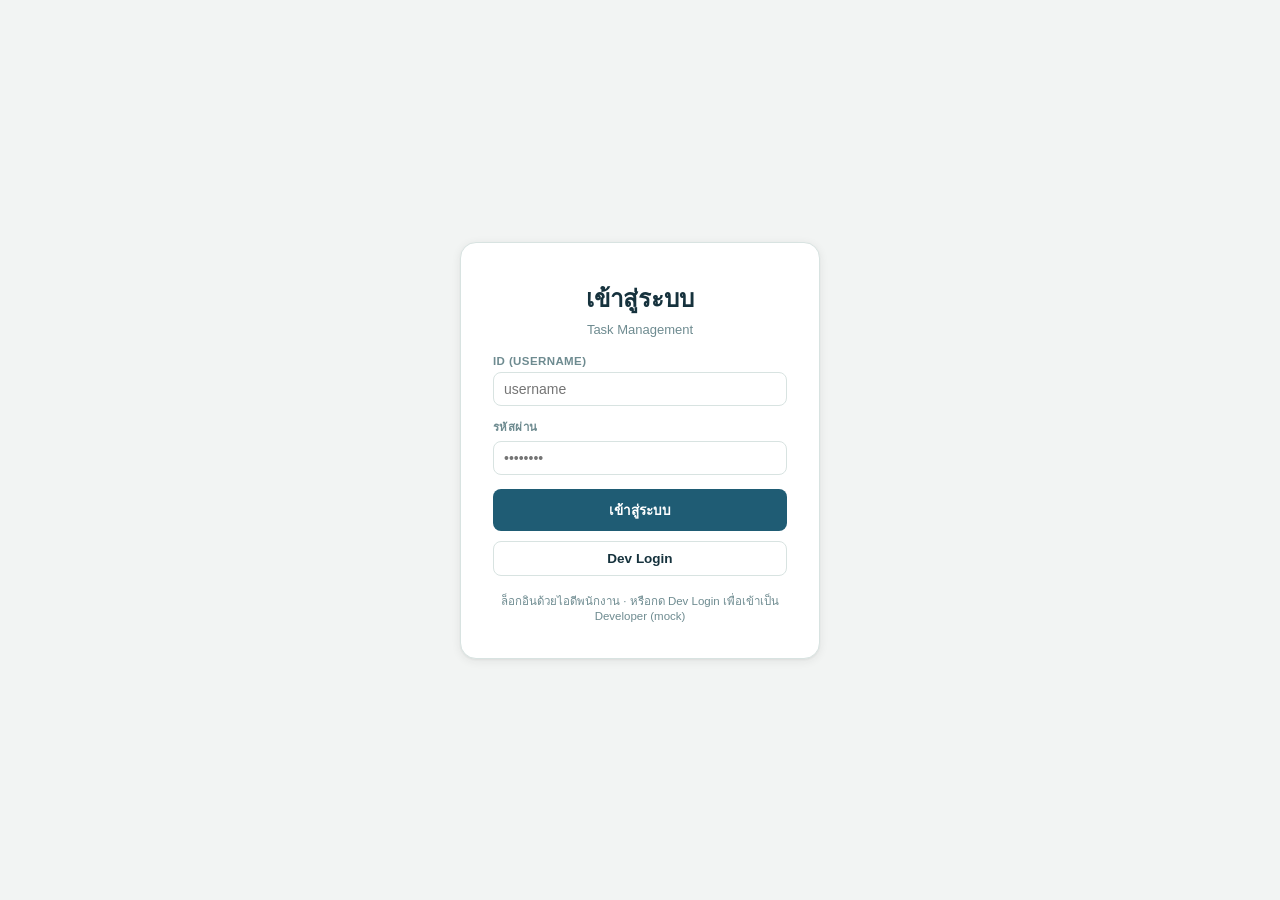
==== index.html @ cba15dba "first commit" ====
<!DOCTYPE html>
<html lang="th">
<head>
<meta charset="UTF-8">
<meta name="viewport" content="width=device-width, initial-scale=1.0">
<title>Task Management</title>
<link rel="preconnect" href="https://fonts.googleapis.com">
<link rel="preconnect" href="https://fonts.gstatic.com" crossorigin>
<link rel="stylesheet" href="https://fonts.googleapis.com/css2?family=Sarabun:wght@400;700&family=Prompt:wght@400;700&family=Kanit:wght@400;700&family=Mitr:wght@400;700&family=Chakra+Petch:wght@400;700&family=Bai+Jamjuree:wght@400;700&display=swap">
<link rel="stylesheet" href="css/styles.css?v=2">
</head>
<body>

<!-- ============ LOGIN SCREEN (Firebase Auth — see js/auth.js) ============
     Kept as a UI shell for when real auth is wired in. By default the
     mock skips this screen and goes straight into the app. -->
<div id="loginScreen" class="login-screen" style="display:none;">
  <div class="login-card">
    <div class="login-logo-wrap">
      <img class="app-logo-img" data-default="assets/logo.png" src="assets/logo.png" alt="Task Management" onerror="this.style.display='none'">
    </div>
    <h2 data-i18n="login.title">เข้าสู่ระบบ</h2>
    <div class="crumb" style="margin-bottom:18px;">Task Management</div>
    <form id="loginForm">
      <div class="field full" style="margin-bottom:12px;">
        <label>ID (Username)</label>
        <input type="text" id="loginUsername" autocomplete="username" placeholder="username">
      </div>
      <div class="field full" style="margin-bottom:14px;">
        <label data-i18n="ui.password">Password</label>
        <input type="password" id="loginPassword" autocomplete="current-password" placeholder="••••••••">
      </div>
      <div id="loginError" class="login-error" style="display:none;"></div>
      <button type="submit" class="btn btn-primary" id="loginSubmitBtn" style="width:100%;" data-i18n="login.submit">เข้าสู่ระบบ</button>
      <button type="button" class="btn btn-ghost" id="loginDevBtn" style="width:100%; margin-top:10px;">Dev Login</button>
    </form>
    <div class="login-hint">ล็อกอินด้วยไอดีพนักงาน · หรือกด Dev Login เพื่อเข้าเป็น Developer (mock)</div>
  </div>
</div>

<!-- Global error badge (like the error count in DevTools Console) -->
<div class="error-badge" id="errorBadge" style="display:none;">
  <span class="error-badge-icon">⚠</span>
  <span id="errorBadgeCount">0</span>
  <div class="error-badge-panel" id="errorBadgePanel" style="display:none;">
    <div class="error-badge-panel-head">
      <span data-i18n="error.recent">ข้อผิดพลาดล่าสุด</span>
      <button type="button" id="errorBadgeClear" data-i18n="error.clearAll">ล้างทั้งหมด</button>
    </div>
    <div id="errorBadgeList"></div>
  </div>
</div>

<!-- Card modal (shared by the Diary board's Board / List / Calendar views) —
     lives outside #jigsawRoot so it renders regardless of the active page. -->
<div class="modal-overlay" id="cardModalOverlay">
  <div class="modal">
    <div class="modal-head">
      <h3 id="cardModalTitle">เพิ่มการ์ด</h3>
      <button class="close-x" id="cardModalClose">&times;</button>
    </div>
    <div class="modal-body">
      <input type="hidden" id="cardId">
      <input type="hidden" id="cardBoard">
      <div class="field full">
        <label data-i18n="card.topic">หัวข้อ (Topic) *</label>
        <input type="text" id="cardTopic" data-i18n-placeholder="card.topicPh" placeholder="เช่น นัดเจอเพื่อน, ไปเที่ยว, งานสำคัญ">
      </div>
      <div class="field full">
        <label data-i18n="card.details">รายละเอียด (Details)</label>
        <textarea id="cardDetails" rows="3" data-i18n-placeholder="card.detailsPh" placeholder="รายละเอียดเพิ่มเติม..."></textarea>
      </div>
      <div class="field full field-boxed" id="cardRoomField" style="display:none;">
        <label data-i18n="card.room">Room</label>
        <select id="cardRoom"></select>
      </div>
      <div class="field full field-boxed" id="cardCategoryField" style="display:none;">
        <label data-i18n="ui.category">Category</label>
        <select id="cardCategory"></select>
      </div>
      <div class="field full field-boxed">
        <label data-i18n="ui.status">Status</label>
        <select id="cardStatus"></select>
      </div>
      <div class="field full field-boxed" id="cardColorField">
        <label data-i18n="card.color">สีบนปฏิทิน</label>
        <div class="color-mode-toggle">
          <button type="button" class="color-mode-btn" data-colormode="category" data-i18n="card.color.category">Category</button>
          <button type="button" class="color-mode-btn" data-colormode="status" data-i18n="card.color.status">Status</button>
          <button type="button" class="color-mode-btn" data-colormode="custom" data-i18n="card.color.custom">กำหนดเอง</button>
        </div>
        <div id="cardCustomColorWrap" class="card-custom-color" style="display:none;">
          <input type="color" id="cardCustomColor" class="status-color-input" value="#FB7562">
          <span class="setting-desc" style="margin:0;" data-i18n="card.color.customHint">เลือกสีที่จะใช้กับ chip ของการ์ดนี้บนปฏิทิน</span>
        </div>
      </div>
      <div class="field full field-boxed" id="cardTextColorField">
        <label data-i18n="card.textColor">สีตัวอักษรบน chip และ pill</label>
        <div class="color-mode-toggle">
          <button type="button" class="color-mode-btn text-mode-btn" data-textmode="default" data-i18n="card.textColor.default">ตามค่าเริ่มต้น</button>
          <button type="button" class="color-mode-btn text-mode-btn" data-textmode="custom" data-i18n="card.textColor.custom">กำหนดเอง</button>
        </div>
        <div id="cardTextColorWrap" class="card-custom-color" style="display:none;">
          <input type="color" id="cardTextColor" class="status-color-input" value="#FFFFFF">
          <span class="setting-desc" style="margin:0;" id="cardTextColorHint"></span>
        </div>
      </div>
      <div class="field full">
        <label data-i18n="card.dueDates">Due Date ของแต่ละ Status</label>
        <div id="cardDueDatesList" class="card-duedates-list"></div>
      </div>
      <div class="field full field-boxed" id="cardNotifyField">
        <label data-i18n="card.notify">การแจ้งเตือน</label>
        <div class="notif-settings-row">
          <button type="button" class="notif-days-btn notify-mode-btn" data-notifymode="default" data-i18n="card.notify.default">ตามค่าเริ่มต้น</button>
          <button type="button" class="notif-days-btn notify-mode-btn" data-notifymode="custom" data-i18n="card.notify.custom">กำหนดเอง</button>
        </div>
        <div id="cardNotifyCustom" style="display:none; margin-top:12px;">
          <div class="card-notify-line">
            <span class="card-notify-line-label" data-i18n="notify.unitDays">วัน</span>
            <div class="notif-settings-row">
              <button type="button" class="notif-days-btn card-notify-days-btn" data-notifydays="1">1</button>
              <button type="button" class="notif-days-btn card-notify-days-btn" data-notifydays="3">3</button>
              <button type="button" class="notif-days-btn card-notify-days-btn" data-notifydays="5">5</button>
            </div>
          </div>
          <div class="card-notify-line">
            <span class="card-notify-line-label" data-i18n="notify.unitHours">ชั่วโมง</span>
            <div class="notif-settings-row">
              <button type="button" class="notif-days-btn card-notify-hours-btn" data-notifyhours="1">1</button>
              <button type="button" class="notif-days-btn card-notify-hours-btn" data-notifyhours="3">3</button>
              <button type="button" class="notif-days-btn card-notify-hours-btn" data-notifyhours="5">5</button>
            </div>
          </div>
        </div>
        <div class="card-notif-hint" id="cardNotifyHint"></div>
      </div>
      <div class="field full">
      </div>
    </div>
    <div class="modal-foot">
      <button class="btn btn-ghost" id="cardBtnCancel" data-i18n="common.cancel">ยกเลิก</button>
      <button class="btn btn-primary" id="cardBtnSave" data-i18n="common.save">บันทึก</button>
    </div>
  </div>
</div>

<!-- ============ BEDROOM (main app) ============ -->
<div id="toastStack" class="toast-stack"></div>

<div id="jigsawRoot" style="display:none;">
<div class="app">

  <button id="mobileNavToggle" class="mobile-nav-toggle" type="button" aria-label="เมนู" aria-expanded="false">&#9776;</button>
  <div id="mobileNavBackdrop" class="mobile-nav-backdrop"></div>

  <div class="sidebar">
    <div class="logo-wrap"><img class="app-logo-img" data-default="assets/logo.png" src="assets/logo.png" alt="Task Management" onerror="this.style.display='none'"></div>
    <div id="sidebarNav" class="sidebar-nav"></div>
    <div class="sidebar-footer">
      Task Management
      <div id="jigsawLoggedInAs" style="margin-top:8px; font-size:11px; color:var(--c-nav-link); word-break:break-all;"></div>
      <button class="btn btn-ghost logout-btn" style="width:100%; margin-top:10px; font-size:12px; padding:6px;" data-i18n="sidebar.logout">ออกจากระบบ</button>
    </div>
  </div>

  <div class="main">
    <div id="page-home" class="page" style="display:none;">
      <div class="topbar">
        <h1 data-i18n="nav.home">Home</h1>
        <div class="crumb" data-i18n="home.crumb">ภาพรวมงานทั้งหมด</div>
      </div>
      <div class="content">
        <div class="home-charts">
          <div id="homeFeaturedChart" class="home-featured-slot"></div>
          <div id="homeSmallCharts" class="home-small-slots"></div>
        </div>

        <div class="home-bottom">
          <div class="panel home-panel">
            <div class="home-panel-head">
              <h3 class="setting-title" data-i18n="home.today">งานที่ต้องทำวันนี้</h3>
              <p class="setting-desc" data-i18n="home.today.desc">รวมงานที่ยังไม่เสร็จจากทุกห้องที่ถึงกำหนดวันนี้</p>
            </div>
            <div id="homeTodayBody"></div>
          </div>

          <div class="panel home-panel">
            <div class="home-panel-head">
              <h3 class="setting-title" data-i18n="home.progress">ความคืบหน้า</h3>
              <p class="setting-desc" data-i18n="home.progress.desc">สัดส่วนงานที่เสร็จสมบูรณ์เทียบกับงานที่ยังทำอยู่</p>
            </div>
            <div id="homeProgressBody"></div>
          </div>
        </div>
      </div>
    </div>

    <div id="page-maincal" class="page" style="display:none;">
      <div class="topbar">
        <h1 data-i18n="nav.maincal">Main Calendar</h1>
        <div class="crumb" data-i18n="maincal.crumb">ปฏิทินรวมกำหนดงานจากทุกห้อง</div>
      </div>
      <div class="content">
        <div class="cal-toolbar">
          <button class="btn btn-icon cal-nav" data-dir="-1">←</button>
          <div class="cal-label" id="maincal-cal-label"></div>
          <button class="btn btn-icon cal-nav" data-dir="1">→</button>
          <button class="btn btn-ghost cal-today" data-i18n="common.today">วันนี้</button>
        </div>
        <div class="calendar-weekdays">
          <div data-i18n="wd.mon">จ</div><div data-i18n="wd.tue">อ</div><div data-i18n="wd.wed">พ</div><div data-i18n="wd.thu">พฤ</div><div data-i18n="wd.fri">ศ</div><div data-i18n="wd.sat">ส</div><div data-i18n="wd.sun">อา</div>
        </div>
        <div class="calendar-grid" id="maincal-calendar"></div>
      </div>
    </div>

    <div id="page-globalnote" class="page" style="display:none;">
      <div class="topbar">
        <h1 data-i18n="nav.globalnote">Note</h1>
        <div class="crumb" data-i18n="globalnote.crumb">โน้ตรวม ไม่ผูกกับห้องใด</div>
      </div>
      <div class="content">
        <div class="panel">
          <div class="toolbar">
            <div class="spacer"></div>
            <button class="btn btn-primary" id="btnAddGlobalNote" data-i18n="common.addNote">+ เพิ่มโน้ต</button>
          </div>
          <div id="globalNotesListWrap"></div>
          <div id="globalNotesEmpty" class="empty-state" style="display:none;">
            <div class="big">📝</div>
            <span data-i18n="notes.empty">ยังไม่มีโน้ต เริ่มจดอันแรกได้เลย</span>
          </div>
        </div>
      </div>
    </div>

    <div id="page-notify" class="page" style="display:none;">
      <div class="topbar">
        <h1 data-i18n="nav.notify">Notification</h1>
        <div class="crumb" data-i18n="notify.crumb">งานที่ใกล้ถึงกำหนดจากทุกห้อง</div>
      </div>
      <div class="content">
        <div class="panel">
          <p class="setting-desc" id="notifyPageHint"></p>
          <div id="notifyListWrap" class="notify-list"></div>
          <div id="notifyEmpty" class="empty-state" style="display:none;">
            <div class="big">🔔</div>
            <span data-i18n="notify.empty">ยังไม่มีงานที่ใกล้ถึงกำหนด</span>
          </div>
        </div>
      </div>
    </div>

    <div id="page-jigsawdiary" class="page">
      <div class="topbar">
        <h1 data-i18n="nav.task">Task</h1>
        <div class="crumb" data-i18n="task.crumb">Task Board</div>
      </div>
      <div class="content">
        <div class="tabs">
          <button class="view-tab-btn active" data-board="jigsaw" data-view="board" data-i18n="ui.board">Board</button>
          <button class="view-tab-btn" data-board="jigsaw" data-view="list" data-i18n="ui.list">List</button>
          <button class="view-tab-btn" data-board="jigsaw" data-view="completed" data-i18n="ui.completed">Completed</button>
        </div>

        <div id="jigsaw-view-board" class="view-pane">
          <div class="toolbar">
            <div class="spacer"></div>
            <button class="btn btn-primary" data-board="jigsaw" data-action="add" data-i18n="common.addCard">+ เพิ่มการ์ด</button>
          </div>
          <div class="kanban" id="jigsaw-kanban"></div>
        </div>

        <div id="jigsaw-view-list" class="view-pane" style="display:none;">
          <div class="panel">
            <div class="toolbar">
              <div class="field">
                <label data-i18n="ui.status">Status</label>
                <select id="jigsaw-list-filter-status" class="list-filter-status" data-board="jigsaw">
                  <option value="all" data-i18n="filter.all">ทั้งหมด</option>
                </select>
              </div>
              <div class="field">
                <label data-i18n="ui.category">Category</label>
                <select id="jigsaw-list-filter-category">
                  <option value="all" data-i18n="filter.all">ทั้งหมด</option>
                </select>
              </div>
              <div class="field">
                <label data-i18n="filter.from">จากวันที่</label>
                <input type="date" id="jigsaw-list-filter-from" class="list-filter-from" data-board="jigsaw">
              </div>
              <div class="field">
                <label data-i18n="filter.to">ถึงวันที่</label>
                <input type="date" id="jigsaw-list-filter-to" class="list-filter-to" data-board="jigsaw">
              </div>
              <button class="btn btn-ghost list-filter-clear" data-board="jigsaw" data-i18n="common.clearFilter">ล้างตัวกรอง</button>
              <div class="field">
                <label data-i18n="sort.by">เรียงตาม</label>
                <select id="jigsaw-list-sort"></select>
              </div>
              <div class="spacer"></div>
              <button class="btn btn-primary" data-board="jigsaw" data-action="add" data-i18n="common.addCard">+ เพิ่มการ์ด</button>
            </div>
            <div id="jigsaw-list-pagination-top" class="pagination"></div>
            <div style="overflow-x:auto;">
            <table>
              <thead id="jigsaw-list-thead"></thead>
              <tbody id="jigsaw-list-tbody"></tbody>
            </table>
            </div>
            <div id="jigsaw-list-empty" class="empty-state" style="display:none;">
              <div class="big">📋</div>
              <span data-i18n="list.empty">ไม่มีรายการที่ตรงกับตัวกรอง</span>
            </div>
            <div id="jigsaw-list-pagination" class="pagination"></div>
          </div>
        </div>

        <div id="jigsaw-view-completed" class="view-pane" style="display:none;">
          <div class="panel">
            <div class="toolbar">
              <div class="field">
                <label data-i18n="filter.searchTopic">ค้นหา Topic</label>
                <input type="text" id="jigsaw-completed-search" placeholder="พิมพ์เพื่อค้นหา...">
              </div>
              <div class="field">
                <label data-i18n="filter.from">จากวันที่</label>
                <input type="date" id="jigsaw-completed-from">
              </div>
              <div class="field">
                <label data-i18n="filter.to">ถึงวันที่</label>
                <input type="date" id="jigsaw-completed-to">
              </div>
              <button class="btn btn-ghost" id="jigsaw-completed-clear" data-i18n="common.clearFilter">ล้างตัวกรอง</button>
            </div>
            <div id="jigsaw-completed-pagination-top" class="pagination"></div>
            <table>
              <thead>
                <tr><th>Topic</th><th>Current Status</th><th data-i18n="th.completedDate">วันที่เสร็จ</th></tr>
              </thead>
              <tbody id="jigsaw-completed-tbody"></tbody>
            </table>
            <div id="jigsaw-completed-empty" class="empty-state" style="display:none;">
              <div class="big">✅</div>
              <span data-i18n="completed.empty">ยังไม่มีงานที่เสร็จสมบูรณ์</span>
            </div>
            <div id="jigsaw-completed-pagination" class="pagination"></div>
          </div>
        </div>
      </div>
    </div>

    <div id="page-calendar" class="page" style="display:none;">
      <div class="topbar">
        <h1 data-i18n="nav.calendar">Calendar</h1>
        <div class="crumb" data-i18n="calendar.crumb">ปฏิทินรวมกำหนดงานทั้งหมด</div>
      </div>
      <div class="content">
        <div class="cal-toolbar">
          <button class="btn btn-icon cal-nav" data-board="jigsaw" data-dir="-1">←</button>
          <div class="cal-label" id="jigsaw-cal-label"></div>
          <button class="btn btn-icon cal-nav" data-board="jigsaw" data-dir="1">→</button>
          <button class="btn btn-ghost cal-today" data-board="jigsaw" data-i18n="common.today">วันนี้</button>
        </div>
        <div class="calendar-weekdays">
          <div data-i18n="wd.mon">จ</div><div data-i18n="wd.tue">อ</div><div data-i18n="wd.wed">พ</div><div data-i18n="wd.thu">พฤ</div><div data-i18n="wd.fri">ศ</div><div data-i18n="wd.sat">ส</div><div data-i18n="wd.sun">อา</div>
        </div>
        <div class="calendar-grid" id="jigsaw-calendar"></div>
      </div>
    </div>

    <div id="page-jigsawnotes" class="page" style="display:none;">
      <div class="topbar">
        <h1 data-i18n="nav.note">Note</h1>
        <div class="crumb" data-i18n="note.crumb">โน้ตอิสระ นึกอะไรออกก็จดไว้</div>
      </div>
      <div class="content">
        <div class="panel">
          <div class="toolbar">
            <div class="spacer"></div>
            <button class="btn btn-primary" id="btnAddNote" data-i18n="common.addNote">+ เพิ่มโน้ต</button>
          </div>
          <div id="notesListWrap"></div>
          <div id="notesEmpty" class="empty-state" style="display:none;">
            <div class="big">📝</div>
            <span data-i18n="notes.empty">ยังไม่มีโน้ต เริ่มจดอันแรกได้เลย</span>
          </div>
        </div>
      </div>
    </div>

    <div id="page-interface" class="page" style="display:none;">
      <div class="topbar">
        <h1 data-i18n="nav.interface">Interface</h1>
        <div class="crumb" data-i18n="if.crumb">นำข้อมูลออกเป็น CSV และนำกลับเข้ามาเพื่ออัปเดตหรือลบ</div>
      </div>
      <div class="content">
        <div class="panel settings-panel" id="ifKanbanPanel">
          <div class="settings-section">
            <div class="settings-section-head">
              <h3 class="setting-title" data-i18n="if.export">Export</h3>
              <p class="setting-desc" data-i18n="if.export.desc">ดาวน์โหลดการ์ดเป็นไฟล์ CSV (เปิดด้วย Excel ได้ ภาษาไทยไม่เพี้ยน) · เลือกได้ว่าทั้งหมดหรือเฉพาะห้องเดียว · ไฟล์นี้พกข้อมูลการ์ดครบทุกช่อง</p>
            </div>
            <div class="if-row">
              <select id="exportRoom"></select>
              <button class="btn btn-primary" id="exportBtn" data-i18n="if.export.btn">ดาวน์โหลด CSV</button>
              <button class="btn btn-ghost" id="exportJsonBtn" data-i18n="if.export.json">ดาวน์โหลด JSON (สำรองทั้งหมด)</button>
              <span class="if-note" id="exportNote"></span>
            </div>
            <p class="setting-desc" data-i18n="if.export.jsonDesc">JSON พกทุกอย่าง — ห้อง, การ์ด, โน้ต, Status/Category และสี · เป็นไฟล์เดียวที่กู้แอปกลับมาได้ทั้งหมด · CSV พกเฉพาะการ์ด</p>
          </div>

          <div class="settings-section">
            <div class="settings-section-head">
              <h3 class="setting-title" data-i18n="if.import">Import</h3>
              <p class="setting-desc" data-i18n="if.import.desc">อัปโหลดไฟล์ CSV ที่แก้แล้ว · แถวที่มี card_id จะถูกอัปเดต · แถวที่ card_id ว่างจะถูกสร้างใหม่ · ใส่ delete ในคอลัมน์ action เพื่อลบแถวนั้น</p>
            </div>
            <p class="setting-desc" id="ifColumnHint" style="margin-top:-6px;"></p>
            <div class="if-row">
              <label class="file-picker">
                <input type="file" id="importFile" accept=".csv,.json,text/csv,application/json">
                <span class="file-picker-btn" data-i18n="if.chooseFile">เลือกไฟล์</span>
                <span class="file-picker-name" id="importFileName" data-i18n="if.noFile">ยังไม่ได้เลือกไฟล์</span>
              </label>
              <button class="btn btn-primary" id="importApply" disabled data-i18n="if.import.apply">ยืนยันนำเข้า</button>
              <span class="if-note" id="importNote"></span>
            </div>
            <label class="if-check" id="importSettingsWrap" style="display:none;">
              <input type="checkbox" id="importSettings" checked>
              <span data-i18n="if.import.settings">กู้การตั้งค่าด้วย (ธีม, โหมดสว่าง/มืด, สีตัวอักษร, โลโก้, ภาษา, โซนเวลา)</span>
            </label>
            <div id="importReport" class="if-report"></div>
          </div>
        </div>

        <!-- Module data boxes (e.g. accounting) are injected here at runtime.
             Empty when no module is loaded — Base App never references them. -->
        <div id="moduleDataTools"></div>
      </div>
    </div>

    <div id="page-usersetting" class="page" style="display:none;">
      <div class="topbar">
        <h1 data-i18n="nav.usersetting">Setting</h1>
        <div class="crumb">ตั้งค่าส่วนตัว · เฉพาะเครื่องนี้ (ไม่ซิงก์)</div>
      </div>
      <div class="content">
        <div class="panel settings-panel">
          <div class="settings-section">
            <div class="settings-section-head">
              <h3 class="setting-title" data-i18n="setting.language">ภาษา</h3>
              <p class="setting-desc" data-i18n="setting.language.desc">เลือกภาษาที่ใช้แสดงผลทั้งแอป</p>
            </div>
            <div class="lang-toggle">
              <button class="lang-btn" data-lang="th">TH</button>
              <button class="lang-btn" data-lang="en">ENG</button>
            </div>
          </div>

          <div class="settings-section">
            <div class="settings-section-head">
              <h3 class="setting-title" data-i18n="theme.mode">โหมดสว่าง / โหมดมืด</h3>
              <p class="setting-desc" data-i18n="theme.mode.desc">สลับได้ทุก palette · สีของ Status และ Category ที่ตั้งไว้จะไม่เปลี่ยน แต่ตัวอักษรบนนั้นจะปรับให้อ่านออกเสมอ</p>
            </div>
            <div id="themeModeToggle" class="theme-mode-toggle"></div>
          </div>

          <div class="settings-section">
            <div class="settings-section-head">
              <h3 class="setting-title" data-i18n="ink.title">สีตัวอักษรบน Status และ Category</h3>
              <p class="setting-desc" data-i18n="ink.desc">ใช้กับ pill และ chip ทุกที่ที่ตัวอักษรวางบนสีของ Status หรือ Category · แต่ละการ์ดตั้งทับได้เอง</p>
            </div>
            <div id="inkModeToggle" class="ink-mode-toggle"></div>
            <div id="inkCustomWrap" class="card-custom-color" style="display:none; margin-top:12px;">
              <input type="color" id="inkCustomColor" class="status-color-input" value="#FFFFFF">
              <span class="setting-desc" style="margin:0;" data-i18n="ink.customHint">สีนี้จะถูกใช้กับทุก pill และ chip ไม่ว่าพื้นหลังจะเป็นสีอะไร</span>
            </div>
            <div id="inkPreview" class="ink-preview"></div>
          </div>
        </div>
      </div>
    </div>

    <div id="page-setting" class="page" style="display:none;">
      <div class="topbar">
        <h1 data-i18n="nav.setting">Setting</h1>
        <div class="crumb" data-i18n="setting.crumb">ตั้งค่าแอป</div>
      </div>
      <div class="content">
        <div class="tabs setting-tabs">
          <button class="setting-tab-btn active" data-settab="app" data-i18n="setting.tab.app">App Setting</button>
          <button class="setting-tab-btn" data-settab="rooms" data-i18n="setting.tab.rooms">Room Management</button>
          <button class="setting-tab-btn" data-settab="notify" data-i18n="setting.tab.notify">Notification Setting</button>
          <button class="setting-tab-btn" data-settab="theme" data-i18n="setting.tab.theme">Theme Setting</button>
        </div>

        <div id="setting-tab-app" class="panel settings-panel">

          <div class="settings-section">
            <div class="settings-section-head">
              <h3 class="setting-title" data-i18n="setting.timezone">โซนเวลา</h3>
              <p class="setting-desc" data-i18n="setting.timezone.desc">ใช้ตัดสินว่า "วันนี้" คือวันไหน และเวลาครบกำหนดของแต่ละงานตรงกับเวลาจริงเมื่อไหร่ · ค่าเริ่มต้นคือ Asia/Bangkok</p>
            </div>
            <div class="setting-timezone-row">
              <select id="settingTimezone"></select>
              <span class="setting-timezone-now" id="settingTimezoneNow"></span>
            </div>
          </div>

          <div class="settings-section">
            <div class="settings-section-head">
              <h3 class="setting-title" data-i18n="setting.logo">โลโก้</h3>
              <p class="setting-desc" data-i18n="setting.logo.desc">อัปโหลดรูปเพื่อใช้เป็นโลโก้ที่มุมซ้ายบน · SVG ดีที่สุด (เล็กและคมทุกความละเอียด) หรือ PNG พื้นหลังโปร่งใส · ไฟล์ไม่เกิน 256 KB</p>
            </div>
            <div class="setting-logo-row">
              <div class="setting-logo-preview">
                <img id="settingLogoPreview" alt="" style="display:none;">
                <div id="settingLogoEmpty" class="setting-logo-empty" data-i18n="setting.logo.empty">ยังไม่มีโลโก้</div>
              </div>
              <div class="setting-logo-actions">
                <label class="btn btn-primary" for="settingLogoInput" data-i18n="setting.logo.choose">เลือกรูป…</label>
                <input type="file" id="settingLogoInput" accept="image/*" style="display:none;">
                <button class="btn btn-ghost" id="settingLogoRemove" style="color:var(--c-danger); border-color:var(--c-danger);" data-i18n="setting.logo.remove">ลบโลโก้</button>
              </div>
            </div>
            <div class="setting-logo-style">
              <p class="setting-desc" style="margin-bottom:8px;" data-i18n="setting.logo.style.desc">การแสดงผลโลโก้บนแถบด้านซ้าย (พื้นสีเข้ม) — “ถมขาว” จะเปลี่ยนโลโก้เป็นเงาสีขาวเพื่อให้เห็นชัดเสมอ ส่วน “สีต้นฉบับ” จะคงสีเดิมของรูปไว้</p>
              <div class="logo-style-toggle">
                <button class="logo-style-btn" data-logo-style="white" data-i18n="setting.logo.style.white">ถมขาว</button>
                <button class="logo-style-btn" data-logo-style="original" data-i18n="setting.logo.style.original">สีต้นฉบับ</button>
              </div>
            </div>
          </div>

        </div>

        <div id="setting-tab-rooms" class="panel settings-panel" style="display:none;">

          <div class="settings-section">
            <div class="settings-section-head">
              <h3 class="setting-title" data-i18n="setting.rooms">Rooms</h3>
              <p class="setting-desc" id="settingRoomsDesc"></p>
            </div>
            <div id="roomsEditorList" class="rooms-editor-list"></div>
            <button class="btn btn-primary" id="btnAddRoom" style="margin-top:14px;">+ เพิ่มห้อง</button>
          </div>

          <div class="settings-section">
            <div class="settings-section-head">
              <h3 class="setting-title" data-i18n="setting.statuscat">Status &amp; Category</h3>
              <p class="setting-desc" data-i18n="setting.statuscat.desc">แต่ละห้องมี Status และ Category ของตัวเอง เลือกห้องที่ต้องการแก้ไขก่อน · ลากไอคอน ⠿ เพื่อจัดลำดับ · Status ที่มี 🔒 คือ "เสร็จสมบูรณ์" ซึ่งซิงค์กับหน้า Completed — แก้ชื่อและสีได้ แต่ลบไม่ได้</p>
            </div>

            <div class="setting-room-picker">
              <label for="settingRoomSelect" data-i18n="setting.editRoom">แก้ไขห้อง</label>
              <select id="settingRoomSelect"></select>
            </div>

            <div class="setting-subsection">
              <h4 class="setting-subtitle" data-i18n="setting.status">Status</h4>
              <div id="statusEditorList" class="status-editor-list"></div>
              <button class="btn btn-primary" id="btnAddStatus" style="margin-top:12px;" data-i18n="setting.status.add">+ เพิ่ม Status</button>
            </div>

            <div class="setting-subsection">
              <h4 class="setting-subtitle" data-i18n="setting.category">Category</h4>
              <p class="setting-desc" style="margin-top:-4px;" data-i18n="setting.category.desc">สีของ Category จะแสดงบนการ์ดและบนปฏิทิน · ต้องเหลืออย่างน้อย 1 Category เพราะทุกการ์ดต้องมีหมวดหมู่</p>
              <div id="categoryEditorList" class="status-editor-list"></div>
              <button class="btn btn-primary" id="btnAddCategory" style="margin-top:12px;" data-i18n="setting.category.add">+ เพิ่ม Category</button>
            </div>
          </div>

        </div>

        <div id="setting-tab-notify" class="panel settings-panel" style="display:none;">

          <div class="settings-section">
            <div class="settings-section-head">
              <h3 class="setting-title" data-i18n="setting.notify">Notification</h3>
              <p class="setting-desc" data-i18n="setting.notify.desc">ตั้งค่าว่าจะเริ่มแจ้งเตือนล่วงหน้านานแค่ไหนก่อนถึงกำหนด · งานที่เข้าเงื่อนไขจะไปรวมอยู่ในหน้า Notification · แต่ละการ์ดตั้งค่าแยกของตัวเองได้ในฟอร์มการ์ด</p>
            </div>

            <div class="setting-subsection">
              <h4 class="setting-subtitle" data-i18n="notify.daysTitle">ล่วงหน้ากี่วัน</h4>
              <p class="setting-desc" style="margin-top:-4px;" data-i18n="notify.daysDesc">แจ้งเตือนตอนเปิดแอปเท่านั้น</p>
              <div class="notif-settings-row">
                <button type="button" class="notif-days-btn notify-days-btn" data-notifydays="1">1</button>
                <button type="button" class="notif-days-btn notify-days-btn" data-notifydays="3">3</button>
                <button type="button" class="notif-days-btn notify-days-btn" data-notifydays="5">5</button>
              </div>
            </div>

            <div class="setting-subsection">
              <h4 class="setting-subtitle" data-i18n="notify.hoursTitle">ล่วงหน้ากี่ชั่วโมง</h4>
              <p class="setting-desc" style="margin-top:-4px;" data-i18n="notify.hoursDesc">แจ้งเตือนทั้งตอนเปิดแอป และระหว่างใช้งานอยู่</p>
              <div class="notif-settings-row">
                <button type="button" class="notif-days-btn notify-hours-btn" data-notifyhours="1">1</button>
                <button type="button" class="notif-days-btn notify-hours-btn" data-notifyhours="3">3</button>
                <button type="button" class="notif-days-btn notify-hours-btn" data-notifyhours="5">5</button>
              </div>
              <p class="setting-desc" id="notifySettingHint" style="margin-top:12px;"></p>
            </div>
          </div>

        </div>

        <div id="setting-tab-theme" class="panel settings-panel" style="display:none;">

          <div class="settings-section">
            <div class="settings-section-head">
              <h3 class="setting-title" data-i18n="setting.theme">ธีมสี</h3>
              <p class="setting-desc" data-i18n="setting.theme.desc">เลือกชุดสีของแอป · มีผลกับแถบข้าง พื้นหลัง ปุ่ม และเส้นขอบ · สีของ Status และ Category ตั้งแยกในแท็บ Room Management</p>
            </div>
            <div class="sf-theme-custom-block">
              <div class="settings-section-head">
                <h4 class="setting-subtitle" data-i18n="theme.custom.section">Custom</h4>
                <p class="setting-desc" data-i18n="theme.custom.sectionDesc">Build your own palette — pick four colours and the rest is derived</p>
              </div>
              <div id="themeCustomList" class="theme-list"></div>
              <div id="themeCustomEditor"></div>
            </div>

            <div class="sf-theme-preset-block">
              <div class="settings-section-head">
                <h4 class="setting-subtitle" data-i18n="theme.presets">Palettes</h4>
                <p class="setting-desc" data-i18n="theme.presets.desc">Ready-made colour schemes</p>
              </div>
              <div id="themeList" class="theme-list"></div>
            </div>
          </div>

        </div>
      </div>
    </div>
  </div>
</div>
</div>

<!-- NOTE MODAL (ความคิดสะเปะสะปะ) -->
<div class="modal-overlay" id="noteModalOverlay">
  <div class="modal">
    <div class="modal-head">
      <h3 id="noteModalTitle">เพิ่มโน้ต</h3>
      <button class="close-x" id="noteModalClose">&times;</button>
    </div>
    <div class="modal-body">
      <input type="hidden" id="noteId">
      <div class="field full">
        <label data-i18n="note.topic">Topic *</label>
        <input type="text" id="noteTopic" data-i18n-placeholder="note.topicPh" placeholder="เช่น ไอเดียเรื่อง...">
      </div>
      <div class="field full">
        <label data-i18n="note.content">เนื้อหา</label>
        <textarea id="noteContent" rows="8" data-i18n-placeholder="note.contentPh" placeholder="เขียนอะไรก็ได้ตรงนี้..."></textarea>
      </div>
    </div>
    <div class="modal-foot" style="justify-content:space-between;">
      <button class="btn btn-ghost" id="noteBtnDelete" style="color:var(--c-danger); border-color:var(--c-danger); display:none;" data-i18n="note.delete">ลบโน้ตนี้</button>
      <div style="display:flex; gap:10px;">
        <button class="btn btn-ghost" id="noteBtnCancel" data-i18n="common.cancel">ยกเลิก</button>
        <button class="btn btn-primary" id="noteBtnSave" data-i18n="common.save">บันทึก</button>
      </div>
    </div>
  </div>
</div>

<!-- Environment switch (local vs firebase) — must load before everything. -->
<script src="js/env.js"></script>
<!-- Data layer: initialises Firestore + hydrates the cache; must run before
     app.js, which awaits window.__storeReady before reading anything. Falls
     back to localStorage if Firebase is unavailable. -->
<script type="module" src="js/firebase-config.js"></script>
<!-- app.js was split into js/app/ (core = shared + store-app essentials,
     base = dormant Base App features, kept flip-back-able via STORE_ONLY).
     Loaded as ordered CLASSIC scripts so they share ONE global scope exactly
     like the old single file — this is why they are not type="module".
     Order below mirrors the original top-to-bottom order — do NOT reshuffle. -->
<script defer src="js/app/core/i18n.js"></script>
<script defer src="js/app/core/store.js"></script>
<script defer src="js/app/core/timezone.js"></script>
<script defer src="js/app/core/logo.js"></script>
<script defer src="js/app/base/rooms.js"></script>
<script defer src="js/app/core/theme.js"></script>
<script defer src="js/app/base/csv.js"></script>
<script defer src="js/app/base/notes.js"></script>
<script defer src="js/app/base/notifications.js"></script>
<script defer src="js/app/base/undo.js"></script>
<script defer src="js/app/base/home.js"></script>
<script defer src="js/app/base/board-engine.js"></script>
<script defer src="js/app/base/card-modal.js"></script>
<script defer src="js/app/core/navigation.js"></script>
<script defer src="js/app/core/module-registry.js"></script>
<script defer src="js/app/core/main.js"></script>
<script defer src="js/app/core/mobile.js"></script>
<!-- Modules are type="module" too, so they defer and run in order AFTER app.js
     has finished exposing window.registerModule — a plain <script> would run
     immediately, before app.js, and registerModule wouldn't exist yet. They use
     window.registerModule (module scope has no access to app.js's top level).
     Remove a line to ship without that module; nothing in app.js references it. -->
<!-- accounting + diary modules disabled (kept dormant) — app is Simple Store + Storefront only.
     Re-enable by uncommenting:
<script type="module" src="js/modules/accounting.js"></script>
<script type="module" src="js/modules/diary.js"></script>
-->
<script type="module" src="js/modules/todo.js"></script>
<script type="module" src="js/modules/store-core.js"></script>
<script type="module" src="js/modules/storefront.js"></script>
<script type="module" src="js/modules/employees.js"></script>
<script type="module" src="js/modules/payroll.js"></script>
<script type="module" src="js/modules/placeholders.js"></script>
<script type="module" src="js/auth.js"></script>
</body>
</html>
---- css/styles.css ----
:root{
    --c-deep:#272727;
    --c-magenta:#FB7562;
    --c-cream:#FDD8AB;
    --c-bg:#FFFBF5;
    --c-panel:#FFFFFF;
    --c-border:#F5E4C8;
    --c-text:#2E2620;
    --c-muted:#9B8B78;
    --c-danger:#C6432E;
    --c-highlight:#FCEADF;

    /* The login shell never gets .jigsaw-theme, so it needs its own copies.
       White on #FB7562 is only 2.68:1, so the fill accent carries dark ink. */
    --c-accent:#FB7562;
    --c-on-accent:#371510;
    --c-on-deep:#FFFFFF;
    --c-on-danger:#FFFFFF;

    /* Text on the dark sidebar, brightest → faintest. Declared here so both
       palettes inherit them; a future theme block overrides the whole ramp.
       They are hand-picked, not derived: mixing the top step toward --c-deep
       drifts up to 19/255 off and turns the beige grey-green. */
    --c-nav-text:#F0E6D8;
    --c-nav-heading:#D7CBB8;
    --c-nav-link:#C9BBA8;
    --c-nav-sublink:#B9AB96;
    --c-nav-footer:#A99B87;

    --radius:14px;
    --shadow: 0 2px 10px rgba(39,39,39,0.08), 0 1px 2px rgba(39,39,39,0.05);
  }

  /* "ห้องนอนของ Jigsaw" gets its own cool navy/teal theme instead of Artisan Crab's
     warm orange palette. CSS variables cascade, so anything inside #jigsawRoot that
     uses var(--c-deep) etc. automatically picks these up instead of the :root defaults —
     no need to duplicate every rule that already uses the shared classes. */
  /* Toggled on <body> by JS whenever the Jigsaw Room (or its shared modal) is the
     active context — see auth.js / app.js. Using a class instead of #jigsawRoot's DOM
     position means the shared card modal (which lives outside both #appRoot and
     #jigsawRoot so it isn't hidden by either) still picks up the right theme. */
  /* Static fallback only — applyTheme() overwrites all 19 tokens from JS before
     the first paint. Kept so the app is still legible if the script fails. */
  body.jigsaw-theme{
    --c-deep:#0B2733;
    --c-on-deep:#FFFFFF;
    --c-magenta:#1F5C74;
    --c-accent:#1F5C74;
    --c-on-accent:#FFFFFF;
    --c-cream:#DCEAE7;
    --c-bg:#F2F4F3;
    --c-border:#D8E3E1;
    --c-text:#16323D;
    --c-muted:#6E8B90;
    --c-highlight:#CFE3E0;
    --c-on-danger:#FFFFFF;
  }

  *{box-sizing:border-box;}
  html,body{margin:0;padding:0; height:100%; overflow:hidden;}
  body{
    font-family: -apple-system, "Segoe UI", Roboto, "Helvetica Neue", Arial, sans-serif;
    background: var(--c-bg);
    color: var(--c-text);
    min-height:100vh;
  }
  .app{ display:flex; height:100vh; overflow:hidden; }

  /* Sidebar */
  .sidebar{
    width:220px;
    flex-shrink:0;
    background: var(--c-deep);
    color: var(--c-nav-text);
    display:flex;
    flex-direction:column;
    padding:20px 14px;
    height:100vh;
    overflow-y:auto;
  }
  .sidebar .logo-wrap{
    display:flex; align-items:center; justify-content:center;
    padding:10px 6px 20px 6px;
    border-bottom:1px solid color-mix(in srgb, var(--c-on-deep) 12%, transparent);
    margin-bottom:18px;
  }
  /* The white-silhouette filter is opt-in (Setting → Logo). Without it the
     uploaded logo keeps its original colours. */
  .sidebar .logo-wrap img{ width:100%; max-width:170px; height:auto; opacity:0.95; }
  .sidebar .logo-wrap img.logo-white{ filter: brightness(0) invert(1); }
  .nav-item{
    display:flex; align-items:center; gap:10px;
    padding:11px 14px;
    border-radius:10px;
    margin-bottom:6px;
    font-size:13.5px;
    font-weight:500;
    letter-spacing:0.2px;
    cursor:pointer;
    color:var(--c-nav-link);
    transition: background 0.15s ease, color 0.15s ease;
    user-select:none;
  }
  .nav-item .dot{ width:6px;height:6px;border-radius:50%; background:currentColor; opacity:0.5; flex-shrink:0;}
  .nav-item:hover{ background:color-mix(in srgb, var(--c-on-deep) 8%, transparent); color:var(--c-on-deep); }
  .nav-item.active{ background: var(--c-accent); color:var(--c-on-accent); }
  .nav-item.disabled{ opacity:0.4; cursor:not-allowed; }
  .nav-item.disabled:hover{ background:none; color:var(--c-nav-link); }

  /* Nested room navigation */
  .sidebar-nav{ display:flex; flex-direction:column; }
  .nav-sep{ height:1px; background:color-mix(in srgb, var(--c-on-deep) 10%, transparent); margin:8px 4px; }
  .nav-room{ margin-bottom:2px; }
  .nav-room-head{
    display:flex; align-items:center; gap:8px;
    padding:10px 12px; border-radius:10px;
    font-size:14.5px; font-weight:600; letter-spacing:0.2px;
    color:var(--c-nav-heading); cursor:pointer; user-select:none;
    transition: background 0.15s ease, color 0.15s ease;
  }
  .nav-room-head:hover{ background:color-mix(in srgb, var(--c-on-deep) 8%, transparent); color:var(--c-on-deep); }
  .nav-room-head.active{ color:var(--c-on-deep); }
  .nav-room-caret{ font-size:10px; width:12px; flex-shrink:0; opacity:0.7; }
  .nav-room-name{ overflow:hidden; text-overflow:ellipsis; white-space:nowrap; }
  .nav-room-sub{ margin:2px 0 6px 0; padding-left:10px; border-left:2px solid color-mix(in srgb, var(--c-on-deep) 10%, transparent); margin-left:16px; }
  .nav-subitem{
    padding:8px 12px; border-radius:8px; margin-bottom:3px;
    font-size:13px; font-weight:500; color:var(--c-nav-sublink); cursor:pointer; user-select:none;
    transition: background 0.15s ease, color 0.15s ease;
  }
  .nav-subitem:hover{ background:color-mix(in srgb, var(--c-on-deep) 8%, transparent); color:var(--c-on-deep); }
  .nav-subitem.active{ background: var(--c-accent); color:var(--c-on-accent); }

  /* Main Calendar chip room label */
  .cal-chip .cal-chip-room{
    font-size:8.5px; font-weight:800; text-transform:uppercase; letter-spacing:0.4px;
    opacity:0.85; overflow:hidden; text-overflow:ellipsis; white-space:nowrap;
  }
  /* Setting → Status & Category */
  .setting-room-picker{
    display:flex; align-items:center; gap:10px; margin-bottom:18px; flex-wrap:wrap;
  }
  .setting-room-picker label{ font-size:12.5px; font-weight:700; color:var(--c-muted); }
  .setting-room-picker select{ min-width:200px; }
  .setting-subsection{ margin-top:18px; }
  .setting-subsection + .setting-subsection{
    margin-top:22px; padding-top:18px; border-top:1px dashed var(--c-border);
  }
  .setting-subtitle{
    margin:0 0 10px 0; font-size:14px; font-weight:800; letter-spacing:0.3px;
  }
  .nav-soon{
    font-size:10px; text-transform:uppercase; letter-spacing:0.5px;
    background:color-mix(in srgb, var(--c-on-deep) 12%, transparent); padding:2px 6px; border-radius:6px;
    margin-left:auto;
  }
  .sidebar-footer{
    margin-top:auto; padding-top:14px; border-top:1px solid color-mix(in srgb, var(--c-on-deep) 10%, transparent);
    font-size:11.5px; color:var(--c-nav-footer); line-height:1.5;
  }

  /* Main */
  .main{ flex:1; min-width:0; display:flex; flex-direction:column; height:100vh; overflow-y:auto; background:var(--c-bg); }
  .topbar{
    padding:22px 32px 6px 32px;
    position:sticky; top:0; background:var(--c-bg); z-index:20;
  }
  .topbar h1{ margin:0; font-size:22px; font-weight:700; letter-spacing:0.2px; }
  .topbar .crumb{ color:var(--c-muted); font-size:13px; margin-top:2px; }
  .content{ padding:18px 32px 40px 32px; flex:1; }

  .pagination{ display:flex; align-items:center; justify-content:center; gap:14px; margin-top:16px; }
  .pagination .pg-info{ font-size:13px; color:var(--c-muted); }

  .tabs{ display:flex; gap:6px; margin-bottom:18px; border-bottom:1px solid var(--c-border); }
  .tab-btn, .view-tab-btn, .setting-tab-btn{
    padding:10px 18px; font-size:14px; font-weight:600; color:var(--c-muted);
    background:none; border:none; cursor:pointer; border-bottom:2px solid transparent;
    margin-bottom:-1px; transition: color 0.15s ease, border-color 0.15s ease;
  }
  .tab-btn:hover, .view-tab-btn:hover, .setting-tab-btn:hover{ color:var(--c-magenta); }
  .tab-btn.active, .view-tab-btn.active, .setting-tab-btn.active{ color:var(--c-magenta); border-bottom-color:var(--c-magenta); }

  .panel{
    background:var(--c-panel); border:1px solid var(--c-border); border-radius:var(--radius);
    box-shadow:var(--shadow); padding:20px;
  }

  .toolbar{
    display:flex; flex-wrap:wrap; align-items:flex-end; gap:12px; margin-bottom:16px;
  }
  .field{ display:flex; flex-direction:column; gap:5px; }
  .field label{ font-size:11.5px; font-weight:600; color:var(--c-muted); text-transform:uppercase; letter-spacing:0.4px; }
  .field-boxed{
    border:1px solid var(--c-border); border-radius:10px; padding:12px 14px; background:var(--c-panel);
  }
  input, select, textarea{
    font-family:inherit; font-size:14px; padding:8px 10px;
    border:1px solid var(--c-border); border-radius:8px; background:var(--c-panel); color:var(--c-text);
    outline:none;
  }
  input:focus, select:focus, textarea:focus{ border-color:var(--c-magenta); box-shadow:0 0 0 3px color-mix(in srgb, var(--c-magenta) 22%, transparent); }
  #cardStatus, #cardCategory{ align-self:flex-start; width:auto; min-width:200px; }
  .btn{
    font-family:inherit; font-size:13.5px; font-weight:600; padding:9px 16px;
    border-radius:8px; border:1px solid transparent; cursor:pointer;
    transition: transform 0.05s ease, opacity 0.15s ease; white-space:nowrap;
  }
  .btn:active{ transform: scale(0.98); }
  .btn:disabled{ opacity:0.6; cursor:not-allowed; transform:none; }
  .btn-primary{ background:var(--c-accent); color:var(--c-on-accent); }
  .btn-primary:hover{ opacity:0.92; }
  .btn-ghost{ background:var(--c-panel); color:var(--c-text); border-color:var(--c-border); }
  .btn-ghost:hover{ background:var(--c-cream); }
  .btn-danger-text{ background:none; border:none; color:var(--c-danger); font-weight:600; cursor:pointer; font-size:13px; }
  .btn-icon{ background:none; border:none; cursor:pointer; font-size:15px; padding:4px 6px; border-radius:6px; color:var(--c-muted); }
  .btn-icon:hover{ background:var(--c-cream); color:var(--c-magenta); }
  .spacer{ flex:1; }

  table{ width:100%; border-collapse:collapse; font-size:13.5px; }
  thead th{
    text-align:left; font-size:11px; text-transform:uppercase; letter-spacing:0.4px;
    color:var(--c-muted); padding:8px 10px; border-bottom:2px solid var(--c-border);
    white-space:nowrap;
  }
  tbody td{ padding:10px 10px; border-bottom:1px solid var(--c-border); vertical-align:middle; }
  tbody tr:hover{ background:var(--c-cream); }   /* same hover token as every other row in the app */
  tfoot td{ padding:12px 10px; font-weight:700; border-top:2px solid var(--c-border); }
  .num{ text-align:right; font-variant-numeric:tabular-nums; white-space:nowrap; }
  .neg{ color:var(--c-danger); }

  /* No colour here on purpose: the background is a Status/Category colour the
     user picked, so the ink is computed per-pill by inkOn() at paint time. */
  .pill{
    display:inline-block; padding:3px 10px; border-radius:999px; font-size:11.5px; font-weight:700;
    white-space:nowrap;
  }

  .empty-state{ text-align:center; padding:50px 20px; color:var(--c-muted); }
  .empty-state .big{ font-size:32px; margin-bottom:8px; }

  /* Modal */
  .modal-overlay{
    position:fixed; inset:0; background:rgba(39,39,39,0.5); display:none;
    align-items:center; justify-content:center; z-index:100; padding:20px;
  }
  .modal-overlay.show{ display:flex; }
  .modal{
    background:var(--c-panel); border-radius:16px; width:100%; max-width:560px; max-height:90vh; overflow-y:auto;
    box-shadow:0 20px 60px rgba(39,39,39,0.3);
  }
  .modal-head{ padding:20px 24px; border-bottom:1px solid var(--c-border); display:flex; align-items:center; }
  .modal-head h3{ margin:0; font-size:17px; }
  .modal-body{ padding:20px 24px; display:grid; grid-template-columns:1fr 1fr; gap:14px; }
  .modal-body .full{ grid-column: 1 / -1; }
  .modal-foot{ padding:16px 24px 22px 24px; display:flex; gap:10px; justify-content:flex-end; border-top:1px solid var(--c-border); }
  .modal .close-x{ margin-left:auto; background:none; border:none; font-size:20px; cursor:pointer; color:var(--c-muted); }
  .card-duedates-list{
    display:flex; flex-direction:column; gap:8px; background:var(--c-cream); border-radius:10px; padding:10px 12px;
  }
  .card-duedate-row{ display:flex; align-items:center; gap:10px; }
  .card-duedate-row .cdr-label{ flex:1; font-size:12.5px; font-weight:600; display:flex; align-items:center; gap:6px; }
  .card-duedate-row .cdr-dot{ width:8px; height:8px; border-radius:50%; flex-shrink:0; }
  .card-duedate-row .cdr-required{ color:var(--c-danger); font-weight:700; }
  .card-duedate-row input[type="date"]{ width:150px; }
  .card-duedate-row input[type="time"]{ width:104px; }
  .cal-chip .cal-chip-time{ font-weight:800; opacity:0.95; }
  .cell-time{ margin-left:6px; font-size:11px; font-weight:600; color:var(--c-muted); }

  /* Card modal — calendar colour mode */
  .color-mode-toggle{
    display:inline-flex; border:1px solid var(--c-border); border-radius:10px; overflow:hidden;
  }
  /* Both toggles in the card modal wear .color-mode-btn for looks. The second
     one adds .text-mode-btn purely as a JS hook — same split as
     `notif-days-btn notify-mode-btn`. Every .color-mode-btn query is therefore
     scoped to #cardColorField, or it would sweep up the text buttons. */
  .color-mode-btn{
    font-family:inherit; padding:8px 16px; border:none; background:transparent; cursor:pointer;
    font-weight:700; font-size:12.5px; color:var(--c-muted);
    transition:background 0.12s ease, color 0.12s ease;
  }
  .color-mode-btn.active{ background:var(--c-deep); color:var(--c-on-deep); }
  .color-mode-btn:not(.active):hover{ background:var(--c-cream); }
  .card-custom-color{ display:flex; align-items:center; gap:10px; margin-top:10px; }
  .card-custom-color .setting-desc{ font-size:11.5px; }

  .preview-box{
    grid-column:1/-1; background:var(--c-cream); border-radius:10px; padding:12px 14px;
    display:flex; justify-content:space-between; font-size:13.5px;
  }
  .preview-box b{ font-size:15px; }

  .order-item-row{
    display:grid; grid-template-columns: 2fr 85px 70px 85px 28px; gap:8px; align-items:center;
  }
  .order-item-row .subtotal{ font-size:13px; font-weight:700; text-align:right; color:var(--c-text); }
  .order-item-row .remove-item{ background:none; border:none; cursor:pointer; color:var(--c-danger); font-size:16px; }
  .order-item-row .remove-item:hover{ opacity:0.7; }

  .item-autocomplete{ position:relative; }
  .item-autocomplete input{ width:100%; }
  .item-suggestions{
    position:absolute; top:100%; left:0; right:0; z-index:50; background:var(--c-panel);
    border:1px solid var(--c-border); border-radius:8px; margin-top:4px; max-height:220px; overflow-y:auto;
    box-shadow:0 8px 20px rgba(39,39,39,0.12); display:none;
  }
  .item-suggestions.show{ display:block; }
  .item-suggestion{ padding:8px 10px; cursor:pointer; font-size:13px; display:flex; justify-content:space-between; gap:8px; }
  .item-suggestion:hover{ background:var(--c-cream); }
  .item-suggestion .s-name{ font-weight:600; }
  .item-suggestion .s-meta{ color:var(--c-muted); font-size:11.5px; white-space:nowrap; }
  .item-suggestion.no-match{ color:var(--c-muted); cursor:default; }
  .item-price-label{ font-size:12.5px; color:var(--c-muted); white-space:nowrap; }

  .product-thumb{ width:40px; height:40px; object-fit:cover; border-radius:8px; background:var(--c-cream); }
  .product-thumb-placeholder{ width:40px; height:40px; border-radius:8px; background:var(--c-cream); display:flex; align-items:center; justify-content:center; font-size:16px; }
  .stock-low{ color:var(--c-danger); font-weight:700; }

  .error-badge{
    position:fixed; top:64px; right:20px; z-index:200;
    display:flex; align-items:center; gap:6px;
    background:var(--c-danger); color:var(--c-on-danger); border-radius:999px;
    padding:7px 14px; box-shadow:0 4px 16px color-mix(in srgb, var(--c-danger) 35%, transparent);
    cursor:pointer; font-weight:700; font-size:13px;
  }
  /* Was a raw browser button sitting on the red pill. */
  .error-badge button{
    font-family:inherit; font-size:11.5px; font-weight:700; cursor:pointer;
    color:var(--c-on-danger); background:color-mix(in srgb, var(--c-on-danger) 18%, transparent);
    border:1px solid color-mix(in srgb, var(--c-on-danger) 45%, transparent);
    border-radius:999px; padding:2px 9px;
  }
  .error-badge button:hover{ background:color-mix(in srgb, var(--c-on-danger) 30%, transparent); }
  .error-badge-icon{ font-size:14px; }
  .error-badge-panel{
    position:absolute; top:calc(100% + 8px); right:0; width:320px; max-height:360px; overflow-y:auto;
    background:var(--c-panel); color:var(--c-text); border:1px solid var(--c-border); border-radius:12px;
    box-shadow:0 12px 30px rgba(39,39,39,0.2); padding:10px; cursor:default;
  }
  .error-badge-panel-head{
    display:flex; justify-content:space-between; align-items:center; font-weight:700; font-size:12.5px;
    margin-bottom:8px; padding-bottom:6px; border-bottom:1px solid var(--c-border);
  }
  .error-badge-panel-head button{
    background:none; border:none; color:var(--c-magenta); font-weight:700; font-size:11.5px; cursor:pointer;
  }
  .error-badge-item{ padding:7px 0; border-bottom:1px solid var(--c-border); font-size:11.5px; }
  .error-badge-item:last-child{ border-bottom:none; }
  .error-badge-time{ color:var(--c-muted); font-size:10px; margin-bottom:2px; }
  .error-badge-msg{ color:var(--c-danger); word-break:break-word; }

  /* Notes list ("ความคิดสะเปะสะปะ") */
  .notes-list-item{
    display:flex; align-items:center; justify-content:space-between;
    padding:14px 6px; border-bottom:1px solid var(--c-border); cursor:pointer;
    transition: background 0.12s ease;
  }
  .notes-list-item:hover{ background:var(--c-cream); }
  .notes-list-item:last-child{ border-bottom:none; }
  .notes-list-topic{ font-weight:600; font-size:14px; }
  .notes-list-arrow{ color:var(--c-muted); font-size:18px; }

  /* Login screen — follows the app theme (vars applied pre-login in app.js) */
  .login-screen{
    min-height:100vh; display:flex; align-items:center; justify-content:center;
    background:var(--c-bg);
  }
  .login-card{
    background:var(--c-panel); border:1px solid var(--c-border); border-radius:16px;
    padding:36px 32px; width:100%; max-width:360px; box-shadow:var(--shadow); text-align:center;
    color:var(--c-text);
  }
  .login-logo-wrap img{ max-width:250px; margin-bottom:10px; }
  .login-card h2{ margin:0 0 4px 0; color:var(--c-text); }
  .login-card .crumb{ color:var(--c-muted); font-size:13px; }
  .login-card form{ text-align:left; }
  .login-error{
    background:color-mix(in srgb, var(--c-danger) 10%, var(--c-panel)); color:var(--c-danger); border-radius:8px; padding:8px 10px;
    font-size:12.5px; margin-bottom:12px;
  }
  .login-hint{ margin-top:16px; font-size:11.5px; color:var(--c-muted); }

  .coming-soon{ text-align:center; padding:80px 20px; color:var(--c-muted); }
  .coming-soon .big{ font-size:40px; margin-bottom:10px; }

  /* Kanban */
  .kanban{
    display:flex; gap:14px; overflow-x:auto; padding-bottom:10px;
    align-items:flex-start;
  }
  .kcol{
    flex:0 0 260px; background:var(--c-cream); border:1px solid var(--c-border); border-radius:12px;
    padding:10px; display:flex; flex-direction:column; max-height:calc(100vh - 260px); min-height:120px;
  }
  .kcol.drag-over{ outline:2px dashed var(--c-magenta); outline-offset:-2px; background:var(--c-highlight); }
  .kcol-head{
    display:flex; align-items:center; gap:8px; padding:4px 4px 10px 4px; font-weight:700; font-size:13px;
  }
  .kcol-head .kcol-dot{ width:9px; height:9px; border-radius:50%; flex-shrink:0; }
  .kcol-head .kcol-count{ margin-left:auto; background:rgba(0,0,0,0.06); border-radius:999px; padding:1px 8px; font-size:11px; font-weight:700; color:var(--c-muted); }
  .kcol-add{ background:none; border:none; cursor:pointer; color:var(--c-muted); font-size:15px; padding:0 2px; }
  .kcol-add:hover{ color:var(--c-magenta); }
  .kcol-body{ display:flex; flex-direction:column; gap:8px; overflow-y:auto; flex:1; min-height:40px; }

  .kcard{
    background:var(--c-panel); border:1px solid var(--c-border); border-radius:10px; padding:10px 12px;
    cursor:grab; box-shadow:0 1px 3px rgba(39,39,39,0.06); position:relative;
  }
  .kcard:hover{ border-color:var(--c-magenta); }
  .kcard.dragging{ opacity:0.4; }
  .kcard .kcard-topic{ font-weight:700; font-size:13.5px; margin-bottom:2px; padding-right:36px; }
  .kcard .kcard-status-row{ display:flex; align-items:center; gap:6px; margin-bottom:6px; flex-wrap:wrap; }
  .kcard .kcard-status{ font-size:10.5px; font-weight:700; }
  .overdue-badge{
    font-size:9.5px; font-weight:700; color:var(--c-on-danger); background:var(--c-danger);
    padding:1px 6px; border-radius:999px; white-space:nowrap;
  }
  .kcard .kcard-details{ font-size:12px; color:var(--c-muted); display:-webkit-box; -webkit-line-clamp:2; -webkit-box-orient:vertical; overflow:hidden; margin-bottom:8px; }
  .kcard .kcard-foot{ display:flex; align-items:center; justify-content:space-between; }
  .kcard .due-pill{ font-size:10.5px; font-weight:700; padding:2px 8px; border-radius:999px; background:var(--c-cream); color:var(--c-text); }
  .kcard .due-pill.overdue{ background:var(--c-danger); color:var(--c-on-danger); }
  .kcard .kcard-actions{ position:absolute; top:8px; right:8px; display:flex; gap:2px; }
  .kcard .kcard-actions button{ background:color-mix(in srgb, var(--c-panel) 90%, transparent);   /* floats over the card, not the sidebar */ border:none; border-radius:6px; font-size:12px; padding:3px 5px; cursor:pointer; color:var(--c-muted); }
  .kcard .kcard-actions button:hover{ color:var(--c-magenta); }
  .kcol-empty{ font-size:12px; color:var(--c-muted); text-align:center; padding:14px 4px; }
  .kcol-hint{ font-size:10.5px; color:var(--c-muted); text-align:center; padding:0 6px 8px 6px; font-style:italic; }

  .notif-settings-row{ display:flex; gap:10px; flex-wrap:wrap; }
  .notif-days-btn{
    font-family:inherit; font-size:13.5px; font-weight:600; padding:9px 18px;
    border-radius:999px; border:1.5px solid var(--c-border); background:var(--c-panel); color:var(--c-text);
    cursor:pointer; transition: background 0.15s ease, border-color 0.15s ease, color 0.15s ease;
  }
  .notif-days-btn:hover{ border-color:var(--c-magenta); }
  .notif-days-btn.active{ background:var(--c-accent); border-color:var(--c-accent); color:var(--c-on-accent); }

  .card-notif-hint{
    font-size:11.5px; color:var(--c-muted); margin-top:6px; text-align:right;
  }
  .card-notif-hint a{ color:var(--c-magenta); font-weight:600; cursor:pointer; text-decoration:none; }
  .card-notif-hint a:hover{ text-decoration:underline; }

  /* Home dashboard */
  .home-charts{ display:grid; grid-template-columns: minmax(320px, 1.15fr) 1.85fr; gap:16px; margin-bottom:16px; }
  .home-small-slots{ display:grid; grid-template-columns:1fr 1fr; grid-template-rows:1fr 1fr; gap:16px; }
  /* The grid item stretches to the row height on its own, but the .panel inside
     it is only as tall as its content. Make it fill, so the featured card ends
     up exactly as tall as (small card + gap + small card). */
  .home-featured-slot{ display:flex; }
  .home-featured-slot > .home-chart{ flex:1; }
  .home-bottom{ display:grid; grid-template-columns:1fr 1fr; gap:16px; }
  @media (max-width: 1100px){
    .home-charts{ grid-template-columns:1fr; }
    .home-bottom{ grid-template-columns:1fr; }
  }

  .home-chart{ display:flex; flex-direction:column; gap:12px; min-height:180px; }
  .home-chart-head{ display:flex; align-items:center; justify-content:space-between; gap:10px; flex-wrap:wrap; }
  .home-chart-title{ font-weight:800; font-size:14px; overflow:hidden; text-overflow:ellipsis; white-space:nowrap; }
  .home-featured-picker{ display:flex; align-items:center; gap:8px; }
  .home-featured-picker label{ font-size:11px; font-weight:700; text-transform:uppercase; letter-spacing:0.4px; color:var(--c-muted); }
  .home-featured-picker select{ font-size:13px; padding:6px 8px; }

  .home-mode-toggle{ display:inline-flex; border:1px solid var(--c-border); border-radius:8px; overflow:hidden; }
  .home-mode-btn{
    font-family:inherit; padding:5px 10px; border:none; background:transparent; cursor:pointer;
    font-weight:700; font-size:11px; color:var(--c-muted);
    transition:background 0.12s ease, color 0.12s ease;
  }
  .home-mode-btn.active{ background:var(--c-deep); color:var(--c-on-deep); }
  .home-mode-btn:not(.active):hover{ background:var(--c-cream); }

  .home-chart-body{ display:flex; align-items:center; gap:16px; flex-wrap:wrap; }
  /* Fill the leftover height so the donut sits centred instead of hugging the top. */
  .home-chart-featured .home-chart-body{ flex:1; }
  .pie-svg{ flex-shrink:0; }
  .pie-total{ font-size:20px; font-weight:800; fill:var(--c-text); }
  .pie-total-label{ font-size:9px; font-weight:700; fill:var(--c-muted); text-transform:uppercase; letter-spacing:0.4px; }
  .pie-legend{ flex:1; min-width:130px; display:flex; flex-direction:column; gap:4px; }
  .pie-legend-row{ display:flex; align-items:center; gap:7px; font-size:11.5px; }
  .pie-legend-dot{ width:9px; height:9px; border-radius:50%; flex-shrink:0; }
  .pie-legend-name{ flex:1; overflow:hidden; text-overflow:ellipsis; white-space:nowrap; }
  .pie-legend-value{ font-weight:700; color:var(--c-muted); white-space:nowrap; }
  .home-chart-nodata{ flex:1; display:flex; align-items:center; justify-content:center; color:var(--c-muted); font-size:12.5px; }

  .home-chart-empty{
    align-items:center; justify-content:center;
    border-style:dashed; background:transparent; box-shadow:none;
  }
  .home-empty-tag{
    font-size:12px; font-weight:700; color:var(--c-muted);
    border:1px dashed var(--c-border); border-radius:999px; padding:6px 14px; background:var(--c-panel);
  }

  .home-panel{ min-height:200px; }
  .home-panel-head{ margin-bottom:14px; }
  .home-panel-head .setting-desc{ margin:0; }

  .home-today-list{ display:flex; flex-direction:column; }
  .home-today-item{
    display:flex; align-items:center; gap:12px;
    padding:11px 4px; border-bottom:1px solid var(--c-border); cursor:pointer;
    transition:background 0.12s ease;
  }
  .home-today-item:last-child{ border-bottom:none; }
  .home-today-item:hover{ background:var(--c-cream); }
  .home-today-time{ font-size:12px; font-weight:800; color:var(--c-muted); width:46px; flex-shrink:0; }
  .home-today-main{ flex:1; min-width:0; display:flex; flex-direction:column; }
  .home-today-room{ font-size:9.5px; font-weight:800; text-transform:uppercase; letter-spacing:0.4px; color:var(--c-muted); }
  .home-today-topic{ font-weight:600; font-size:13.5px; overflow:hidden; text-overflow:ellipsis; white-space:nowrap; }
  .home-today-empty{ text-align:center; padding:34px 10px; color:var(--c-muted); font-size:12.5px; }
  .home-today-empty .big{ font-size:28px; margin-bottom:6px; }

  .home-progress-row{ margin-bottom:16px; }
  .home-progress-row:last-child{ margin-bottom:0; }
  .home-progress-head{ display:flex; align-items:baseline; justify-content:space-between; gap:8px; margin-bottom:5px; }
  .home-progress-label{ font-weight:700; font-size:13px; overflow:hidden; text-overflow:ellipsis; white-space:nowrap; }
  .home-progress-pct{ font-weight:800; font-size:13px; color:var(--c-text); }
  .home-progress-bar{ display:flex; height:12px; border-radius:999px; overflow:hidden; background:var(--c-cream); }
  .home-progress-done{ height:100%; }
  .home-progress-wip{ height:100%; }   /* background set inline by wipColor() — it depends on the Done colour */
  .home-progress-none{ width:100%; height:100%; background:var(--c-cream); }
  .home-progress-meta{ font-size:11px; color:var(--c-muted); margin-top:5px; }

  /* Notification page */
  /* background + colour inlined by badgeColors(): this badge sits on --c-deep,
     the only place --c-danger meets the sidebar instead of a panel. */
  .nav-badge{
    margin-left:auto;
    border-radius:999px; padding:1px 7px; font-size:10.5px; font-weight:800; line-height:1.6;
  }
  .notify-list{ display:flex; flex-direction:column; }
  .notify-item{
    display:flex; align-items:center; gap:14px;
    padding:14px 8px; border-bottom:1px solid var(--c-border); cursor:pointer;
    transition: background 0.12s ease;
  }
  .notify-item:last-child{ border-bottom:none; }
  .notify-item:hover{ background:var(--c-cream); }
  .notify-item-main{ flex:1; min-width:0; }
  .notify-item-top{ display:flex; align-items:center; gap:8px; flex-wrap:wrap; margin-bottom:4px; }
  .notify-room{
    font-size:10px; font-weight:800; text-transform:uppercase; letter-spacing:0.4px; color:var(--c-muted);
  }
  .notify-custom-tag{
    font-size:9.5px; font-weight:700; color:var(--c-muted);
    border:1px solid var(--c-border); border-radius:999px; padding:1px 7px;
  }
  .notify-topic{ font-weight:700; font-size:14px; overflow:hidden; text-overflow:ellipsis; white-space:nowrap; }
  .notify-deadline{ font-size:11.5px; color:var(--c-muted); margin-top:2px; }
  .notify-when{
    font-size:12.5px; font-weight:800; white-space:nowrap; color:var(--c-text);
  }
  .notify-when.late{ color:var(--c-danger); }
  .notify-item.late{ background:color-mix(in srgb, var(--c-danger) 5%, var(--c-panel)); }
  .notify-item.late:hover{ background:color-mix(in srgb, var(--c-danger) 10%, var(--c-panel)); }

  /* Card modal — per-card notification rows */
  .card-notify-line{ display:flex; align-items:center; gap:12px; margin-bottom:8px; }
  .card-notify-line:last-child{ margin-bottom:0; }
  .card-notify-line-label{
    font-size:11.5px; font-weight:700; color:var(--c-muted);
    text-transform:uppercase; letter-spacing:0.4px; width:64px; flex-shrink:0;
  }

  /* Toasts — top-right, close button locked for the first 5 seconds */
  .toast-stack{
    position:fixed; top:20px; right:20px; z-index:300;
    display:flex; flex-direction:column; gap:10px; width:330px; max-width:calc(100vw - 40px);
    pointer-events:none;
  }
  .toast{
    pointer-events:auto;
    background:var(--c-panel); border:1px solid var(--c-border); border-left:5px solid var(--c-muted);
    border-radius:12px; box-shadow:0 12px 32px rgba(39,39,39,0.22);
    padding:12px 14px; cursor:pointer;
    animation: toast-in 0.22s ease-out;
  }
  @keyframes toast-in{ from{ opacity:0; transform:translateX(18px); } to{ opacity:1; transform:none; } }
  .toast:hover{ border-color:var(--c-magenta); }
  .toast-overdue{ border-left-color:var(--c-danger); }
  .toast-hour{ border-left-color:var(--c-magenta); }
  .toast-day{ border-left-color:var(--c-deep); }
  .toast-head{ display:flex; align-items:center; gap:8px; margin-bottom:6px; }
  .toast-title{ font-weight:800; font-size:13px; flex:1; }
  .toast-close{
    background:none; border:none; font-size:18px; line-height:1; cursor:pointer;
    color:var(--c-muted); padding:0 2px;
  }
  .toast-close:hover:not(:disabled){ color:var(--c-magenta); }
  .toast-close:disabled{ opacity:0.3; cursor:not-allowed; }
  .toast-line{ display:flex; align-items:baseline; gap:8px; font-size:12.5px; padding:2px 0; }
  .toast-line-room{
    font-size:9.5px; font-weight:800; text-transform:uppercase; letter-spacing:0.4px;
    color:var(--c-muted); flex-shrink:0;
  }
  .toast-line-topic{ overflow:hidden; text-overflow:ellipsis; white-space:nowrap; }
  .toast-more{ font-size:11.5px; color:var(--c-muted); margin-top:4px; }

  /* Calendar */
  .cal-toolbar{ display:flex; align-items:center; gap:10px; margin-bottom:14px; }
  .cal-label{ font-weight:700; font-size:15px; min-width:140px; text-align:center; }
  .calendar-weekdays{
    display:grid; grid-template-columns:repeat(7,1fr); gap:6px; margin-bottom:6px;
    font-size:11px; font-weight:700; color:var(--c-muted); text-align:center; text-transform:uppercase;
  }
  .calendar-grid{ display:grid; grid-template-columns:repeat(7,1fr); gap:6px; }
  .cal-cell{
    background:var(--c-panel); border:1px solid var(--c-border); border-radius:10px; height:134px;
    padding:6px; display:flex; flex-direction:column; gap:4px; overflow:hidden;
  }
  .cal-cell-chips{ flex:1; min-height:0; overflow-y:auto; display:flex; flex-direction:column; gap:4px; }
  .cal-cell[data-iso]{ cursor:pointer; }   /* clicking a free spot creates a card */
  .cal-cell.empty{ background:transparent; border-color:transparent; cursor:default; }
  .cal-cell.today{ border-color:var(--c-magenta); box-shadow:0 0 0 1px var(--c-magenta) inset; }
  .cal-cell.drag-over{ outline:2px dashed var(--c-magenta); outline-offset:-2px; background:var(--c-highlight); }
  .cal-daynum{ font-size:11.5px; font-weight:700; color:var(--c-muted); }
  .cal-cell.today .cal-daynum{ color:var(--c-magenta); }
  .cal-chip{                       /* ink set inline; background is a data colour */
    font-size:10.5px; padding:3px 6px; border-radius:6px; cursor:grab;
    overflow:hidden; line-height:1.35;
  }
  .cal-chip.dragging{ opacity:0.4; }
  .cal-chip .cal-chip-topic{ overflow:hidden; text-overflow:ellipsis; white-space:nowrap; font-weight:700; }
  .cal-chip .cal-chip-status-row{ display:flex; align-items:center; gap:4px; flex-wrap:wrap; }
  .cal-chip .cal-chip-status{ font-size:9px; opacity:0.9; overflow:hidden; text-overflow:ellipsis; white-space:nowrap; }
  .cal-chip-overdue-badge{
    font-size:8px; font-weight:800; color:var(--c-danger); background:var(--c-panel);
    padding:0px 4px; border-radius:999px; white-space:nowrap; line-height:1.4;
  }
  .cal-chip.overdue{ box-shadow:0 0 0 2px var(--c-danger); }

  @media (max-width: 820px){
    .sidebar{ width:72px; }
    .sidebar .logo-wrap img{ display:none; }
    .nav-item span.label{ display:none; }
    .nav-soon{ display:none; }
    .modal-body{ grid-template-columns:1fr; }
  }

  /* Setting page */
  .setting-section{ max-width:560px; }
  .setting-title{ margin:0 0 4px 0; font-size:15px; }
  .setting-desc{ margin:0 0 16px 0; font-size:12.5px; color:var(--c-muted); line-height:1.5; }
  .setting-logo-row{ display:flex; gap:20px; align-items:center; flex-wrap:wrap; }
  .setting-timezone-row{ display:flex; align-items:center; gap:12px; flex-wrap:wrap; }
  .setting-timezone-row select{ min-width:260px; }
  .setting-timezone-now{ font-size:12px; font-weight:700; color:var(--c-muted); }

  /* Theme picker — every colour in a card comes from the palette it previews,
     applied inline by JS. Nothing here may hardcode a colour. */
  .theme-list{ display:grid; grid-template-columns:repeat(auto-fill, minmax(210px, 1fr)); gap:16px; }
  .theme-card{
    font-family:inherit; text-align:left; cursor:pointer;
    background:var(--c-panel); border:1.5px solid var(--c-border); border-radius:var(--radius);
    padding:12px; display:flex; flex-direction:column; gap:10px;
    transition: border-color 0.15s ease, box-shadow 0.15s ease, transform 0.12s ease;
  }
  .theme-card:hover{ border-color:var(--c-magenta); transform:translateY(-1px); }
  .theme-card.active{ border-color:var(--c-magenta); box-shadow:0 0 0 3px var(--c-highlight); }

  .theme-preview{
    display:flex; height:96px; border-radius:9px; overflow:hidden;
    border:1px solid transparent;
  }
  .theme-preview-nav{
    width:34%; padding:9px 7px; display:flex; flex-direction:column; gap:5px;
  }
  .theme-preview-navline{ height:4px; border-radius:999px; width:100%; display:block; }
  .theme-preview-navline.short{ width:72%; }
  .theme-preview-navline.accent{ height:7px; border-radius:4px; }   /* the active nav pill */
  .theme-preview-page{ flex:1; padding:9px; display:flex; }
  .theme-preview-card{
    flex:1; border-radius:6px; border:1px solid transparent;
    padding:9px 8px; display:flex; flex-direction:column; gap:6px;
  }
  .theme-preview-line{ height:4px; border-radius:999px; width:100%; display:block; }
  .theme-preview-line.short{ width:60%; }
  .theme-preview-btn{ margin-top:auto; height:12px; width:52%; border-radius:999px; display:block; }

  .theme-card-foot{ display:flex; align-items:center; justify-content:space-between; gap:8px; }
  .theme-name{ font-weight:800; font-size:13.5px; color:var(--c-text); }
  .theme-active-tag{
    font-size:9.5px; font-weight:800; text-transform:uppercase; letter-spacing:0.4px;
    color:var(--c-magenta); border:1px solid var(--c-magenta); border-radius:999px; padding:2px 8px;
  }
  .theme-chips{ display:flex; gap:5px; }
  .theme-chip{ width:16px; height:16px; border-radius:50%; display:block; }

  /* File picker — styled wrapper around the raw <input type=file> */
  .file-picker{ display:inline-flex; align-items:center; gap:0; border:1px solid var(--c-border); border-radius:9px; overflow:hidden; cursor:pointer; background:var(--c-panel); max-width:100%; }
  .file-picker input[type="file"]{ position:absolute; width:1px; height:1px; opacity:0; pointer-events:none; }
  .file-picker-btn{ flex:0 0 auto; padding:9px 16px; font-size:13px; font-weight:700; color:var(--c-on-deep); background:var(--c-deep); white-space:nowrap; }
  .file-picker:hover .file-picker-btn{ filter:brightness(1.06); }
  .file-picker-name{ flex:1; min-width:0; padding:9px 13px; font-size:13px; color:var(--c-muted); white-space:nowrap; overflow:hidden; text-overflow:ellipsis; }

  /* Module data box on the Interface page */
  #moduleDataTools{ margin-top:18px; }
  .module-data-box{ margin-top:18px; }

  /* Module: accounting */
  /* accBody holds each sub-page's panel; the panel itself uses .settings-panel
     which has padding:0 (it expects .settings-section wrappers). Accounting
     draws straight into the panel, so pad here instead of hugging the edge. */
  #page-accounting .content{ padding:22px 28px 40px 28px; }
  #accBody .settings-panel{ padding:22px 24px; max-width:none; }
  #page-diary .content{ padding:22px 28px 40px 28px; }
  #diaryBody .settings-panel{ padding:22px 24px; max-width:none; }
  #page-simplestore .content{ padding:22px 28px 40px 28px; }
  #storeBody .settings-panel{ padding:22px 24px; max-width:none; }
  /* Summary/Category read better narrow; the ledger wants the full width. */
  #accBody .acc-ledger-layout .settings-panel{ max-width:none; }
  .acc-subnav{ display:flex; gap:6px; flex-wrap:wrap; margin-bottom:18px; border-bottom:1px solid var(--c-border); }
  .acc-subnav-btn{
    font-family:inherit; cursor:pointer; font-size:14px; font-weight:600; color:var(--c-muted);
    background:none; border:none; border-bottom:2px solid transparent; margin-bottom:-1px;
    padding:10px 18px; transition:color 0.15s ease, border-color 0.15s ease;
  }
  .acc-subnav-btn:hover{ color:var(--c-magenta); }
  .acc-subnav-btn.active{ color:var(--c-magenta); border-bottom-color:var(--c-magenta); background:none; }

  /* My Diary — Habit table */
  .diary-section-head{ margin:4px 0 12px 0; }
  .diary-section-title{ font-size:14px; font-weight:700; color:var(--c-text); margin:0; }
  .diary-table-scroll{ overflow-x:auto; border:1px solid var(--c-border); border-radius:10px; }
  .diary-table{ border-collapse:collapse; font-size:12px; width:max-content; min-width:100%; }
  .diary-table th, .diary-table td{ border-bottom:1px solid var(--c-border); border-right:1px solid var(--c-border); }
  .diary-table thead th{ background:var(--c-cream); font-weight:700; color:var(--c-muted); padding:8px 6px; position:sticky; top:0; }
  .diary-habit-col{ text-align:left; padding-left:14px !important; position:sticky; left:0; z-index:2; min-width:150px; }
  .diary-day-col{ min-width:30px; text-align:center; }
  .diary-habit-name{ text-align:left; padding:8px 14px; font-weight:600; color:var(--c-text); background:var(--c-panel); position:sticky; left:0; z-index:1; white-space:nowrap; }
  .diary-sys-tag{ font-size:9px; font-weight:700; color:var(--c-muted); background:var(--c-cream); padding:1px 6px; border-radius:6px; margin-left:4px; }
  .diary-progress-col{ min-width:110px; }
  .diary-goal-col{ min-width:44px; text-align:center; }
  .diary-progress-cell{ padding:6px 10px; position:sticky; left:150px; z-index:1; background:var(--c-panel); }
  .diary-goal-cell{ text-align:center; font-weight:700; color:var(--c-muted); position:sticky; left:260px; z-index:1; background:var(--c-panel); }
  /* Yellow "power bar" — fill grows with days ticked toward the goal. */
  .diary-progress{ position:relative; height:20px; border-radius:6px; background:var(--c-cream); overflow:hidden; min-width:90px; }
  .diary-progress-fill{ position:absolute; inset:0 auto 0 0; background:linear-gradient(90deg, #F4C430, #E8A317); border-radius:6px; transition:width 0.25s ease; }
  .diary-progress-txt{ position:absolute; inset:0; display:flex; align-items:center; justify-content:center; font-size:11px; font-weight:700; color:var(--c-text); }

  .diary-check-cell{ padding:0; text-align:center; }
  .diary-check{
    width:22px; height:22px; margin:4px auto; display:block; cursor:pointer;
    border:1.5px solid var(--c-border); border-radius:6px; background:var(--c-panel);
    transition:background 0.12s ease, border-color 0.12s ease, transform 0.08s ease;
  }
  .diary-check:hover:not([disabled]){ border-color:#6B8F71; transform:scale(1.08); }
  .diary-check.checked{ background:#6B8F71; border-color:#6B8F71; position:relative; }
  .diary-check.checked::after{ content:'✓'; color:#fff; font-size:14px; font-weight:700; position:absolute; inset:0; display:flex; align-items:center; justify-content:center; }
  .diary-check[disabled]{ opacity:0.35; cursor:not-allowed; background:repeating-linear-gradient(45deg, transparent, transparent 3px, var(--c-cream) 3px, var(--c-cream) 6px); }
  /* Mood Tracker cells are auto-only: readable but clearly not clickable, and
     visually distinct from future (barred) days. */
  .diary-check-auto[disabled]{ opacity:0.7; cursor:default; background:var(--c-cream); border-style:dashed; }
  .diary-check-auto.checked[disabled]{ opacity:1; background:#6B8F71; border-style:solid; }

  .diary-section-head-weekly{ margin-top:26px; }
  .diary-week-note{ font-size:11px; color:var(--c-muted); line-height:1.5; margin:4px 0 0 0; }
  .diary-week-col{ min-width:52px; text-align:center; padding:6px 4px !important; }
  .diary-week-idx{ font-weight:700; }
  .diary-week-range{ font-size:9px; color:var(--c-muted); font-weight:400; margin-top:1px; }

  /* My Diary — top row: daily chart (left) + water (right); water on top when narrow */
  .diary-top-row{ display:flex; gap:16px; align-items:stretch; margin-bottom:16px; }
  .diary-top-chart{ flex:1 1 55%; min-width:0; }
  .diary-top-chart .diary-chart{ margin-bottom:0; height:100%; }
  .diary-top-water{ flex:1 1 45%; min-width:0; }
  @media (max-width: 820px){
    .diary-top-row{ flex-direction:column-reverse; }  /* water above chart on narrow */
  }

  /* Water card */
  .water-card{ border:1px solid var(--c-border); border-radius:12px; padding:14px 16px; background:var(--c-panel); height:100%; box-sizing:border-box; }
  .water-head{ display:flex; align-items:center; justify-content:space-between; gap:10px; margin-bottom:12px; }
  .water-head-right{ display:flex; align-items:center; gap:8px; }
  .water-daysel{ display:flex; align-items:center; gap:6px; font-size:11px; font-weight:700; color:var(--c-muted); }
  .water-daysel select{ font-family:inherit; font-size:12px; padding:4px 8px; border:1px solid var(--c-border); border-radius:7px; background:var(--c-panel); color:var(--c-text); }
  /* Month row of day circles: fill = % of goal via conic-gradient. */
  .water-circles{ display:flex; flex-wrap:wrap; gap:5px; margin-bottom:14px; }
  .water-day{ width:24px; height:24px; border-radius:50%; border:1.5px solid var(--c-border); cursor:pointer; padding:0; position:relative; overflow:hidden;
    background:conic-gradient(#4FA3C7 var(--fill,0%), transparent 0); transition:transform 0.1s ease; }
  .water-day:hover{ transform:scale(1.12); }
  .water-day-num{ position:absolute; inset:0; display:flex; align-items:center; justify-content:center; font-size:9px; font-weight:700; color:var(--c-text); mix-blend-mode:luminosity; }
  .water-day.is-sel{ border-color:var(--c-accent); border-width:2px; }
  .water-day.is-over{ border-color:#4FA3C7; box-shadow:0 0 0 2px rgba(79,163,199,0.4), 0 0 8px rgba(79,163,199,0.6); }
  .water-day.is-future{ opacity:0.4; cursor:not-allowed; }
  .water-day.is-future:hover{ transform:none; }
  /* Mood circle colours per field */
  .mood-circle-sleep{ background:conic-gradient(#9B72CF var(--fill,0%), transparent 0); }
  .mood-circle-energy{ background:conic-gradient(#6DBE45 var(--fill,0%), transparent 0); }
  .mood-circle-stress{ background:conic-gradient(#D7565B var(--fill,0%), transparent 0); }
  /* 9-glass control for the selected day. */
  .water-glasses{ display:flex; flex-wrap:wrap; gap:4px; margin-bottom:8px; }
  .water-glass{ display:flex; flex-direction:column; align-items:center; gap:4px; line-height:1; padding:2px 3px; border:none; background:none; cursor:pointer; transition:transform 0.1s ease; }
  .water-glass-icon{ font-size:20px; filter:grayscale(1) opacity(0.35); transition:filter 0.12s ease; }
  .water-glass-num{ font-size:9px; font-weight:700; color:var(--c-muted); opacity:0.6; }
  .water-glass.on .water-glass-icon{ filter:none; }
  .water-glass.on .water-glass-num{ opacity:1; color:#4FA3C7; }
  .water-glass-num-9{ color:#C9A227; }
  .water-glass:hover{ transform:scale(1.15); }
  .water-glass-9{ position:relative; }
  .water-glass-9-on .water-glass-icon{ filter:none; text-shadow:0 0 6px rgba(79,163,199,0.9), 0 0 12px rgba(79,163,199,0.7); }
  .water-glass-9-on{ transform:scale(1.1); }
  .water-bonus-sep{ width:1px; align-self:stretch; margin:2px 5px; background:repeating-linear-gradient(var(--c-border) 0 3px, transparent 3px 6px); }
  .water-bonus-note{ font-size:10px; color:var(--c-muted); margin-bottom:6px; }
  .water-count{ font-size:12px; font-weight:700; color:var(--c-muted); }

  /* My Diary — Goal vs Done chart */
  .diary-chart{ border:1px solid var(--c-border); border-radius:12px; padding:14px 16px 10px; background:var(--c-panel); margin-bottom:16px; }
  .diary-chart-svg{ display:block; width:100%; height:auto; max-height:160px; overflow:visible; }
  .diary-chart-legend{ margin-top:8px; }

  /* My Diary — Mood blocks: three blocks side by side, stacking when narrow */
  .mood-blocks-row{ display:flex; gap:14px; align-items:stretch; margin-bottom:16px; }
  .mood-block{ flex:1 1 0; min-width:0; border:1px solid var(--c-border); border-radius:12px; padding:14px 16px; background:var(--c-panel); }
  @media (max-width: 900px){ .mood-blocks-row{ flex-direction:column; } }
  .mood-block-head{ display:flex; align-items:center; justify-content:space-between; gap:8px; margin-bottom:12px; }
  .mood-clear-btn{ font-family:inherit; font-size:10.5px; font-weight:700; color:var(--c-muted); background:var(--c-cream); border:none; border-radius:6px; padding:3px 10px; cursor:pointer; transition:color 0.12s ease; }
  .mood-clear-btn:hover{ color:#C25B56; }
  /* Sleep: text + stars, one per row */
  .mood-level-row{ display:flex; flex-direction:column; gap:6px; margin-bottom:14px; }
  .mood-level-btn{ font-family:inherit; display:flex; align-items:center; justify-content:space-between; gap:10px; font-size:12.5px; font-weight:600; padding:8px 14px; border:1.5px solid var(--c-border); border-radius:9px; background:var(--c-panel); color:var(--c-text); cursor:pointer; transition:all 0.12s ease; }
  .mood-level-btn:hover{ border-color:var(--c-accent); }
  .mood-level-btn.sel{ background:var(--c-accent); border-color:var(--c-accent); color:var(--c-on-accent); }
  .mood-level-stars{ font-size:12px; letter-spacing:1px; color:#9B72CF; }
  .mood-level-btn.sel .mood-level-stars{ color:#fff; }
  /* Energy/Stress: water-style icons, fill back to 1, coloured numbers, no box */
  .mood-scale-row{ display:flex; flex-wrap:wrap; gap:6px; margin-bottom:14px; }
  .mood-scale-btn{ display:flex; flex-direction:column; align-items:center; gap:4px; padding:2px 3px; border:none; background:none; cursor:pointer; transition:transform 0.1s ease; }
  .mood-scale-btn:hover{ transform:scale(1.12); }
  .mood-scale-icon{ font-size:19px; line-height:1; filter:grayscale(1) opacity(0.35); transition:filter 0.12s ease; }
  .mood-scale-num{ font-size:9px; font-weight:700; color:var(--c-muted); opacity:0.6; }
  .mood-scale-btn.on .mood-scale-icon{ filter:none; }
  .mood-scale-btn.on .mood-scale-num{ opacity:1; color:var(--c-accent); }
  .mood-circles{ margin-bottom:0; }

  /* Mood part 2 — morning/evening faces + mixed result */
  .mood-faces-block{ margin-bottom:16px; }
  .mood-faces-cols{ display:flex; gap:24px; flex-wrap:wrap; margin-bottom:14px; }
  .mood-faces-col{ flex:1 1 240px; }
  .mood-faces-row{ display:flex; gap:8px; flex-wrap:wrap; }
  .mood-face-btn{ font-size:26px; line-height:1; padding:6px 8px; border:2px solid transparent; border-radius:12px; background:var(--c-cream); cursor:pointer; filter:grayscale(0.7) opacity(0.55); transition:all 0.12s ease; }
  .mood-face-btn:hover{ filter:none; transform:scale(1.1); }
  .mood-face-btn.sel{ filter:none; border-color:var(--c-accent); background:var(--c-panel); transform:scale(1.05); }
  .mood-mix-note{ font-size:11px; color:var(--c-muted); margin-bottom:10px; }
  .mood-mix-circles{ display:flex; flex-wrap:wrap; gap:5px; }
  .mood-mix-circle{ display:flex; flex-direction:column; align-items:center; justify-content:center; width:30px; height:34px; border-radius:9px; border:1.5px solid var(--c-border); background:var(--c-panel); cursor:pointer; padding:0; transition:transform 0.1s ease; }
  .mood-mix-circle:hover:not([disabled]){ transform:scale(1.1); }
  .mood-mix-circle.is-sel{ border-color:var(--c-accent); border-width:2px; }
  .mood-mix-circle.is-future{ opacity:0.4; cursor:not-allowed; }
  .mood-mix-circle.has-face{ background:var(--c-cream); }
  .mood-mix-face{ font-size:14px; line-height:1; height:15px; }
  .mood-mix-num{ font-size:8px; font-weight:700; color:var(--c-muted); margin-top:1px; }

  /* Mood part 3 — Today I Felt */
  .mood-felt-grid{ display:flex; flex-wrap:wrap; gap:7px; margin-bottom:14px; }
  .mood-felt-btn{ font-family:inherit; font-size:12px; font-weight:600; padding:7px 13px; border:1.5px solid var(--c-border); border-radius:20px; background:var(--c-panel); color:var(--c-text); cursor:pointer; transition:all 0.12s ease; }
  .mood-felt-btn:hover{ border-color:var(--c-accent); transform:translateY(-1px); }
  .mood-felt-circles{ display:flex; flex-wrap:wrap; gap:5px; }
  .mood-felt-circle{ display:flex; align-items:center; justify-content:center; width:26px; height:26px; border-radius:50%; border:1.5px solid var(--c-border); background:var(--c-panel); cursor:pointer; padding:0; transition:transform 0.1s ease; }
  .mood-felt-circle:hover:not([disabled]){ transform:scale(1.1); }
  .mood-felt-circle.is-sel{ border-color:var(--c-accent); border-width:2px; }
  .mood-felt-circle.is-future{ opacity:0.4; cursor:not-allowed; }
  .mood-felt-num{ font-size:9px; font-weight:700; color:var(--c-muted); }
  .mood-felt-num.on-color{ color:#fff; mix-blend-mode:luminosity; }

  /* My Diary — Daily Reflection */
  .refl-circles{ margin-bottom:18px; }
  .refl-circle{ background:var(--c-panel); }
  .refl-circle.has-data{ background:#F4C430; border-color:#E8A317; }
  .refl-circle.has-data .water-day-num{ color:#5a4a10; }
  .refl-field{ margin-bottom:14px; }
  .refl-label-row{ display:flex; align-items:center; justify-content:space-between; gap:8px; margin-bottom:6px; }
  .refl-label-row .refl-label{ margin-bottom:0; }
  .refl-label{ display:block; font-size:12.5px; font-weight:700; color:var(--c-text); margin-bottom:6px; }
  .refl-input{ display:block; width:100%; box-sizing:border-box; font-family:inherit; font-size:13px; line-height:1.55; color:var(--c-text); background:var(--c-panel); border:1.5px solid var(--c-border); border-radius:10px; padding:10px 12px; resize:vertical; transition:border-color 0.12s ease; margin:0; }
  .refl-input:focus{ outline:none; border-color:var(--c-accent); }
  .refl-input::placeholder{ color:var(--c-muted); opacity:0.6; }
  .refl-grat{ display:flex; flex-direction:column; gap:8px; }
  .refl-grat-input{ font-family:inherit; font-size:13px; color:var(--c-text); background:var(--c-panel); border:1.5px solid var(--c-border); border-radius:9px; padding:9px 12px; transition:border-color 0.12s ease; }
  .refl-grat-input:focus{ outline:none; border-color:var(--c-accent); }
  /* Two-block rows: good/adversity, and ratings/words */
  .refl-pair{ display:flex; gap:14px; align-items:stretch; margin-bottom:14px; }
  .refl-pair > *{ flex:1 1 0; min-width:0; box-sizing:border-box; }
  @media (max-width: 760px){ .refl-pair{ flex-direction:column; } }
  /* Ratings + Words row: align to the top so the two headings line up and both
     boxes start on the same line; each keeps its own natural height. */
  .refl-pair-bottom{ margin-top:16px; align-items:flex-start; }
  /* In a pair, fields become flex columns so their textareas fill the row height,
     keeping both blocks the same height. */
  .refl-pair .refl-field{ display:flex; flex-direction:column; margin-bottom:0; }
  .refl-pair .refl-field .refl-input{ flex:1 1 auto; width:100%; align-self:stretch; box-sizing:border-box; }
  .refl-ratings{ box-sizing:border-box; }
  .refl-ratings{ display:flex; flex-direction:column; }
  /* Star ratings, half allowed */
  .refl-ratings{ border:1px solid var(--c-border); border-radius:10px; padding:12px 14px; }
  .refl-rating-row{ display:flex; align-items:center; gap:10px; margin-bottom:10px; }
  .refl-rating-row:last-child{ margin-bottom:0; }
  .refl-rating-name{ flex:1; font-size:12px; font-weight:600; color:var(--c-text); }
  .refl-stars{ display:inline-flex; gap:2px; }
  .refl-star{ position:relative; display:inline-block; width:22px; height:22px; font-size:20px; line-height:22px; color:var(--c-border); }
  .refl-star::before{ content:'★'; position:absolute; inset:0; color:var(--c-border); }
  .refl-star.half::after{ content:'★'; position:absolute; inset:0; color:#F4C430; width:50%; overflow:hidden; }
  .refl-star.full::after{ content:'★'; position:absolute; inset:0; color:#F4C430; }
  .refl-star-hit{ position:absolute; top:0; height:100%; width:50%; cursor:pointer; z-index:1; }
  .refl-star-half{ left:0; }
  .refl-star-full{ right:0; }
  .refl-rating-val{ font-size:12px; font-weight:700; color:#E8A317; min-width:22px; text-align:right; font-variant-numeric:tabular-nums; }

  /* My Diary — Weekly Reflection */
  .wrefl-weeks{ display:flex; flex-wrap:wrap; gap:8px; margin-bottom:18px; }
  .wrefl-week-circle{ display:flex; flex-direction:column; align-items:center; justify-content:center; gap:2px; min-width:74px; padding:8px 12px; border:1.5px solid var(--c-border); border-radius:10px; background:var(--c-panel); cursor:pointer; transition:all 0.12s ease; }
  .wrefl-week-circle:hover:not([disabled]){ border-color:var(--c-accent); transform:translateY(-1px); }
  .wrefl-week-circle.has-data{ background:#F4C430; border-color:#E8A317; }
  .wrefl-week-circle.has-data .wrefl-week-n{ color:#5a4a10; }
  .wrefl-week-circle.has-data .wrefl-week-range{ color:#7a6520; }
  .wrefl-week-circle.is-sel{ border-color:var(--c-accent); border-width:2px; }
  .wrefl-week-circle.is-future{ opacity:0.4; cursor:not-allowed; }
  .wrefl-week-n{ font-size:12px; font-weight:700; color:var(--c-text); }
  .wrefl-week-range{ font-size:10px; color:var(--c-muted); }
  .wrefl-pair{ align-items:flex-start; }
  .wrefl-col{ display:flex; flex-direction:column; gap:16px; }
  .wrefl-col-title{ font-size:14px; font-weight:800; color:var(--c-accent); margin:0 0 12px 0; padding-bottom:8px; border-bottom:2px solid var(--c-border); }

  /* My Diary — Monthly Reflection */
  .mrefl-circles{ margin-bottom:18px; }
  .mrefl-circle{ background:var(--c-panel); }
  .mrefl-circle.has-data{ background:#F4C430; border-color:#E8A317; }
  .mrefl-circle.has-data .water-day-num{ color:#5a4a10; }
  .mrefl-pair{ margin-bottom:16px; }
  .mrefl-pair .refl-field{ margin-bottom:0; }

  /* My Diary — Vision Board (Goal Planner) */
  .vb-section-head{ display:flex; align-items:flex-start; justify-content:space-between; gap:16px; }
  .vb-count{ font-size:12px; font-weight:700; color:var(--c-muted); margin:4px 0 16px; }
  .vb-grid{ display:grid; grid-template-columns:repeat(auto-fill, minmax(150px, 1fr)); gap:16px; }
  .vb-card{ cursor:pointer; border:1px solid var(--c-border); border-radius:12px; overflow:hidden; background:var(--c-panel); transition:transform 0.12s ease, box-shadow 0.12s ease; }
  .vb-card:hover{ transform:translateY(-2px); box-shadow:0 4px 14px rgba(0,0,0,0.18); }
  .vb-thumb{ background:var(--c-cream); display:flex; align-items:center; justify-content:center; overflow:hidden; }
  .vb-thumb-portrait{ aspect-ratio:1/1; }   /* portrait: crop the top into a square */
  .vb-thumb-landscape{ aspect-ratio:1123/794; }
  .vb-thumb-inner{ width:100%; height:100%; display:flex; align-items:center; justify-content:center; }
  .vb-thumb-empty{ font-size:11px; color:var(--c-muted); opacity:0.7; }
  .vb-card-foot{ display:flex; align-items:center; justify-content:space-between; gap:6px; padding:8px 10px; }
  .vb-card-name{ font-size:12.5px; font-weight:700; color:var(--c-text); overflow:hidden; text-overflow:ellipsis; white-space:nowrap; }
  .goal-del-btn{ border:none; background:none; cursor:pointer; font-size:13px; padding:2px 4px; border-radius:6px; opacity:0.6; transition:opacity 0.12s ease; }
  .goal-del-btn:hover{ opacity:1; background:var(--c-cream); }
  /* Orientation picker in the create modal */
  .vb-orient-pick{ display:flex; gap:10px; }
  .vb-orient-btn{ flex:1; display:flex; flex-direction:column; align-items:center; gap:8px; padding:14px; font-family:inherit; font-size:12.5px; font-weight:600; color:var(--c-text); background:var(--c-panel); border:1.5px solid var(--c-border); border-radius:10px; cursor:pointer; transition:all 0.12s ease; }
  .vb-orient-btn:hover{ border-color:var(--c-accent); }
  .vb-orient-btn.active{ border-color:var(--c-accent); background:var(--c-cream); }
  .vb-orient-ico{ border:2px solid var(--c-muted); border-radius:3px; }
  .vb-orient-btn.active .vb-orient-ico{ border-color:var(--c-accent); }
  .vb-orient-ico-portrait{ width:26px; height:36px; }
  .vb-orient-ico-landscape{ width:36px; height:26px; }
  /* Editor */
  .vb-editor-panel{ padding:0 !important; overflow:hidden; }
  .vb-editor-head{ display:flex; align-items:center; gap:14px; padding:14px 18px; border-bottom:1px solid var(--c-border); flex-wrap:wrap; }
  .vb-name-input{ flex:1; min-width:120px; font-family:inherit; font-size:15px; font-weight:700; color:var(--c-text); background:none; border:none; border-bottom:1.5px solid transparent; padding:4px 2px; transition:border-color 0.12s ease; }
  .vb-name-input:focus{ outline:none; border-bottom-color:var(--c-accent); }
  .vb-editor-orient{ font-size:11.5px; font-weight:600; color:var(--c-muted); }
  /* Toolbar */
  .vb-toolbar{ display:flex; align-items:center; gap:18px; flex-wrap:wrap; padding:10px 18px; border-bottom:1px solid var(--c-border); background:var(--c-panel); }
  .vb-tool-group{ display:flex; align-items:center; gap:6px; }
  .vb-tool-label{ font-size:11px; font-weight:600; color:var(--c-muted); }
  .vb-tool-btn{ width:34px; height:30px; font-family:inherit; font-size:15px; font-weight:700; color:var(--c-text); background:var(--c-cream); border:1.5px solid var(--c-border); border-radius:7px; cursor:pointer; transition:all 0.12s ease; }
  .vb-tool-btn:hover{ border-color:var(--c-accent); background:var(--c-panel); }
  .vb-color-input{ width:34px; height:30px; padding:2px; border:1.5px solid var(--c-border); border-radius:7px; background:var(--c-panel); cursor:pointer; }
  .vb-zoom-group{ margin-left:auto; }
  .vb-zoom-range{ width:130px; accent-color:var(--c-accent); cursor:pointer; }
  .vb-zoom-pct{ font-size:11.5px; font-weight:700; color:var(--c-text); min-width:40px; text-align:right; font-variant-numeric:tabular-nums; }
  /* Editor main = canvas area + inspector */
  .vb-editor-main{ display:flex; align-items:stretch; }
  .vb-canvas-scroll{ flex:1; padding:24px; background:var(--c-cream); overflow:auto; max-height:calc(100vh - 260px); }
  .vb-canvas-sizer{ margin:0 auto; }   /* sized to scaled canvas so scroll covers it */
  .vb-canvas{ position:relative; background:#fff; box-shadow:0 2px 16px rgba(0,0,0,0.2); border-radius:2px; }
  /* Elements */
  .vb-el{ position:absolute; cursor:move; box-sizing:border-box; }
  .vb-el.is-sel{ outline:2px solid var(--c-accent); outline-offset:1px; }
  .vb-el-shape{ width:100%; height:100%; box-sizing:border-box; }
  .vb-el-text{ width:100%; height:100%; display:flex; align-items:center; font-weight:700; line-height:1.2; overflow:hidden; word-break:break-word; }
  .vb-el-textbox{ width:100%; height:100%; box-sizing:border-box; padding:8px 10px; border-radius:6px; line-height:1.4; overflow:hidden; word-break:break-word; }
  .vb-el-handle{ position:absolute; right:-6px; bottom:-6px; width:14px; height:14px; background:var(--c-accent); border:2px solid #fff; border-radius:50%; cursor:nwse-resize; box-shadow:0 1px 3px rgba(0,0,0,0.3); }
  .vb-el-rotate{ position:absolute; left:50%; top:-24px; transform:translateX(-50%); width:14px; height:14px; background:#fff; border:2px solid var(--c-accent); border-radius:50%; cursor:grab; box-shadow:0 1px 3px rgba(0,0,0,0.3); }
  .vb-el-rotate::before{ content:''; position:absolute; left:50%; top:12px; width:2px; height:10px; background:var(--c-accent); transform:translateX(-50%); }
  .vb-insp-val{ font-weight:800; color:var(--c-accent); float:right; font-variant-numeric:tabular-nums; }
  .vb-align-row{ display:flex; gap:6px; }
  .vb-align-btn{ flex:1; height:30px; font-family:inherit; font-size:15px; color:var(--c-text); background:var(--c-cream); border:1.5px solid var(--c-border); border-radius:7px; cursor:pointer; transition:all 0.12s ease; }
  .vb-align-btn:hover{ border-color:var(--c-accent); }
  .vb-align-btn.on{ border-color:var(--c-accent); background:var(--c-panel); color:var(--c-accent); }
  .vb-preset-sel{ width:100%; box-sizing:border-box; font-family:inherit; font-size:12.5px; color:var(--c-text); background:var(--c-panel); border:1.5px solid var(--c-border); border-radius:8px; padding:7px 10px; cursor:pointer; }
  .vb-preset-sel:focus{ outline:none; border-color:var(--c-accent); }
  .vb-style-row{ display:flex; gap:6px; }
  .vb-style-btn{ flex:1; height:30px; font-family:inherit; font-size:14px; color:var(--c-text); background:var(--c-cream); border:1.5px solid var(--c-border); border-radius:7px; cursor:pointer; transition:all 0.12s ease; }
  .vb-style-btn:hover{ border-color:var(--c-accent); }
  .vb-style-btn.on{ border-color:var(--c-accent); background:var(--c-panel); color:var(--c-accent); }
  .vb-el-img{ width:100%; height:100%; object-fit:fill; display:block; pointer-events:none; user-select:none; }
  .vb-storage-group{ display:flex; align-items:center; gap:8px; }
  .vb-storage-mini{ display:flex; align-items:center; gap:6px; }
  .vb-storage-track{ width:80px; height:6px; background:var(--c-border); border-radius:3px; overflow:hidden; }
  .vb-storage-used{ display:block; height:100%; background:var(--c-accent); transition:width 0.2s ease; }
  .vb-storage-used.tight{ background:#D7565B; }
  .vb-storage-pct{ font-size:10.5px; font-weight:700; color:var(--c-muted); font-variant-numeric:tabular-nums; }
  .vb-storage-pct.tight{ color:#D7565B; }
  .vb-el-emoji{ width:100%; height:100%; display:flex; align-items:center; justify-content:center; line-height:1; }
  .vb-emoji-pop{ position:fixed; z-index:9999; width:280px; max-height:260px; overflow-y:auto; display:grid; grid-template-columns:repeat(7, 1fr); gap:2px; padding:10px; background:var(--c-panel); border:1px solid var(--c-border); border-radius:12px; box-shadow:0 6px 24px rgba(0,0,0,0.2); }
  .vb-emoji-opt{ border:none; background:none; cursor:pointer; font-size:20px; padding:4px; border-radius:6px; transition:background 0.1s ease; }
  .vb-emoji-opt:hover{ background:var(--c-cream); }
  .vb-shadow-toggle{ width:100%; font-family:inherit; font-size:12px; font-weight:600; color:var(--c-text); background:var(--c-cream); border:1.5px solid var(--c-border); border-radius:8px; padding:8px; cursor:pointer; transition:all 0.12s ease; }
  .vb-shadow-toggle:hover{ border-color:var(--c-accent); }
  .vb-shadow-toggle.on{ border-color:var(--c-accent); background:var(--c-panel); color:var(--c-accent); }
  .vb-thumb-canvas{ position:relative; overflow:hidden; }
  .vb-rot-row{ display:flex; align-items:center; gap:8px; }
  .vb-rot-row .vb-zoom-range{ flex:1; }
  .vb-rot-num{ width:54px; font-family:inherit; font-size:12px; color:var(--c-text); background:var(--c-panel); border:1.5px solid var(--c-border); border-radius:7px; padding:5px 7px; text-align:center; }
  .vb-rot-num:focus{ outline:none; border-color:var(--c-accent); }
  /* Inspector */
  .vb-inspector{ width:220px; flex-shrink:0; border-left:1px solid var(--c-border); padding:16px; background:var(--c-panel); overflow-y:auto; max-height:calc(100vh - 260px); }
  .vb-insp-empty{ font-size:12px; color:var(--c-muted); text-align:center; margin-top:20px; }
  .vb-insp-head{ display:flex; align-items:center; justify-content:space-between; font-size:13px; font-weight:800; color:var(--c-text); margin-bottom:14px; }
  .vb-insp-del{ border:none; background:none; cursor:pointer; font-size:14px; padding:2px 4px; border-radius:6px; opacity:0.7; }
  .vb-insp-del:hover{ opacity:1; background:var(--c-cream); }
  .vb-insp-label{ display:block; font-size:11px; font-weight:700; color:var(--c-muted); margin:12px 0 5px; }
  .vb-insp-label:first-of-type{ margin-top:0; }
  .vb-swatches{ display:flex; flex-wrap:wrap; gap:5px; align-items:center; }
  .vb-sw{ width:22px; height:22px; border-radius:6px; border:2px solid transparent; cursor:pointer; padding:0; box-shadow:inset 0 0 0 1px rgba(0,0,0,0.1); }
  .vb-sw.on{ border-color:var(--c-accent); }
  @media (max-width: 820px){ .vb-editor-main{ flex-direction:column; } .vb-inspector{ width:auto; border-left:none; border-top:1px solid var(--c-border); max-height:none; } }

  /* My Diary — Goal Planner form (uses theme tokens so it follows the app theme) */
  .plan-thumb{ background:var(--c-highlight); }
  .plan-thumb-ico{ font-size:32px; }
  .plan-form-panel{ padding:0 !important; }
  .plan-form-head{ display:flex; align-items:center; gap:14px; padding:14px 18px; border-bottom:1px solid var(--c-border); }
  .plan-sheet{ max-width:800px; margin:0 auto; padding:28px 26px 20px; }
  .plan-title-row{ display:flex; align-items:center; justify-content:center; text-align:center; }
  .plan-big-title{ font-size:34px; font-weight:800; letter-spacing:1px; color:var(--c-accent); margin:0; }
  .plan-tagline{ font-size:15px; font-style:italic; color:var(--c-muted); margin:2px 0 20px; letter-spacing:0.3px; text-align:center; }
  .plan-input{ font-family:inherit; font-size:13px; color:var(--c-text); background:var(--c-panel); border:none; border-bottom:1px solid var(--c-border); padding:5px 6px; transition:border-color 0.12s ease; }
  .plan-input:focus{ outline:none; border-bottom-color:var(--c-accent); }
  textarea.plan-input{ width:100%; box-sizing:border-box; border:1px solid var(--c-border); border-radius:8px; resize:vertical; background:var(--c-panel); }
  .plan-block{ border-radius:12px; padding:16px 18px; margin-bottom:16px; border:1px solid var(--c-border); background:var(--c-bg); }
  .plan-block-title{ font-size:13px; font-weight:800; color:var(--c-accent); letter-spacing:0.5px; margin-bottom:4px; }
  .plan-block-sub{ font-size:11.5px; color:var(--c-muted); margin-bottom:10px; }
  .plan-vision{ background:var(--c-highlight); border-color:var(--c-border); }
  .plan-section-label{ text-align:center; font-size:13px; font-weight:700; color:var(--c-muted); letter-spacing:2px; margin:8px 0 14px; }
  .plan-goals-grid{ display:grid; grid-template-columns:repeat(5, 1fr); gap:10px; margin-bottom:18px; }
  @media (max-width: 900px){ .plan-goals-grid{ grid-template-columns:repeat(2, 1fr); } }
  /* 5 category cards share the theme but vary the top accent bar for identity. */
  .plan-goal-card{ border-radius:10px; padding:12px; border:1px solid var(--c-border); background:var(--c-panel); border-top:3px solid var(--c-accent); }
  .plan-cat-personal{ border-top-color:#9B72CF; }
  .plan-cat-health{ border-top-color:#6DBE45; }
  .plan-cat-career{ border-top-color:#EF8A3C; }
  .plan-cat-relation{ border-top-color:#E08DAE; }
  .plan-cat-fun{ border-top-color:#4FA3C7; }
  .plan-goal-head{ font-size:11px; font-weight:800; color:var(--c-text); margin-bottom:4px; }
  .plan-goal-sub{ font-size:10.5px; color:var(--c-muted); margin-bottom:8px; line-height:1.4; min-height:28px; }
  .plan-goal-input{ width:100%; box-sizing:border-box; border:1px solid var(--c-border); border-radius:7px; background:var(--c-bg); font-size:12px; }
  .plan-check{ display:flex; align-items:center; gap:6px; font-size:11px; color:var(--c-muted); margin-top:8px; cursor:pointer; }
  .plan-two-col{ display:grid; grid-template-columns:1.4fr 1fr; gap:16px; }
  @media (max-width: 820px){ .plan-two-col{ grid-template-columns:1fr; } }
  .plan-goal-line{ display:flex; align-items:center; gap:8px; font-size:12px; font-weight:600; color:var(--c-text); margin-bottom:12px; }
  .plan-goal-line .plan-input{ flex:1; }
  .plan-step-head{ display:grid; grid-template-columns:24px 1fr 1fr 70px 34px; gap:6px; font-size:10px; font-weight:700; color:var(--c-muted); padding:0 2px 6px; }
  .plan-step-row{ display:grid; grid-template-columns:24px 1fr 1fr 70px 34px; gap:6px; align-items:center; margin-bottom:6px; }
  .plan-step-num{ width:22px; height:22px; border-radius:50%; background:var(--c-accent); color:var(--c-on-accent); font-size:11px; font-weight:700; display:flex; align-items:center; justify-content:center; }
  .plan-step-cell, .plan-step-target{ width:100%; box-sizing:border-box; }
  .plan-step-done{ justify-content:center; margin:0; }
  .plan-tl-row{ display:flex; align-items:center; gap:8px; margin-bottom:8px; }
  .plan-tl-dot{ width:12px; height:12px; border-radius:50%; border:2px solid var(--c-accent); flex-shrink:0; }
  .plan-tl-text{ flex:1; }
  .plan-tl-date{ width:64px; }
  .plan-achieve-input, .plan-motiv-input, .plan-notes-input{ width:100%; }
  .plan-footer{ text-align:center; font-size:11px; font-style:italic; color:var(--c-muted); margin-top:10px; }

  /* My Diary — Monthly Goal */
  .mg-circles{ margin:14px 0 18px; }
  .mg-circle.has-data{ background:#F4C430; border-color:#E8A317; }
  .mg-circle.has-data .water-day-num{ color:#5a4a10; }
  .mg-sheet{ border:1px solid var(--c-border); border-radius:12px; padding:18px 20px; background:var(--c-bg); }
  .mg-sheet-title{ font-size:18px; font-weight:800; color:var(--c-accent); margin:0 0 16px; text-align:center; letter-spacing:0.5px; }
  .mg-block{ margin-bottom:16px; }
  .mg-label{ display:block; font-size:12.5px; font-weight:700; color:var(--c-text); margin-bottom:8px; }
  .mg-input{ width:100%; box-sizing:border-box; display:block; }
  .mg-intention{ display:flex; align-items:center; gap:8px; margin-bottom:8px; }
  .mg-int-num{ width:22px; height:22px; flex-shrink:0; border-radius:50%; background:var(--c-accent); color:var(--c-on-accent); font-size:11px; font-weight:700; display:flex; align-items:center; justify-content:center; }
  .mg-intention .mg-input{ flex:1; }
  .mg-focus-grid{ display:grid; grid-template-columns:repeat(2, 1fr); gap:12px; }
  @media (max-width: 700px){ .mg-focus-grid{ grid-template-columns:1fr; } }
  .mg-focus-item{ display:flex; flex-direction:column; gap:5px; }
  .mg-focus-label{ font-size:11.5px; font-weight:700; color:var(--c-muted); }

  /* My Diary — Doc editor (My Diary) */
  .db-thumb-ico{ font-size:36px; }
  .db-card-pages{ font-size:10.5px; color:var(--c-muted); padding:0 10px 8px; }
  .doc-editor-panel{ padding:0 !important; overflow:hidden; }
  .doc-editor-head{ display:flex; align-items:center; gap:14px; padding:14px 18px; border-bottom:1px solid var(--c-border); }
  .doc-toolbar{ display:flex; align-items:center; gap:16px; flex-wrap:wrap; padding:10px 18px; border-bottom:1px solid var(--c-border); background:var(--c-panel); }
  .doc-scroll{ padding:24px; background:var(--c-cream); overflow:auto; max-height:calc(100vh - 260px); }
  /* A4 portrait page, 794x1123 at 96dpi. Fixed width, min-height A4, grows if longer. */
  .doc-page{ width:min(100%, 720px); min-height:1018px; margin:0 auto 16px; padding:60px 64px; box-sizing:border-box; background:#fff; box-shadow:0 2px 16px rgba(0,0,0,0.2); border-radius:2px; font-size:16px; line-height:1.7; color:var(--c-text); outline:none; }
  .doc-page:focus{ box-shadow:0 2px 20px rgba(0,0,0,0.28); }
  .doc-page p{ margin:0 0 10px; }
  .doc-page ul, .doc-page ol{ margin:0 0 10px; padding-left:28px; }
  .doc-page li{ margin-bottom:4px; }
  .doc-page h1{ font-size:32px; font-weight:800; margin:0 0 12px; line-height:1.3; }
  .doc-page h2{ font-size:26px; font-weight:800; margin:0 0 10px; line-height:1.3; }
  .doc-page h3{ font-size:21px; font-weight:700; margin:0 0 8px; line-height:1.3; }
  .doc-page h4{ font-size:18px; font-weight:700; margin:0 0 8px; line-height:1.3; }
  .doc-page{ transition:transform 0.12s ease; }
  .doc-page-nav{ display:flex; align-items:center; justify-content:center; gap:12px; max-width:720px; margin:0 auto; flex-wrap:wrap; }
  .doc-page-nav-top{ margin-bottom:16px; }
  .doc-page-nav-bottom{ margin-top:16px; }
  .doc-nav-arrow{ font-family:inherit; font-size:12.5px; font-weight:600; color:var(--c-text); background:var(--c-panel); border:1.5px solid var(--c-border); border-radius:8px; padding:7px 14px; cursor:pointer; transition:all 0.12s ease; }
  .doc-nav-arrow:hover:not(:disabled){ border-color:var(--c-accent); }
  .doc-nav-arrow:disabled{ opacity:0.4; cursor:default; }
  .doc-nav-current{ font-size:12.5px; font-weight:700; color:var(--c-muted); min-width:90px; text-align:center; }
  .doc-page-select{ font-family:inherit; font-size:12px; font-weight:600; color:var(--c-text); background:var(--c-panel); border:1.5px solid var(--c-border); border-radius:8px; padding:6px 8px; cursor:pointer; max-width:130px; }
  .doc-page-select:focus{ outline:none; border-color:var(--c-accent); }
  .doc-addpage{ white-space:nowrap; }
  .doc-delpage{ border:none; background:none; cursor:pointer; font-size:14px; padding:4px 6px; border-radius:6px; opacity:0.6; }
  .doc-delpage:hover{ opacity:1; background:var(--c-cream); }
  /* Floating-element overlay sits on top of the contenteditable page. */
  .doc-page-wrap{ position:relative; width:min(100%, 720px); margin:0 auto; transition:transform 0.12s ease; }
  .doc-page-wrap .doc-page{ width:100%; margin:0; }
  .doc-overlay{ position:absolute; inset:0; pointer-events:none; }
  .doc-overlay .vb-el{ pointer-events:auto; }
  .doc-inspector{ display:none; }
  .doc-inspector.open{ display:block; position:fixed; right:20px; top:120px; width:210px; z-index:900; background:var(--c-panel); border:1px solid var(--c-border); border-radius:12px; padding:16px; box-shadow:0 6px 24px rgba(0,0,0,0.18); max-height:70vh; overflow-y:auto; }

  /* My Diary — Summary */
  .sum-head-actions{ display:flex; flex-direction:column; align-items:flex-end; gap:8px; }
  .sum-group-title{ font-size:15px; font-weight:800; color:var(--c-accent); margin:18px 0 12px; padding-bottom:6px; border-bottom:2px solid var(--c-border); }
  .sum-grid{ display:grid; grid-template-columns:1fr 1fr; gap:14px; margin-top:16px; }
  @media (max-width:760px){ .sum-grid{ grid-template-columns:1fr; } }
  .sum-card{ border:1px solid var(--c-border); border-radius:12px; padding:16px 18px; background:var(--c-bg); }
  .sum-card-wide{ grid-column:1 / -1; }
  .sum-card-title{ font-size:13px; font-weight:700; color:var(--c-text); margin-bottom:14px; }
  .sum-empty{ font-size:12.5px; color:var(--c-muted); text-align:center; padding:20px 0; }
  .sum-bar-row{ display:grid; grid-template-columns:150px 1fr 44px; align-items:center; gap:10px; margin-bottom:9px; }
  .sum-bar-label{ font-size:12px; color:var(--c-text); white-space:nowrap; overflow:hidden; text-overflow:ellipsis; }
  .sum-bar-track{ height:14px; background:var(--c-border); border-radius:7px; overflow:hidden; }
  .sum-bar-fill{ height:100%; border-radius:7px; transition:width 0.3s ease; min-width:2px; }
  .sum-bar-pct{ font-size:12px; font-weight:700; color:var(--c-muted); text-align:right; }
  .sum-donut-wrap{ display:flex; justify-content:center; align-items:center; }
  .sum-donut-svg{ width:160px; height:160px; }
  .sum-water-row{ display:flex; gap:24px; justify-content:center; flex-wrap:wrap; }
  .sum-water-donut{ display:flex; flex-direction:column; align-items:center; gap:8px; }
  .sum-water-donut-label{ font-size:12px; font-weight:700; color:var(--c-muted); }
  .sum-donut-col{ display:flex; flex-direction:column; align-items:center; gap:8px; }
  .sum-donut-legend{ display:flex; gap:14px; flex-wrap:wrap; justify-content:center; }
  .sum-leg-item{ display:flex; align-items:center; gap:5px; font-size:11px; color:var(--c-text); }
  .sum-leg-dot{ width:11px; height:11px; border-radius:3px; }
  /* Sleep summary */
  .sum-sleep-wrap{ display:flex; gap:24px; align-items:center; flex-wrap:wrap; }
  .sum-sleep-rows{ flex:1; min-width:220px; }
  .sum-sleep-row{ display:grid; grid-template-columns:14px 70px 1fr 40px; align-items:center; gap:8px; margin-bottom:8px; }
  .sum-sleep-dot{ width:11px; height:11px; border-radius:50%; }
  .sum-sleep-name{ font-size:11.5px; color:var(--c-text); }
  .sum-sleep-track{ height:10px; }
  .sum-sleep-pct{ font-size:11.5px; font-weight:700; color:var(--c-muted); text-align:right; }
  /* Battery gauge */
  .sum-battery-wrap{ display:flex; align-items:center; justify-content:center; padding:12px 0; }
  .sum-battery{ position:relative; width:100%; max-width:220px; height:52px; border:3px solid var(--c-text); border-radius:9px; overflow:hidden; background:var(--c-panel); }
  .sum-battery-fill{ position:absolute; left:0; top:0; bottom:0; border-radius:5px 0 0 5px; transition:width 0.4s ease; }
  .sum-battery-text{ position:absolute; inset:0; display:flex; align-items:center; justify-content:center; font-size:15px; font-weight:800; color:var(--c-text); z-index:1; }
  .sum-battery-cap{ width:7px; height:24px; background:var(--c-text); border-radius:0 4px 4px 0; }
  .sum-battery-sub{ text-align:center; font-size:11px; color:var(--c-muted); margin-top:4px; }
  /* Mood calendar grid: 1 corner + 12 months, 31 day rows — compact + KEY panel */
  /* Layout priority: the gap between table and KEY absorbs free space FIRST
     (so the circles stay tight), and only once the gap hits its cap does the
     table itself grow. Achieved with a flexible spacer capped by max-width. */
  .sum-cal-grid{ align-items:stretch; }
  .sum-cal-grid .sum-card{ display:flex; flex-direction:column; }
  .sum-cal-layout{ display:flex; align-items:flex-start; flex:1; }
  .sum-cal-scroll{ flex:1 1 420px; min-width:260px; max-width:560px; }
  .sum-cal-gap{ flex:200 1 12px; min-width:12px; max-width:60px; }
  .sum-cal{ display:grid; grid-template-columns:22px repeat(12, 1fr); gap:3px; }
  .sum-cal-corner{ }
  .sum-cal-mhead{ font-size:12px; font-weight:700; color:var(--c-muted); text-align:center; }
  .sum-cal-dhead{ font-size:10.5px; color:var(--c-muted); text-align:right; padding-right:3px; display:flex; align-items:center; justify-content:flex-end; }
  .sum-cal-cell{ aspect-ratio:1; display:flex; align-items:center; justify-content:center; }
  .sum-cal-void{ visibility:hidden; }
  .sum-cal-c{ width:100%; height:100%; max-width:22px; max-height:22px; border-radius:50%; border:1px solid var(--c-border); display:flex; align-items:center; justify-content:center; box-sizing:border-box; }
  .sum-cal-c-empty{ border-color:var(--c-border); background:transparent; }
  .sum-cal-emoji{ font-size:18px; line-height:1; }
  /* KEY panel — single tall column, larger items */
  .sum-cal-key{ flex-shrink:0; min-width:120px; }
  .sum-cal-key-title{ font-size:11px; font-weight:800; letter-spacing:1px; color:var(--c-muted); border-bottom:1px solid var(--c-border); padding-bottom:5px; margin-bottom:9px; }
  .sum-key-item{ display:flex; align-items:center; gap:8px; margin-bottom:7px; }
  .sum-key-sq{ width:15px; height:15px; border-radius:4px; flex-shrink:0; }
  .sum-key-emoji{ width:18px; text-align:center; font-size:15px; flex-shrink:0; }
  .sum-key-name{ font-size:12px; color:var(--c-text); }
  @media (max-width:900px){ .sum-cal-grid{ grid-template-columns:1fr; } }

  /* My Diary — Setting */
  .set-mood-toggle{ display:flex; align-items:center; gap:11px; font-size:13px; color:var(--c-text); cursor:pointer; margin-bottom:16px; }
  .set-switch{ position:relative; display:inline-block; width:42px; height:24px; flex-shrink:0; }
  .set-switch input{ opacity:0; width:0; height:0; position:absolute; }
  .set-switch-slider{ position:absolute; inset:0; background:var(--c-border); border-radius:24px; transition:background 0.2s ease; cursor:pointer; }
  .set-switch-slider::before{ content:''; position:absolute; width:18px; height:18px; left:3px; top:3px; background:#fff; border-radius:50%; transition:transform 0.2s ease; box-shadow:0 1px 3px rgba(0,0,0,0.25); }
  .set-switch input:checked + .set-switch-slider{ background:var(--c-accent); }
  .set-switch input:checked + .set-switch-slider::before{ transform:translateX(18px); }
  .set-mood-colors-title{ font-size:12.5px; font-weight:700; color:var(--c-text); margin-bottom:10px; }
  .set-felt-grid{ display:grid; grid-template-columns:repeat(auto-fill, minmax(150px, 1fr)); gap:8px 14px; }
  .set-felt-item{ display:flex; align-items:center; gap:8px; cursor:pointer; }
  .set-felt-color{ width:30px; height:24px; border:1px solid var(--c-border); border-radius:6px; cursor:pointer; padding:0; background:none; flex-shrink:0; }
  .set-felt-name{ font-size:12px; color:var(--c-text); }
  .set-felt-reset{ margin-top:14px; }
  .diary-set-group{ margin-top:20px; }
  .diary-set-group .diary-section-title{ margin-bottom:10px; }
  .diary-set-list{ display:flex; flex-direction:column; gap:8px; }
  .diary-set-row{ display:flex; align-items:center; gap:12px; padding:11px 14px; border:1px solid var(--c-border); border-radius:10px; background:var(--c-panel); }
  .diary-set-row.is-hidden{ opacity:0.6; }
  .diary-set-name{ flex:1; font-weight:600; color:var(--c-text); display:flex; align-items:center; gap:8px; }
  .diary-set-goal{ font-weight:700; color:var(--c-muted); font-size:13px; min-width:70px; text-align:right; }
  .diary-set-actions{ display:flex; gap:4px; }
  .diary-hidden-tag{ font-size:9px; font-weight:700; color:var(--c-muted); background:var(--c-cream); padding:1px 6px; border-radius:6px; }
  .diary-del:hover{ color:#C25B56; }

  /* My Diary has 9 tabs — give the sub-nav room to breathe and wrap tidily. */
  .diary-subnav{ max-width:100%; gap:6px 8px; }
  .diary-subnav .acc-subnav-btn{ padding:10px 15px; font-size:13.5px; flex:0 0 auto; }
  @media (max-width: 720px){
    .diary-subnav .acc-subnav-btn{ padding:9px 12px; font-size:12.5px; }
  }

  /* Ledger: table on the left, filter block on the right. */
  .acc-ledger-layout{ display:flex; gap:18px; align-items:flex-start; }
  .acc-ledger-main{ flex:1 1 auto; min-width:0; }
  .acc-filter-panel{ flex:0 0 264px; align-self:flex-start; position:sticky; top:18px; }
  .acc-filter-panel-head{ display:flex; align-items:center; justify-content:space-between; gap:10px; margin-bottom:14px; }
  .acc-filter{ display:flex; flex-direction:column; gap:13px; }
  .acc-filter-field{ display:flex; flex-direction:column; gap:5px; }
  .acc-filter-field label{ font-size:11px; font-weight:700; color:var(--c-muted); }
  .acc-filter-field input, .acc-filter-field select{
    font-family:inherit; font-size:13px; padding:8px 10px;
    border:1px solid var(--c-border); border-radius:8px; background:var(--c-panel); color:var(--c-text);
  }
  .acc-filter-clear{ font-size:12px; padding:6px 13px; }
  .acc-hide{ display:none; }

  /* Stack the filter under the table on narrow screens. */
  @media (max-width: 860px){
    .acc-ledger-layout{ flex-direction:column; }
    .acc-filter-panel{ flex-basis:auto; width:100%; position:static; }
    .acc-filter{ flex-direction:row; flex-wrap:wrap; }
    .acc-filter-field{ flex:1; min-width:130px; }
  }

  .acc-totals-filtered{ background:color-mix(in srgb, var(--c-accent) 8%, var(--c-panel)); border-radius:10px; padding:12px 14px; margin-top:16px; border:1px solid color-mix(in srgb, var(--c-accent) 25%, transparent); }
  .acc-totals-grand{ opacity:0.75; }
  .acc-totals-label{ flex-basis:100%; font-size:11px; font-weight:700; color:var(--c-muted); text-transform:uppercase; letter-spacing:0.03em; margin-bottom:2px; }
  .acc-totals-count{ color:var(--c-muted); font-weight:600; }

  .acc-ledger-head, .acc-cat-block-head{ display:flex; align-items:center; justify-content:space-between; gap:12px; margin-bottom:14px; }
  .acc-table-wrap{ overflow-x:auto; }
  .acc-table{ width:100%; border-collapse:collapse; font-size:13px; }
  .acc-table th{ text-align:left; padding:9px 11px; font-size:11px; font-weight:700; color:var(--c-muted); border-bottom:2px solid var(--c-border); text-transform:uppercase; letter-spacing:0.03em; }
  .acc-table td{ padding:10px 11px; border-bottom:1px solid var(--c-border); vertical-align:middle; }
  .acc-num{ text-align:right; font-variant-numeric:tabular-nums; white-space:nowrap; }
  .acc-date{ white-space:nowrap; color:var(--c-muted); font-variant-numeric:tabular-nums; }
  .acc-income{ color:#2E8B57; font-weight:700; }
  .acc-expense{ color:var(--c-danger); font-weight:700; }
  .acc-type{ display:inline-block; padding:2px 9px; border-radius:999px; font-size:11px; font-weight:700; }
  .acc-type-income{ background:color-mix(in srgb, #2E8B57 15%, var(--c-panel)); color:#2E8B57; }
  .acc-type-expense{ background:color-mix(in srgb, var(--c-danger) 12%, var(--c-panel)); color:var(--c-danger); }
  .acc-cat{ display:inline-block; padding:2px 10px; border-radius:999px; font-size:11.5px; font-weight:700; color:#fff; }
  .acc-detail{ color:var(--c-text); }
  .acc-auto{ font-size:10px; font-weight:700; color:var(--c-muted); background:var(--c-cream); padding:1px 6px; border-radius:6px; }
  .acc-actions{ white-space:nowrap; text-align:right; }
  .acc-icon{ font-family:inherit; cursor:pointer; border:none; background:none; color:var(--c-muted); font-size:13px; padding:3px 6px; border-radius:6px; }
  .acc-icon:hover{ background:var(--c-cream); color:var(--c-text); }
  .acc-empty{ padding:22px 12px; text-align:center; color:var(--c-muted); font-size:12.5px; }

  .acc-totals{ display:flex; flex-wrap:wrap; gap:22px; margin-top:16px; padding-top:14px; border-top:2px solid var(--c-border); }
  .acc-total{ display:flex; flex-direction:column; gap:2px; font-size:11px; color:var(--c-muted); font-weight:700; }
  .acc-total b{ font-size:16px; font-variant-numeric:tabular-nums; }
  .acc-total-net b{ font-size:18px; }

  .acc-placeholder{ padding:48px 12px; text-align:center; color:var(--c-muted); font-size:13px; }

  .acc-cat-block{ margin-top:22px; }
  .acc-cat-list{ display:flex; flex-direction:column; gap:8px; margin-top:12px; }
  .acc-cat-row{ display:flex; align-items:center; gap:10px; }
  .acc-cat-color{ width:34px; height:34px; padding:0; border:1px solid var(--c-border); border-radius:8px; cursor:pointer; background:none; flex-shrink:0; }
  .acc-cat-name{ flex:1; min-width:0; font-family:inherit; font-size:13px; padding:8px 11px; border:1px solid var(--c-border); border-radius:8px; background:var(--c-panel); color:var(--c-text); }
  .acc-cat-add{ font-size:12px; padding:6px 14px; }

  /* Summary page */
  .acc-sum-head{ display:flex; align-items:flex-start; justify-content:space-between; gap:16px; flex-wrap:wrap; margin-bottom:18px; }
  .acc-sum-pickers{ display:flex; gap:12px; align-items:flex-end; }
  .acc-sum-pdf{ white-space:nowrap; }
  .acc-sum-picker{ display:flex; flex-direction:column; gap:4px; font-size:11px; font-weight:700; color:var(--c-muted); }
  .acc-sum-picker select{ font-family:inherit; font-size:13px; padding:7px 10px; border:1px solid var(--c-border); border-radius:8px; background:var(--c-panel); color:var(--c-text); }
  .acc-sum-figures{ display:flex; flex-wrap:wrap; gap:20px; padding:14px 16px; background:var(--c-cream); border-radius:12px; margin-bottom:20px; }
  .acc-sum-fig{ display:flex; flex-direction:column; gap:3px; font-size:11px; font-weight:700; color:var(--c-muted); }
  .acc-sum-fig b{ font-size:17px; font-variant-numeric:tabular-nums; }
  .acc-sum-fig-year{ margin-left:auto; }

  .acc-charts{ display:grid; grid-template-columns:repeat(3, minmax(0,1fr)); gap:14px; }
  @media (max-width: 900px){ .acc-charts{ grid-template-columns:repeat(2, minmax(0,1fr)); } }
  @media (max-width: 600px){ .acc-charts{ grid-template-columns:1fr; } }
  .acc-chart{ border:1px solid var(--c-border); border-radius:12px; padding:14px; background:var(--c-panel); }
  .acc-chart-full{ grid-column:1 / -1; }
  .acc-chart-title{ font-size:12.5px; font-weight:700; color:var(--c-text); margin-bottom:10px; }
  .acc-chart-empty{ display:flex; align-items:center; justify-content:center; height:140px; color:var(--c-muted); font-size:12px; }
  .acc-chart svg{ display:block; width:100%; height:auto; overflow:visible; max-height:170px; }
  .acc-chart-full svg{ max-height:240px; }
  .acc-legend{ display:flex; flex-direction:column; gap:4px; margin-top:10px; }
  .acc-legend-row{ flex-direction:row; gap:18px; justify-content:center; }
  .acc-legend-item{ display:flex; align-items:center; gap:7px; font-size:11px; }
  .acc-legend-dot{ width:11px; height:11px; border-radius:3px; flex-shrink:0; }
  .acc-legend-name{ flex:1; min-width:0; overflow:hidden; text-overflow:ellipsis; white-space:nowrap; color:var(--c-text); }
  .acc-legend-val{ font-variant-numeric:tabular-nums; color:var(--c-muted); font-weight:700; }

  .acc-bar-diff{ display:flex; align-items:center; justify-content:center; gap:10px; margin-top:10px; padding-top:12px; border-top:1px solid var(--c-border); font-size:12px; font-weight:700; color:var(--c-muted); }
  .acc-bar-diff b{ font-size:15px; font-variant-numeric:tabular-nums; }

  /* Subscription page */
  .acc-sub-note{ margin:0 0 16px 0; padding:11px 14px; background:var(--c-cream); border-radius:10px; font-size:12px; line-height:1.6; color:var(--c-muted); }
  .acc-sub-topic{ font-weight:700; }
  .acc-sub-day, .acc-sub-range{ font-size:12.5px; color:var(--c-muted); white-space:nowrap; }
  .acc-field-hint{ font-size:11px; color:var(--c-muted); line-height:1.5; }
  .acc-field-optional{ font-weight:400; color:var(--c-muted); font-size:11px; }

  /* Accounting entry modal */
  .acc-modal-overlay{ position:fixed; inset:0; background:rgba(0,0,0,0.4); display:flex; align-items:center; justify-content:center; z-index:300; padding:20px; }
  .acc-modal{ background:var(--c-panel); border-radius:16px; width:min(460px,100%); max-height:90vh; overflow-y:auto; box-shadow:0 20px 60px rgba(0,0,0,0.3); }
  .acc-modal-head{ display:flex; align-items:center; justify-content:space-between; padding:18px 20px; border-bottom:1px solid var(--c-border); }
  .acc-modal-head h3{ margin:0; font-size:16px; }
  .acc-modal-close{ font-family:inherit; cursor:pointer; border:none; background:none; font-size:22px; color:var(--c-muted); line-height:1; }
  .acc-modal-body{ padding:20px; display:flex; flex-direction:column; gap:16px; }
  .acc-field{ display:flex; flex-direction:column; gap:7px; }
  .acc-field label{ font-size:12px; font-weight:700; color:var(--c-muted); }
  .acc-field input, .acc-field select{ font-family:inherit; font-size:14px; padding:10px 12px; border:1px solid var(--c-border); border-radius:9px; background:var(--c-panel); color:var(--c-text); }
  .acc-type-toggle{ display:inline-flex; border:1px solid var(--c-border); border-radius:10px; overflow:hidden; width:fit-content; }
  .acc-type-btn{ font-family:inherit; cursor:pointer; border:none; background:transparent; padding:9px 22px; font-size:13px; font-weight:700; color:var(--c-muted); }
  .acc-type-btn.active{ background:var(--c-deep); color:var(--c-on-deep); }
  .acc-modal-err{ color:var(--c-danger); font-size:12px; font-weight:700; min-height:16px; }
  .acc-modal-foot{ display:flex; justify-content:flex-end; gap:10px; padding:16px 20px; border-top:1px solid var(--c-border); }

  /* Module: example (proof) */
  .ex-input{
    flex:1; min-width:0; font-family:inherit; font-size:13px;
    padding:8px 11px; border:1px solid var(--c-border); border-radius:8px;
    background:var(--c-panel); color:var(--c-text);
  }
  .ex-list{ list-style:none; margin:14px 0 0 0; padding:0; display:flex; flex-direction:column; gap:6px; }
  .ex-item{
    padding:9px 12px; border-radius:8px; font-size:13px;
    background:var(--c-cream); color:var(--c-text);
  }
  .ex-empty{ padding:9px 12px; font-size:12px; color:var(--c-muted); }

  /* Storage bar */
  .storage-track{ height:9px; border-radius:999px; background:var(--c-cream); overflow:hidden; margin-bottom:7px; }
  .storage-used{ display:block; height:100%; background:var(--c-accent); transition:width 0.2s ease; }
  .storage-used.tight{ background:var(--c-danger); }
  .storage-line{ margin:0; }
  .storage-line.tight{ color:var(--c-danger); font-weight:700; }

  /* Undo snackbar */
  .toast-undo{ border-left:5px solid var(--c-accent); }
  .toast-undo-row{ display:flex; align-items:center; justify-content:space-between; gap:12px; margin-top:8px; }
  .toast-undo .undo-btn{ padding:5px 14px; font-size:12px; }
  .undo-left{ font-size:11px; font-weight:700; color:var(--c-muted); white-space:nowrap; }

  /* Ink on Status/Category colours */
  .ink-mode-toggle{ display:flex; gap:4px; padding:4px; background:var(--c-cream); border-radius:999px; width:fit-content; }
  .ink-mode-btn{
    font-family:inherit; cursor:pointer; font-size:12px; font-weight:700; color:var(--c-muted);
    background:none; border:none; border-radius:999px; padding:7px 16px;
    transition:background 0.15s ease, color 0.15s ease;
  }
  .ink-mode-btn.active{ background:var(--c-accent); color:var(--c-on-accent); }
  .ink-preview{ margin-top:14px; }
  .ink-swatches{ display:flex; flex-wrap:wrap; gap:7px; }
  .ink-ok{ margin:12px 0 0 0; font-size:11.5px; font-weight:700; color:var(--c-muted); }
  .ink-warn{
    margin:12px 0 0 0; font-size:11.5px; line-height:1.7; font-weight:600; color:var(--c-danger);
    background:color-mix(in srgb, var(--c-danger) 6%, var(--c-panel));
    border-radius:8px; padding:10px 12px;
  }

  /* Light / dark switch */
  .theme-mode-row{
    display:flex; align-items:flex-start; justify-content:space-between; gap:20px;
    margin-bottom:18px; padding-bottom:18px; border-bottom:1px solid var(--c-border);
  }
  .theme-mode-row .setting-subtitle{ margin:0; }
  .theme-mode-row .setting-desc{ margin-top:4px; }
  .theme-mode-toggle{
    display:flex; gap:4px; flex-shrink:0; padding:4px;
    background:var(--c-cream); border-radius:999px;
  }
  .theme-mode-btn{
    display:flex; align-items:center; gap:7px; font-family:inherit; cursor:pointer;
    font-size:12px; font-weight:700; color:var(--c-muted);
    background:none; border:none; border-radius:999px; padding:7px 15px;
    transition:background 0.15s ease, color 0.15s ease;
  }
  .theme-mode-btn.active{ background:var(--c-accent); color:var(--c-on-accent); }
  .theme-mode-dot{ width:11px; height:11px; border-radius:50%; display:block; border:1.5px solid currentColor; }
  .theme-mode-dot.dark{ background:currentColor; }

  /* Custom palette editor */
  .theme-custom{ margin-top:20px; padding-top:18px; border-top:1px solid var(--c-border); }
  .theme-custom-head{ display:flex; align-items:center; justify-content:space-between; gap:12px; }
  .theme-custom-head .setting-subtitle{ margin:0; }
  .theme-custom .setting-desc{ margin-top:4px; }
  .theme-seed-grid{ display:grid; grid-template-columns:repeat(auto-fit, minmax(150px, 1fr)); gap:14px; margin-top:14px; }
  .theme-seed{ display:flex; align-items:center; gap:10px; cursor:pointer; }
  .theme-seed-label{
    flex:1; font-size:11.5px; font-weight:700; color:var(--c-muted);
    text-transform:uppercase; letter-spacing:0.3px;
  }
  .theme-seed-input{
    width:40px; height:32px; padding:0; border:1.5px solid var(--c-border);
    border-radius:8px; background:none; cursor:pointer; flex-shrink:0;
  }
  .theme-seed-hex{ font-size:11px; font-weight:700; color:var(--c-muted); width:60px; flex-shrink:0; }
  .theme-custom-note{
    display:none; margin-top:14px; font-size:11.5px; line-height:1.6;
    color:var(--c-danger); background:color-mix(in srgb, var(--c-danger) 6%, var(--c-panel));
    border-radius:8px; padding:9px 12px;
  }

  /* Interface — import / export */
  .if-row{ display:flex; align-items:center; gap:12px; flex-wrap:wrap; }
  .if-row select{ min-width:200px; }
  .if-note{ font-size:12px; font-weight:700; color:var(--c-muted); }
  .if-report{ margin-top:16px; }
  .if-fatal{
    font-size:12.5px; font-weight:700; color:var(--c-danger);
    background:color-mix(in srgb, var(--c-danger) 7%, var(--c-panel));
    border-radius:8px; padding:11px 14px;
  }
  .if-summary{ display:flex; gap:10px; flex-wrap:wrap; margin-bottom:14px; }
  .if-chip{
    font-size:11.5px; font-weight:700; border-radius:999px; padding:5px 12px;
    background:var(--c-cream); color:var(--c-text);
  }
  .if-chip b{ margin-left:4px; }
  .if-chip-rooms, .if-chip-cards, .if-chip-notes{ background:var(--c-cream); color:var(--c-text); }
  .if-check{
    display:flex; align-items:center; gap:9px; margin-top:12px;
    font-size:12px; font-weight:600; color:var(--c-text); cursor:pointer;
  }
  .if-check input{ width:15px; height:15px; accent-color:var(--c-accent); cursor:pointer; }
  .if-replace{
    margin-top:12px; padding:11px 13px; border-radius:9px; line-height:1.7;
    font-size:11.5px; font-weight:700; color:var(--c-danger);
    background:color-mix(in srgb, var(--c-danger) 7%, var(--c-panel));
    border:1px solid color-mix(in srgb, var(--c-danger) 25%, transparent);
  }
  .if-chip-error{ background:color-mix(in srgb, var(--c-danger) 12%, var(--c-panel)); color:var(--c-danger); }
  .if-block{ margin-top:14px; }
  .if-block-head{
    font-size:10.5px; font-weight:800; text-transform:uppercase; letter-spacing:0.4px;
    color:var(--c-muted); margin-bottom:7px;
  }
  .if-table{ width:100%; border-collapse:collapse; font-size:12px; }
  .if-table th{
    text-align:left; font-size:10px; text-transform:uppercase; letter-spacing:0.4px;
    color:var(--c-muted); border-bottom:1px solid var(--c-border); padding:6px 8px;
  }
  .if-table td{ border-bottom:1px solid var(--c-border); padding:7px 8px; vertical-align:top; }
  .if-row-no{ width:52px; font-weight:800; color:var(--c-danger); }
  .if-more, .if-abort{ font-size:11.5px; color:var(--c-muted); margin-top:8px; }
  .if-abort{ font-weight:700; }
  .if-warn-list{ margin:0; padding-left:18px; font-size:12px; color:var(--c-muted); line-height:1.7; }
  .setting-logo-preview{
    width:120px; height:120px; border-radius:14px; border:1px dashed var(--c-border);
    background:var(--c-cream); display:flex; align-items:center; justify-content:center;
    overflow:hidden; flex-shrink:0;
  }
  .setting-logo-preview img{ max-width:100%; max-height:100%; object-fit:contain; }
  /* Preview mirrors how the logo actually renders in the dark sidebar. */
  .setting-logo-preview.preview-dark{ background: var(--c-deep); border-style:solid; border-color:var(--c-deep); }
  .setting-logo-preview img.logo-white{ filter: brightness(0) invert(1); }
  .logo-style-toggle{
    display:inline-flex; border:1px solid var(--c-border); border-radius:10px; overflow:hidden;
  }
  .logo-style-btn{
    padding:8px 18px; border:none; background:transparent; cursor:pointer;
    font-weight:700; font-size:12.5px; color:var(--c-muted);
    transition:background 0.12s ease, color 0.12s ease;
  }
  .logo-style-btn.active{ background:var(--c-deep); color:var(--c-on-deep); }
  .logo-style-btn:not(.active):hover{ background:var(--c-cream); }
  .setting-logo-empty{
    font-size:12px; color:var(--c-muted); text-align:center; padding:0 8px;
    display:flex; align-items:center; justify-content:center; width:100%; height:100%;
  }
  .setting-logo-actions{ display:flex; flex-direction:column; gap:10px; }
  .setting-logo-actions .btn{ display:inline-flex; align-items:center; justify-content:center; cursor:pointer; }

  /* Status editor (Setting) */
  .status-editor-list{ display:flex; flex-direction:column; gap:8px; max-width:420px; }
  .status-editor-row{ display:flex; align-items:center; gap:10px; }
  .status-color-input{
    width:44px; height:38px; border:1px solid var(--c-border); border-radius:8px;
    padding:2px; cursor:pointer; background:var(--c-panel); flex-shrink:0;
  }
  .status-name-input{ flex:1; }
  .status-locked{ font-size:16px; width:36px; text-align:center; flex-shrink:0; cursor:help; }

  /* Rooms manager (Setting) */
  .rooms-editor-list{ display:flex; flex-direction:column; gap:8px; max-width:460px; }
  .room-editor-row{
    display:flex; align-items:center; gap:10px;
    padding:8px 10px; border:1px solid var(--c-border); border-radius:10px; background:var(--c-panel);
  }
  .room-editor-main{ flex:1; display:flex; flex-direction:column; gap:3px; min-width:0; }
  .room-name-input{ width:100%; font-weight:600; }
  .room-name-fields{ display:flex; flex-direction:column; gap:6px; }
  .room-name-fields .room-name-input[data-lang="th"]{ font-size:13px; opacity:0.92; }
  .room-editor-meta{ font-size:11px; color:var(--c-muted); letter-spacing:0.2px; }
  .room-editor-row.dragging{ opacity:0.45; }
  .room-editor-row.drag-over{ outline:2px dashed var(--c-magenta); outline-offset:2px; }
  #btnAddRoom:disabled{ opacity:0.5; cursor:not-allowed; }
  .status-editor-row .status-del-btn{ flex-shrink:0; }

  /* Status editor — drag to reorder */
  .status-drag-handle{
    cursor:grab; color:var(--c-muted); font-size:16px; line-height:1;
    user-select:none; flex-shrink:0; padding:0 2px;
  }
  .status-drag-handle:active{ cursor:grabbing; }
  .status-editor-row.dragging{ opacity:0.45; }
  .status-editor-row.drag-over{
    outline:2px dashed var(--c-magenta); outline-offset:2px; border-radius:8px;
  }
  /* Category rows mirror the status rows (drag classes are per-class, not global) */
  .category-editor-row{ display:flex; align-items:center; gap:10px; }
  .category-editor-row.dragging{ opacity:0.45; }
  .category-editor-row.drag-over{
    outline:2px dashed var(--c-magenta); outline-offset:2px; border-radius:8px;
  }

  /* Settings page — sectioned with dividers */
  .setting-tabs{ max-width:920px; }
  .settings-panel{ max-width:920px; padding:0; }
  .settings-section{ padding:22px; border-bottom:1px solid var(--c-border); }
  .settings-section:last-child{ border-bottom:none; }
  .settings-section-head{ margin-bottom:14px; }
  .settings-section .setting-desc{ margin:0; }
  .lang-toggle{
    display:inline-flex; border:1px solid var(--c-border); border-radius:10px; overflow:hidden;
  }
  .lang-btn{
    padding:8px 26px; border:none; background:transparent; cursor:pointer;
    font-weight:700; font-size:13px; color:var(--c-muted);
    transition:background 0.12s ease, color 0.12s ease;
  }
  .lang-btn.active{ background:var(--c-deep); color:var(--c-on-deep); }
  .lang-btn:not(.active):hover{ background:var(--c-cream); }

  /* ---- Print / Export PDF (Summary) ---- */
  .diary-export-btn{ white-space:nowrap; }
  .vb-card-actions{ display:flex; gap:2px; align-items:center; }
  /* Diary book print: one A4 page per book page, floating elements layered. */
  .doc-print-wrap{ background:transparent; }
  .doc-print-page{ position:relative; width:190mm; min-height:269mm; margin:0 auto; padding:18mm 16mm; box-sizing:border-box; overflow:hidden; }
  .doc-print-content{ position:relative; z-index:1; font-size:16px; line-height:1.7; }
  .doc-print-content h1{ font-size:32px; font-weight:800; margin:0 0 12px; }
  .doc-print-content h2{ font-size:26px; font-weight:800; margin:0 0 10px; }
  .doc-print-content h3{ font-size:21px; font-weight:700; margin:0 0 8px; }
  .doc-print-content h4{ font-size:18px; font-weight:700; margin:0 0 8px; }
  .doc-print-content p{ margin:0 0 10px; }
  .doc-print-content ul, .doc-print-content ol{ margin:0 0 10px; padding-left:28px; }
  .doc-print-overlay{ position:absolute; inset:0; z-index:2; pointer-events:none; }
  @media print {
    body.diary-printing .doc-print-page{ page-break-after:always; break-after:page; box-shadow:none; }
    body.diary-printing .doc-print-page:last-child{ page-break-after:auto; break-after:auto; }
    body.diary-printing .doc-print-overlay .vb-el-handle, body.diary-printing .doc-print-overlay .vb-el-rotate{ display:none !important; }
  }
  /* Vision Board print: scale the full A4 canvas to fit the printed page. */
  .vb-print-wrap{ display:flex; justify-content:center; }
  .vb-print-canvas{ position:relative; overflow:hidden; box-shadow:0 0 0 1px rgba(0,0,0,0.08); }
  @media print {
    body.diary-printing .vb-print-canvas{ box-shadow:none; }
    /* 190mm ≈ 718px, 269mm ≈ 1016px at 96dpi. Scale the px-based canvas down. */
    body.diary-printing .vb-print-wrap .vb-print-portrait{ transform:scale(0.904); transform-origin:top center; }
    body.diary-printing .vb-print-wrap .vb-print-landscape{ transform:scale(0.639); transform-origin:top center; }
  }
  .exp-scope-row{ display:flex; gap:10px; margin-top:14px; }
  .exp-scope-btn{ flex:1; }
  .diary-year-print{ position:absolute; left:-9999px; top:0; }
  .diary-print-h1{ font-size:24px; font-weight:800; color:var(--c-accent); margin:0 0 18px; }
  .diary-print-mtitle{ font-size:17px; font-weight:800; color:var(--c-text); border-bottom:2px solid var(--c-accent); padding-bottom:4px; margin:0 0 10px; }
  .diary-print-block{ margin-bottom:12px; }
  .diary-print-wk{ font-size:13px; font-weight:700; color:var(--c-muted); margin:8px 0 4px; }
  .diary-print-line{ font-size:12.5px; line-height:1.6; margin:0 0 5px; color:var(--c-text); }

  @media print {
    /* Hide everything, then reveal only the Summary panel. */
    body.acc-printing > *{ visibility:hidden !important; }
    body.acc-printing .acc-print-target,
    body.acc-printing .acc-print-target *{ visibility:visible !important; }
    body.acc-printing .acc-print-target{
      position:absolute; left:0; top:0; width:100%;
      box-shadow:none !important; border:none !important; padding:0 !important; margin:0 !important;
    }
    /* Drop interactive chrome from the printout. */
    body.acc-printing .acc-sum-pickers{ display:none !important; }
    body.acc-printing .acc-sum-pdf{ display:none !important; }
    /* Keep each chart from splitting across pages. */
    body.acc-printing .acc-chart{ break-inside:avoid; page-break-inside:avoid; }
    body.acc-printing .acc-charts{ gap:12px; }
    @page{ margin:14mm; }
  
    /* Diary export: show only the tagged panel, keep theme colours. */
    body.diary-printing > *{ visibility:hidden !important; }
    body.diary-printing .diary-print-target,
    body.diary-printing .diary-print-target *{ visibility:visible !important; }
    body.diary-printing .diary-print-target{
      position:absolute; left:0; top:0; width:100%;
      -webkit-print-color-adjust:exact !important; print-color-adjust:exact !important;
    }
    body.diary-printing *{ -webkit-print-color-adjust:exact !important; print-color-adjust:exact !important; }
    body.diary-printing .acc-sum-pickers{ display:none !important; }
    body.diary-printing .diary-export-btn{ display:none !important; }
    body.diary-printing .diary-print-month{ break-inside:avoid; page-break-inside:avoid; margin-bottom:18px; }
    body.diary-printing .habit-table, body.diary-printing .water-circles{ break-inside:avoid; page-break-inside:avoid; }
    body.diary-printing .sum-card, body.diary-printing .sum-water-row, body.diary-printing .sum-sleep-wrap, body.diary-printing .sum-cal-layout{ break-inside:avoid; page-break-inside:avoid; }
    body.diary-printing .sum-head-actions{ display:none !important; }
  }

  /* ===== Artisan Crab module ===== */
  .store-subnav{ margin-bottom:20px; }
  #artSetGroups{ margin-top:18px; }
  .art-set-group{ margin-bottom:18px; }
  .art-set-group:last-child{ margin-bottom:0; }
  .art-set-group-head{ display:flex; align-items:center; justify-content:flex-start; margin-bottom:14px; gap:14px; }
  .art-set-group-head .diary-section-title{ margin:0; }
  .art-set-list{ display:flex; flex-direction:column; gap:8px; }
  .art-set-row{ display:flex; align-items:center; gap:10px; }
  .art-set-swatch{ width:16px; height:16px; border-radius:5px; flex-shrink:0; border:1px solid var(--c-border); }
  .art-set-name{ flex:1 1 130px; min-width:0; padding:9px 12px; border:1px solid var(--c-border); border-radius:8px; background:var(--c-bg); color:var(--c-text); font-family:inherit; font-size:13px; }
  .art-set-name-en{ opacity:0.85; }
  .art-set-color{ width:38px; height:34px; border:1px solid var(--c-border); border-radius:8px; padding:0; background:none; cursor:pointer; flex-shrink:0; }
  .art-set-del{ flex-shrink:0; }
  .art-set-empty{ font-size:12.5px; color:var(--c-muted); padding:10px 4px; }
  .settings-panel .setting-desc{ margin-bottom:8px; }

  /* Artisan — toolbar / table / modal */
  .art-toolbar{ display:flex; align-items:flex-end; gap:12px; flex-wrap:wrap; margin-bottom:18px; }
  .art-field{ display:flex; flex-direction:column; gap:4px; }
  .art-field label{ font-size:11px; color:var(--c-muted); font-weight:600; }
  .art-field input, .art-field select{ padding:8px 10px; border:1px solid var(--c-border); border-radius:8px; background:var(--c-panel); color:var(--c-text); font-family:inherit; font-size:13px; }
  .art-spacer{ flex:1; }
  .art-table-wrap{ overflow-x:auto; }
  .art-table{ width:100%; border-collapse:collapse; font-size:13px; }
  .art-table th, .art-table td{ padding:11px; text-align:left; white-space:nowrap; vertical-align:middle; line-height:1.4; }
  .art-table tbody tr{ border-bottom:1px solid var(--c-border); }
  .art-table thead tr{ border-bottom:1px solid var(--c-border); }
  .art-table th{ font-size:11px; color:var(--c-muted); font-weight:700; text-transform:uppercase; letter-spacing:0.3px; }
  .art-table td.num, .art-table th.num{ text-align:right; }
  .art-table tfoot td{ font-weight:700; }
  .art-table tfoot tr{ border-top:2px solid var(--c-border); }
  .art-table tbody tr:last-child{ border-bottom:none; }
  .art-id{ font-weight:700; color:var(--c-magenta); }
  .art-neg{ color:var(--c-danger); }
  .art-pill{ display:inline-block; padding:3px 10px; border-radius:999px; color:#fff; font-size:11px; font-weight:700; }
  .art-row-actions{ display:flex; gap:4px; align-items:center; }
  .art-table .acc-icon{ line-height:1; }
  .art-empty{ text-align:center; color:var(--c-muted); padding:50px 20px; font-size:14px; }
  .art-empty-ico{ font-size:34px; margin-bottom:8px; }
  /* Modal */
  .art-modal-overlay{ position:fixed; inset:0; background:rgba(0,0,0,0.45); display:none; align-items:center; justify-content:center; z-index:1000; padding:20px; }
  .art-modal-overlay.show{ display:flex; }
  .art-modal{ background:var(--c-panel); border-radius:16px; padding:24px; max-width:560px; width:100%; max-height:90vh; overflow-y:auto; box-shadow:0 20px 60px rgba(0,0,0,0.3); }
  .art-modal-title{ margin:0 0 4px; font-size:18px; font-weight:800; }
  .art-modal-id{ font-size:12px; color:var(--c-muted); margin-bottom:16px; }
  .art-modal-id span{ font-weight:700; color:var(--c-magenta); }
  .art-form-grid{ display:grid; grid-template-columns:1fr 1fr; gap:12px; }
  .art-form-grid label{ display:flex; flex-wrap:wrap; align-items:center; gap:5px; font-size:12px; color:var(--c-muted); font-weight:600; }
  .art-form-grid label > input, .art-form-grid label > select, .art-form-grid label > textarea{ flex:1 0 100%; }
  .art-form-grid input, .art-form-grid select{ padding:8px 10px; border:1px solid var(--c-border); border-radius:8px; background:var(--c-bg); color:var(--c-text); font-family:inherit; font-size:13px; }
  .art-form-full{ grid-column:1 / -1; }
  .art-modal-preview{ display:flex; gap:24px; margin:16px 0; padding:12px 16px; background:var(--c-bg); border-radius:10px; font-size:13px; }
  .art-modal-preview b{ color:var(--c-magenta); }
  .art-modal-actions{ display:flex; justify-content:flex-end; gap:10px; margin-top:24px; }

  /* Artisan — Cost Summary */
  .art-sum-cards{ display:grid; grid-template-columns:repeat(3, 1fr); gap:14px; margin-bottom:22px; }
  @media (max-width:640px){ .art-sum-cards{ grid-template-columns:1fr; } }
  .art-stat-card{ background:var(--c-bg); border:1px solid var(--c-border); border-radius:12px; padding:16px 18px; }
  .art-stat-label{ font-size:12px; color:var(--c-muted); margin-bottom:6px; }
  .art-stat-value{ font-size:22px; font-weight:800; color:var(--c-text); }
  .art-sum-grid{ display:grid; grid-template-columns:260px 1fr; gap:24px; align-items:start; }
  @media (max-width:720px){ .art-sum-grid{ grid-template-columns:1fr; } }
  .art-donut-col{ display:flex; flex-direction:column; align-items:center; gap:14px; }
  .art-donut-svg{ width:190px; height:190px; }
  .art-donut-legend{ display:flex; flex-direction:column; gap:6px; width:100%; }
  .art-leg-item{ display:flex; align-items:center; gap:8px; font-size:12px; }
  .art-leg-dot{ width:11px; height:11px; border-radius:3px; flex-shrink:0; }
  .art-leg-name{ flex:1; color:var(--c-text); }
  .art-leg-val{ font-weight:700; color:var(--c-muted); }

  /* Artisan — Revenue / Orders */
  .art-modal-lg{ max-width:720px; }
  .art-inline-sel{ color:#fff; border:none; font-weight:700; font-size:11.5px; padding:4px 8px; border-radius:6px; cursor:pointer; font-family:inherit; }
  .art-inline-sel option{ color:var(--c-text); background:var(--c-panel); }
  .art-items-head{ font-size:12px; font-weight:700; color:var(--c-muted); margin:16px 0 8px; }
  .art-items{ display:flex; flex-direction:column; gap:8px; }
  .art-item-row{ display:grid; grid-template-columns:1fr 56px 82px 62px 50px 84px 28px; gap:7px; align-items:center; }
  .art-item-row select.art-item-disctype{ padding:8px 4px; }
  .art-item-net{ font-size:13px; font-weight:600; color:var(--c-text); text-align:right; }
  .art-item-net .art-item-sale{ color:#C6432E; font-size:10px; font-style:normal; font-weight:600; }
  .art-item-sale{ font-size:10.5px; font-weight:700; white-space:nowrap; text-align:center; color:#fff; }
  .art-item-sale:not(:empty){ background:var(--c-danger); padding:3px 8px; border-radius:999px; }

  /* Promotions — manager list + editor product picker */
  .art-promo-row{ display:flex; align-items:center; gap:12px; padding:12px 14px; border:1px solid var(--c-border); border-radius:10px; margin-bottom:8px; background:var(--c-bg); }
  .art-promo-main{ flex:1; min-width:0; }
  .art-promo-name{ font-size:14px; font-weight:700; color:var(--c-text); }
  .art-promo-meta{ font-size:11.5px; color:var(--c-muted); margin-top:2px; }
  .art-promo-active{ background:#6B8F71; }
  .art-promo-scheduled{ background:#E0A100; }
  .art-promo-ended{ background:var(--c-muted); }
  .art-promo-catbar{ display:flex; align-items:center; justify-content:space-between; gap:12px; margin-bottom:10px; }
  .art-promo-catbar label{ display:flex; align-items:center; gap:8px; font-size:12.5px; color:var(--c-muted); }
  .art-promo-count{ font-size:12px; font-weight:700; color:var(--c-magenta); margin-bottom:8px; }
  .art-promo-picker{ display:grid; grid-template-columns:1fr 1.4fr auto; gap:8px; align-items:center; margin-bottom:10px; }
  .art-promo-picker select{ padding:9px 10px; border:1px solid var(--c-border); border-radius:8px; background:var(--c-bg); color:var(--c-text); font-family:inherit; font-size:13px; min-width:0; }
  .art-promo-picked{ display:flex; flex-direction:column; gap:6px; }
  .art-promo-picked-row{ display:flex; align-items:center; gap:12px; padding:9px 12px; border:1px solid var(--c-border); border-radius:9px; background:var(--c-bg); }
  .art-promo-picked-main{ flex:1; min-width:0; display:flex; flex-direction:column; gap:2px; }
  .art-promo-picked-name{ font-size:13px; font-weight:600; color:var(--c-text); }
  .art-promo-picked-cat{ font-size:11px; color:var(--c-muted); }
  .art-promo-sku{ color:var(--c-muted); font-size:11.5px; font-weight:400; }
  .art-promo-pct{ display:flex; align-items:center; gap:6px; font-size:12px; color:var(--c-muted); flex-shrink:0; }
  .art-promo-pct input{ width:64px; padding:6px 8px; border:1px solid var(--c-border); border-radius:8px; background:var(--c-panel); color:var(--c-text); font-family:inherit; font-size:13px; }
  .art-promo-noprod{ text-align:center; color:var(--c-muted); padding:22px; font-size:13px; border:1px dashed var(--c-border); border-radius:9px; }
  .art-item-row input{ padding:8px 10px; border:1px solid var(--c-border); border-radius:8px; background:var(--c-bg); color:var(--c-text); font-family:inherit; font-size:13px; }
  .art-add-item{ margin-top:10px; }

  /* Artisan — Products + PIN */
  .art-pin-panel{ max-width:340px; margin:30px auto; text-align:center; }
  .art-pin-ico{ font-size:34px; margin-bottom:8px; }
  .art-pin-title{ margin:0 0 4px; font-size:17px; font-weight:800; }
  .art-pin-desc{ font-size:12.5px; color:var(--c-muted); margin:0 0 18px; }
  .art-pin-dots{ display:flex; gap:12px; justify-content:center; margin-bottom:14px; }
  .art-pin-dot{ width:14px; height:14px; border-radius:50%; border:2px solid var(--c-border); }
  .art-pin-dot.filled{ background:var(--c-magenta); border-color:var(--c-magenta); }
  .art-pin-err{ color:var(--c-danger); font-size:12.5px; margin-bottom:12px; }
  .art-pin-keypad{ display:grid; grid-template-columns:repeat(3,1fr); gap:10px; max-width:240px; margin:0 auto; }
  .art-pin-key{ padding:14px 0; font-size:18px; font-weight:700; border:1px solid var(--c-border); border-radius:12px; background:var(--c-bg); color:var(--c-text); cursor:pointer; font-family:inherit; transition:background 0.12s ease; }
  .art-pin-key:hover{ background:var(--c-panel); }
  .art-pin-ghost{ font-size:14px; color:var(--c-muted); }
  .art-prod-thumb{ width:36px; height:36px; border-radius:8px; object-fit:cover; display:block; vertical-align:middle; }
  .art-prod-noimg{ display:flex; align-items:center; justify-content:center; background:var(--c-bg); font-size:20px; }
  .art-img-field{ margin-top:14px; }
  .art-img-field .file-picker{ transition:border-color 0.15s ease, box-shadow 0.15s ease; }
  .art-img-field .file-picker:hover{ border-color:var(--c-magenta); box-shadow:0 0 0 3px color-mix(in srgb, var(--c-magenta) 22%, transparent); }
  .art-img-field .file-picker:hover .file-picker-btn{ filter:brightness(1.12); }
  .art-img-field .file-picker-btn{ transition:filter 0.15s ease; }
  .art-img-label{ display:block; font-size:12px; color:var(--c-muted); font-weight:600; margin-bottom:8px; }
  .art-img-preview{ margin-bottom:10px; }
  .art-img-preview img{ max-width:120px; max-height:120px; border-radius:10px; border:1px solid var(--c-border); }
  /* Order item autocomplete */
  .art-item-name-wrap{ position:relative; }
  .art-item-dropdown{ display:none; position:absolute; top:100%; left:0; right:0; z-index:10; background:var(--c-panel); border:1px solid var(--c-border); border-radius:8px; margin-top:2px; box-shadow:0 8px 24px rgba(0,0,0,0.15); max-height:200px; overflow-y:auto; }
  .art-item-dropdown.show{ display:block; }
  .art-item-opt{ display:flex; flex-direction:column; gap:2px; padding:8px 11px; cursor:pointer; }
  .art-item-opt:hover{ background:var(--c-bg); }
  .art-item-opt-meta{ font-size:10.5px; color:var(--c-muted); }

  /* Simple Store — stock columns + locked status */
  .art-reserved{ color:#C97B4E; }
  .art-sold{ color:#6B8F71; }
  .art-set-lock{ font-size:13px; opacity:0.7; flex-shrink:0; }
  .art-set-del-placeholder{ width:28px; flex-shrink:0; }

  /* Simple Store — order item product select */
  .art-item-select{ padding:8px 10px; border:1px solid var(--c-border); border-radius:8px; background:var(--c-bg); color:var(--c-text); font-family:inherit; font-size:13px; min-width:0; }

  /* Simple Store — order modal layout (invoice prominent) */
  .art-modal-head{ display:flex; align-items:flex-start; justify-content:space-between; gap:16px; margin-bottom:16px; }
  .art-modal-head .art-modal-title{ margin:0; }
  .art-modal-invoice{ text-align:right; flex-shrink:0; }
  .art-modal-invoice-label{ display:block; font-size:10.5px; color:var(--c-muted); text-transform:uppercase; letter-spacing:0.5px; }
  .art-modal-invoice-no{ font-size:17px; font-weight:800; color:var(--c-magenta); }
  .art-req{ color:var(--c-danger); font-weight:700; }
  .art-form-grid textarea, .art-form-note textarea{ padding:8px 10px; border:1px solid var(--c-border); border-radius:8px; background:var(--c-bg); color:var(--c-text); font-family:inherit; font-size:13px; resize:vertical; }
  .art-form-note{ display:flex; flex-direction:column; gap:5px; font-size:12px; color:var(--c-muted); font-weight:600; margin-top:12px; }

  /* Simple Store — prefix editors */
  .art-prefix-row{ display:flex; gap:16px; flex-wrap:wrap; }
  .art-prefix-field{ display:flex; flex-direction:column; gap:5px; font-size:12px; color:var(--c-muted); font-weight:600; }
  .art-prefix-field input{ width:120px; padding:9px 12px; border:1px solid var(--c-border); border-radius:8px; background:var(--c-bg); color:var(--c-text); font-family:inherit; font-size:14px; font-weight:700; letter-spacing:1px; text-transform:uppercase; }

  /* Simple Store — Order Kanban */
  .art-kanban{ display:flex; gap:14px; overflow-x:auto; padding-bottom:8px; align-items:flex-start; }
  .art-kanban .kcol{ flex:0 0 240px; background:var(--c-bg); border:1px solid var(--c-border); border-radius:12px; padding:12px; }
  .art-kanban .kcol.drag-over{ border-color:var(--c-magenta); background:rgba(230,80,160,0.06); }
  .art-kanban .kcol-head{ display:flex; align-items:center; gap:8px; font-size:13px; font-weight:700; margin-bottom:10px; }
  .art-kanban .kcol-dot{ width:11px; height:11px; border-radius:50%; flex-shrink:0; }
  .art-kanban .kcol-count{ margin-left:auto; font-size:12px; color:var(--c-muted); font-weight:700; }
  .art-kanban .kcol-hint{ font-size:11px; color:var(--c-muted); padding:14px 8px; text-align:center; border:1px dashed var(--c-border); border-radius:8px; }
  .art-kanban .kcol-body{ display:flex; flex-direction:column; gap:8px; min-height:40px; }
  .art-kanban .kcol-empty{ font-size:11.5px; color:var(--c-muted); text-align:center; padding:16px 8px; }
  .art-kanban .kcard{ background:var(--c-panel); border:1px solid var(--c-border); border-radius:10px; padding:10px 11px; cursor:grab; position:relative; }
  .art-kanban .kcard.dragging{ opacity:0.5; }
  .art-kanban .kcard-actions{ position:absolute; top:8px; right:8px; }
  .art-kanban .kcard-edit{ background:none; border:none; cursor:pointer; font-size:12px; opacity:0.6; }
  .art-kanban .kcard-edit:hover{ opacity:1; }
  .art-kanban .kcard-inv{ font-weight:800; color:var(--c-magenta); font-size:12.5px; margin-bottom:2px; padding-right:20px; }
  .art-kanban .kcard-cust{ font-size:12.5px; color:var(--c-text); margin-bottom:8px; }
  .art-kanban .kcard-foot{ display:flex; align-items:center; justify-content:space-between; gap:8px; }
  .art-kanban .kcard-net{ font-size:12px; font-weight:700; }

  /* Simple Store — import note */
  .art-io-note{ color:var(--c-danger); font-size:12px; margin-top:6px; }

  /* ===== Themed scrollbar (whole app) ===== */
  /* Firefox */
  * {
    scrollbar-width: thin;
    scrollbar-color: color-mix(in srgb, var(--c-magenta) 55%, var(--c-border)) transparent;
  }
  /* Chrome / Edge / Safari */
  ::-webkit-scrollbar{ width:10px; height:10px; }
  ::-webkit-scrollbar-track{ background:transparent; }
  ::-webkit-scrollbar-thumb{
    background: color-mix(in srgb, var(--c-magenta) 45%, var(--c-border));
    border-radius:999px;
    border:2px solid var(--c-bg);
    background-clip: padding-box;
  }
  ::-webkit-scrollbar-thumb:hover{
    background: color-mix(in srgb, var(--c-magenta) 70%, var(--c-border));
    background-clip: padding-box;
  }
  ::-webkit-scrollbar-corner{ background:transparent; }

  /* ===== Storefront — section builder ===== */
  .sf-section-list{ display:flex; flex-direction:column; gap:10px; }
  .sf-empty{ text-align:center; color:var(--c-muted); font-size:13px; padding:32px 16px; border:1px dashed var(--c-border); border-radius:12px; }
  .sf-section-row{ display:flex; align-items:center; gap:12px; padding:14px 16px; background:var(--c-bg); border:1px solid var(--c-border); border-radius:12px; transition:border-color 0.15s ease, box-shadow 0.15s ease, opacity 0.15s ease; }
  .sf-section-row.dragging{ opacity:0.5; }
  .sf-section-row.drag-over{ border-color:var(--c-magenta); box-shadow:0 0 0 3px color-mix(in srgb, var(--c-magenta) 18%, transparent); }
  .sf-section-row.sf-disabled{ opacity:0.5; }
  .sf-drag-handle{ cursor:grab; color:var(--c-muted); font-size:16px; user-select:none; flex-shrink:0; }
  .sf-drag-handle:active{ cursor:grabbing; }
  .sf-section-ico{ font-size:20px; flex-shrink:0; width:28px; text-align:center; }
  .sf-section-meta{ flex:1; min-width:0; }
  .sf-section-name{ font-size:14px; font-weight:700; color:var(--c-text); }
  .sf-section-desc{ font-size:12px; color:var(--c-muted); margin-top:2px; }
  /* toggle switch */
  .sf-toggle{ flex-shrink:0; width:44px; height:24px; border-radius:999px; border:none; cursor:pointer; position:relative; padding:0; transition:background 0.18s ease; }
  .sf-toggle.on{ background:var(--c-magenta); }
  .sf-toggle.off{ background:color-mix(in srgb, var(--c-muted) 45%, transparent); }
  .sf-toggle-knob{ position:absolute; top:3px; left:3px; width:18px; height:18px; border-radius:50%; background:#fff; transition:transform 0.18s ease; box-shadow:0 1px 2px rgba(0,0,0,0.3); }
  .sf-toggle.on .sf-toggle-knob{ transform:translateX(20px); }
  /* section type picker in add modal */
  .sf-type-picker{ display:flex; flex-direction:column; gap:10px; margin:6px 0; }
  .sf-type-card{ display:flex; flex-direction:column; align-items:flex-start; gap:2px; text-align:left; padding:14px 16px; background:var(--c-bg); border:1px solid var(--c-border); border-radius:10px; cursor:pointer; transition:border-color 0.15s ease, box-shadow 0.15s ease; }
  .sf-type-card:hover{ border-color:var(--c-magenta); box-shadow:0 0 0 3px color-mix(in srgb, var(--c-magenta) 18%, transparent); }
  .sf-type-ico{ font-size:22px; }
  .sf-type-name{ font-size:14px; font-weight:700; color:var(--c-text); }
  .sf-type-desc{ font-size:12px; color:var(--c-muted); }

  /* Storefront — inline toggle row in editor + locked handle */
  .sf-inline-toggle{ display:flex; align-items:center; justify-content:space-between; gap:12px; padding:8px 0 12px; font-size:12.5px; color:var(--c-muted); }
  .sf-drag-handle.sf-lock{ cursor:default; opacity:0.7; }
  .sf-section-row.sf-locked{ background:color-mix(in srgb, var(--c-magenta) 4%, var(--c-bg)); }

  /* Storefront — publish bar */
  .sf-publish-bar{ display:flex; align-items:center; justify-content:space-between; gap:16px; flex-wrap:wrap; padding:12px 14px; margin-bottom:16px; background:var(--c-bg); border:1px solid var(--c-border); border-radius:12px; }
  .sf-publish-status{ display:flex; align-items:center; gap:8px; font-size:13px; font-weight:600; color:var(--c-text); }
  .sf-publish-actions{ display:flex; gap:8px; flex-wrap:wrap; }
  .sf-dot{ width:9px; height:9px; border-radius:50%; display:inline-block; }
  .sf-dot-dirty{ background:#E5A100; box-shadow:0 0 0 3px color-mix(in srgb, #E5A100 22%, transparent); }
  .sf-dot-live{ background:#3F9D6B; box-shadow:0 0 0 3px color-mix(in srgb, #3F9D6B 22%, transparent); }

  /* Storefront — layout head row (title left, add button right) */
  .sf-layout-head{ display:flex; align-items:flex-start; justify-content:space-between; gap:16px; margin:22px 0 14px; }
  .sf-layout-head .btn{ flex-shrink:0; }

  /* Storefront — features editor items */
  .sf-feat-list{ display:flex; flex-direction:column; gap:10px; }
  .sf-feat-item{ display:flex; align-items:center; gap:12px; padding:10px; background:var(--c-bg); border:1px solid var(--c-border); border-radius:10px; }
  .sf-feat-item-img{ flex-shrink:0; }
  .sf-feat-imgbtn{ display:flex; align-items:center; justify-content:center; width:46px; height:46px; border-radius:50%; background:var(--c-panel); border:1px solid var(--c-border); cursor:pointer; overflow:hidden; transition:border-color 0.15s ease; }
  .sf-feat-imgbtn:hover{ border-color:var(--c-magenta); }
  .sf-feat-imgbtn img{ width:100%; height:100%; object-fit:cover; }
  .sf-feat-emoji{ font-size:20px; }
  .sf-feat-item-fields{ flex:1; display:flex; flex-direction:column; gap:6px; min-width:0; }
  .sf-feat-item-fields input{ width:100%; padding:7px 10px; font-size:13px; border:1px solid var(--c-border); border-radius:7px; background:var(--c-panel); color:var(--c-text); }
  .sf-feat-del{ flex-shrink:0; }

  /* Storefront — categories editor items */
  .sf-cat-list{ display:flex; flex-direction:column; gap:8px; }
  .sf-cat-item{ display:flex; align-items:center; gap:12px; padding:8px 10px; background:var(--c-bg); border:1px solid var(--c-border); border-radius:10px; }
  .sf-cat-item.sf-cat-off{ opacity:0.5; }
  .sf-cat-circle{ width:44px; height:44px; border-radius:50%; display:flex; align-items:center; justify-content:center; cursor:pointer; overflow:hidden; flex-shrink:0; font-size:20px; border:1px solid var(--c-border); }
  .sf-cat-circle img{ width:100%; height:100%; object-fit:cover; }
  .sf-cat-item .sf-cat-name{ flex:1; font-size:13.5px; font-weight:600; min-width:0; }
  .sf-cat-color{ width:34px; height:30px; border:1px solid var(--c-border); border-radius:7px; background:none; cursor:pointer; padding:2px; flex-shrink:0; }

  /* Storefront — products editor picker */
  .sf-pd-picker{ display:flex; gap:8px; margin-bottom:12px; flex-wrap:wrap; }
  .sf-pd-picker select{ flex:1; min-width:120px; padding:8px 10px; font-size:13px; border:1px solid var(--c-border); border-radius:8px; background:var(--c-panel); color:var(--c-text); }
  .sf-pd-picker .btn{ flex-shrink:0; }
  .sf-pd-list{ display:flex; flex-direction:column; gap:6px; }
  .sf-pd-empty{ text-align:center; color:var(--c-muted); font-size:12.5px; padding:18px; border:1px dashed var(--c-border); border-radius:8px; }
  .sf-pd-item{ display:flex; align-items:center; gap:10px; padding:8px 12px; background:var(--c-bg); border:1px solid var(--c-border); border-radius:8px; }
  .sf-pd-num{ width:22px; height:22px; border-radius:50%; background:var(--c-magenta); color:#fff; font-size:11px; font-weight:700; display:flex; align-items:center; justify-content:center; flex-shrink:0; }
  .sf-pd-name{ flex:1; font-size:13px; font-weight:600; min-width:0; }

  /* Storefront — contact editor items */
  .sf-ct-list{ display:flex; flex-direction:column; gap:12px; }
  .sf-ct-item{ padding:12px; background:var(--c-bg); border:1px solid var(--c-border); border-radius:10px; display:flex; flex-direction:column; gap:8px; }
  .sf-ct-row1{ display:flex; align-items:center; gap:10px; }
  .sf-ct-icon{ width:42px; height:42px; border-radius:50%; background:var(--c-panel); border:1px solid var(--c-border); display:flex; align-items:center; justify-content:center; overflow:hidden; flex-shrink:0; }
  .sf-ct-icon img{ width:100%; height:100%; object-fit:cover; }
  .sf-ct-icon-emoji{ font-size:20px; line-height:1; display:flex; align-items:center; justify-content:center; }
  .sf-ct-label{ flex:1; padding:7px 10px; font-size:13px; border:1px solid var(--c-border); border-radius:7px; background:var(--c-panel); color:var(--c-text); min-width:0; }
  .sf-ct-iconpick-label{ font-size:11.5px; color:var(--c-muted); }
  .sf-ct-icons{ display:flex; flex-wrap:wrap; gap:5px; align-items:center; }
  .sf-ct-ico-pick{ width:32px; height:32px; border-radius:8px; border:1px solid var(--c-border); background:var(--c-panel); cursor:pointer; font-size:16px; padding:0; display:flex; align-items:center; justify-content:center; line-height:1; transition:border-color 0.12s ease; }
  .sf-ct-ico-pick:hover{ border-color:var(--c-magenta); }
  .sf-ct-ico-pick.sel{ border-color:var(--c-magenta); background:color-mix(in srgb, var(--c-magenta) 14%, transparent); }
  .sf-ct-upload{ display:inline-flex; align-items:center; gap:5px; height:32px; padding:0 12px; border-radius:8px; border:1px dashed var(--c-magenta); background:color-mix(in srgb, var(--c-magenta) 6%, transparent); color:var(--c-magenta); font-size:12px; font-weight:600; cursor:pointer; white-space:nowrap; transition:background 0.12s ease; }
  .sf-ct-upload:hover{ background:color-mix(in srgb, var(--c-magenta) 14%, transparent); }
  .sf-ct-clearimg{ align-self:flex-start; font-size:11.5px; color:var(--c-danger); background:none; border:none; cursor:pointer; padding:0; text-decoration:underline; }
  .sf-ct-value{ width:100%; padding:7px 10px; font-size:13px; border:1px solid var(--c-border); border-radius:7px; background:var(--c-panel); color:var(--c-text); }
  .sf-ct-action{ display:flex; gap:6px; }
  .sf-ct-mode{ flex:1; padding:7px; font-size:12.5px; font-weight:600; border:1px solid var(--c-border); border-radius:7px; background:var(--c-panel); color:var(--c-muted); cursor:pointer; transition:all 0.12s ease; }
  .sf-ct-mode.sel{ border-color:var(--c-magenta); background:var(--c-magenta); color:#fff; }

  /* Storefront — image size hint */
  .sf-img-hint{ font-size:11px; color:var(--c-muted); margin:2px 0 8px; display:flex; align-items:center; gap:5px; }
  .sf-img-hint::before{ content:"\1F4D0"; }

  /* Base App — theme blocks: custom on top, presets below the divider */
  .sf-theme-custom-block{ margin-top:20px; }
  .sf-theme-preset-block{ border-top:2px solid var(--c-border); margin-top:24px; padding-top:20px; }
  .sf-theme-custom-block .settings-section-head,
  .sf-theme-preset-block .settings-section-head{ margin-bottom:12px; }

  /* Theme Setting — cap Palettes at 4 columns so the list isn't a mile long */
  .sf-theme-preset-block .theme-list{ grid-template-columns:repeat(auto-fill, minmax(190px, 1fr)); }
  @media (min-width:900px){
    .sf-theme-preset-block .theme-list{ grid-template-columns:repeat(4, 1fr); }
  }

  /* Storefront — Theme Setting subpage */
  .sf-theme-mode-row{ display:flex; align-items:flex-start; justify-content:space-between; gap:20px; padding:8px 0 18px; border-bottom:1px solid var(--c-border); margin-bottom:18px; }
  .sf-theme-mode-toggle{ display:inline-flex; background:var(--c-bg); border:1px solid var(--c-border); border-radius:999px; padding:3px; flex-shrink:0; }
  .sf-mode-btn{ padding:7px 18px; border-radius:999px; border:none; background:none; color:var(--c-muted); font-size:13px; font-weight:600; cursor:pointer; transition:all 0.15s ease; }
  .sf-mode-btn.active{ background:var(--c-magenta); color:#fff; }
  .sf-theme-custom-block{ margin-bottom:8px; }
  .sf-theme-preset-block{ border-top:2px solid var(--c-border); margin-top:22px; padding-top:20px; }
  @media (min-width:900px){ .sf-theme-preset-block .theme-list{ grid-template-columns:repeat(4,1fr); } }
  .sf-theme-chips{ display:flex; gap:5px; padding:10px 12px 4px; }
  .sf-theme-chips span{ width:16px; height:16px; border-radius:50%; border:1px solid rgba(0,0,0,0.12); }
  .sf-seed-grid{ display:grid; grid-template-columns:repeat(auto-fill,minmax(150px,1fr)); gap:12px; margin-top:14px; }
  .sf-seed{ display:flex; flex-direction:column; gap:6px; padding:10px; background:var(--c-bg); border:1px solid var(--c-border); border-radius:10px; }
  .sf-seed-label{ font-size:12px; font-weight:600; color:var(--c-text); }
  .sf-seed-input{ width:100%; height:36px; border:1px solid var(--c-border); border-radius:7px; background:none; cursor:pointer; padding:2px; }
  .sf-seed-hex{ font-size:11px; color:var(--c-muted); font-family:monospace; }
  .theme-inuse{ font-size:10px; color:var(--c-magenta); border:1px solid var(--c-magenta); border-radius:999px; padding:1px 7px; margin-left:6px; }

  /* Storefront — per-section colours block */
  .sf-colors-block{ margin-top:6px; padding-top:14px; border-top:1px solid var(--c-border); }
  .sf-seg{ display:inline-flex; background:var(--c-bg); border:1px solid var(--c-border); border-radius:999px; padding:3px; }
  .sf-seg-btn{ padding:5px 14px; border-radius:999px; border:none; background:none; color:var(--c-muted); font-size:12.5px; font-weight:600; cursor:pointer; transition:all 0.15s ease; }
  .sf-seg-btn.active{ background:var(--c-magenta); color:#fff; }
  .sf-color-grid{ display:grid; grid-template-columns:repeat(auto-fill,minmax(130px,1fr)); gap:10px; margin-top:12px; }
  .sf-color-field{ display:flex; align-items:center; justify-content:space-between; gap:8px; padding:8px 10px; background:var(--c-bg); border:1px solid var(--c-border); border-radius:9px; font-size:12.5px; color:var(--c-text); }
  .sf-color-field input[type=color]{ width:34px; height:28px; border:1px solid var(--c-border); border-radius:6px; background:none; cursor:pointer; padding:2px; flex-shrink:0; }

  /* Per-field text colour: a compact inline control tucked under a text input. */
  .sf-tcolor{ display:inline-flex; align-items:center; gap:8px; margin-top:6px; flex-wrap:wrap; }
  .sf-tcolor-label{ font-size:11px; font-weight:600; color:var(--c-muted); }
  .sf-tcolor-seg{ padding:2px; }
  .sf-tcolor-seg .sf-seg-btn{ padding:3px 11px; font-size:11.5px; }
  .sf-tcolor-input{ width:30px; height:26px; border:1px solid var(--c-border); border-radius:6px; background:none; cursor:pointer; padding:2px; flex-shrink:0; }

  /* Storefront — store name block (top of Layout) */
  .sf-storename-block{ padding:16px 0 18px; border-bottom:1px solid var(--c-border); margin-bottom:18px; }
  .sf-storename-row{ display:flex; gap:10px; align-items:center; }
  .sf-storename-input{ flex:1; padding:10px 12px; font-size:15px; font-weight:600; border:1px solid var(--c-border); border-radius:9px; background:var(--c-panel); color:var(--c-text); }

/* ---- Simple Store · Business Profile (document issuer info) ---- */
.art-bp-section .art-bp-grid{ display:grid; grid-template-columns:1fr 1fr; gap:12px; margin-bottom:14px; }
.art-bp-grid label{ display:flex; flex-direction:column; gap:5px; font-size:13px; font-weight:600; color:var(--c-text); }
.art-bp-grid .art-bp-full{ grid-column:1 / -1; }
.art-bp-grid input, .art-bp-grid textarea{ padding:8px 10px; border:1px solid var(--c-border); border-radius:8px; background:var(--c-bg); color:var(--c-text); font-family:inherit; font-size:13px; font-weight:400; resize:vertical; }
.art-bp-imgs{ display:grid; grid-template-columns:repeat(3,1fr); gap:12px; }
.art-bp-imgs .art-img-preview img{ max-height:80px; }
.art-bp-clear{ margin-top:4px; }
@media (max-width:640px){ .art-bp-section .art-bp-grid, .art-bp-imgs{ grid-template-columns:1fr; } }

/* ---- Document type picker (3 financial documents) ---- */
.doc-type-picker{ display:grid; grid-template-columns:repeat(3,1fr); gap:6px; margin-bottom:14px; }
.doc-type-btn{ padding:10px 8px; border:1px solid var(--c-border); border-radius:9px; background:var(--c-bg); color:var(--c-muted); font-family:inherit; font-size:12.5px; font-weight:600; cursor:pointer; text-align:center; }
.doc-type-btn:hover{ border-color:var(--c-accent); }
.doc-type-btn.active{ background:var(--c-accent); color:#fff; border-color:var(--c-accent); }

/* ---- Simple Store · Account subpage (income/expense + VAT) ---- */
.art-acct-toggle{ display:inline-flex; gap:4px; background:var(--c-bg); border:1px solid var(--c-border); border-radius:10px; padding:4px; margin-bottom:16px; }
.art-acct-tab{ padding:7px 18px; border:none; border-radius:7px; background:none; color:var(--c-muted); font-family:inherit; font-size:13px; font-weight:600; cursor:pointer; }
.art-acct-tab.active{ background:var(--c-accent); color:#fff; }

.art-vat-switch{ display:flex; align-items:center; gap:14px; flex-wrap:wrap; margin-bottom:18px; }
.art-vat-label{ font-size:13px; font-weight:600; color:var(--c-muted); }
.art-vat-seg{ display:inline-flex; border:1px solid var(--c-border); border-radius:9px; overflow:hidden; }
.art-vat-seg button{ padding:8px 16px; border:none; background:var(--c-bg); color:var(--c-muted); font-family:inherit; font-size:12.5px; font-weight:600; cursor:pointer; border-right:1px solid var(--c-border); }
.art-vat-seg button:last-child{ border-right:none; }
.art-vat-seg button.active{ background:var(--c-accent); color:#fff; }
.art-vat-figures{ margin-top:2px; opacity:0.95; }

.art-bars-title{ font-size:13px; font-weight:700; color:var(--c-text); margin:22px 0 10px; }
.art-bars{ display:flex; align-items:flex-end; gap:6px; height:150px; padding:0 2px; }
.art-bar-col{ flex:1; display:flex; flex-direction:column; align-items:center; gap:6px; height:100%; }
.art-bar-pair{ flex:1; display:flex; align-items:flex-end; justify-content:center; gap:3px; width:100%; }
.art-bar{ width:42%; min-height:2px; border-radius:3px 3px 0 0; }
.art-bar-inc{ background:#3FA678; }
.art-bar-exp{ background:#D2705B; }
.art-bar-lbl{ font-size:10px; color:var(--c-muted); }
.art-bars-legend{ display:flex; gap:18px; justify-content:center; margin-top:10px; font-size:12px; color:var(--c-muted); }
.art-bars-legend span{ display:inline-flex; align-items:center; gap:6px; }
.art-dot{ width:10px; height:10px; border-radius:3px; display:inline-block; }

.art-type-badge{ display:inline-block; padding:2px 10px; border-radius:999px; font-size:11.5px; font-weight:600; }
.art-type-badge.inc{ background:rgba(63,166,120,0.18); color:#3FA678; }
.art-type-badge.exp{ background:rgba(210,112,91,0.18); color:#D2705B; }
.art-acct-tblnote{ font-size:12px; color:var(--c-muted); }
.art-table td.c, .art-table th.c{ text-align:center; }
.art-vat-chk{ width:16px; height:16px; accent-color:var(--c-accent); cursor:pointer; }

/* ============================================================
   MOBILE — phone layout (max-width:640px). Sidebar becomes a
   slide-in drawer; wide data tables become one card per row.
   Reuses existing theme tokens; desktop rules are untouched.
   Paired with js/app/core/mobile.js (drawer toggle + td labels).
   ============================================================ */
.mobile-nav-toggle{
  display:none; position:fixed; top:10px; left:10px; z-index:270;
  width:40px; height:40px; border:none; border-radius:10px;
  background:var(--c-deep); color:var(--c-nav-text);
  font-size:20px; line-height:1; cursor:pointer;
  align-items:center; justify-content:center; box-shadow:var(--shadow);
}
.mobile-nav-backdrop{ display:none; }

@media (max-width:640px){
  /* release the desktop viewport lock so the page can scroll on a phone */
  html, body{ overflow:auto; height:auto; }
  .app{ display:block; height:auto; overflow:visible; }

  /* sidebar → off-canvas drawer */
  .sidebar{
    position:fixed; top:0; left:0; bottom:0; z-index:260;
    width:min(82vw, 280px); height:100vh;
    transform:translateX(-100%); transition:transform 0.25s ease;
    box-shadow:0 0 30px rgba(0,0,0,0.4);
  }
  .sidebar.open{ transform:translateX(0); }
  .sidebar .logo-wrap img{ display:block; }   /* undo the tablet icon-rail */
  .nav-item span.label{ display:inline; }

  .mobile-nav-toggle{ display:flex; }
  .mobile-nav-backdrop{
    display:none; position:fixed; inset:0; z-index:255; background:rgba(0,0,0,0.45);
  }
  .mobile-nav-backdrop.show{ display:block; }

  /* main column full width; leave room for the fixed hamburger */
  .main{ height:auto; overflow-y:visible; }
  .topbar{ padding-left:56px; }
  .topbar h1{ font-size:19px; }
  .content{ padding:16px 16px 40px; }

  /* toolbar / filters stack full width */
  .art-toolbar{ flex-direction:column; align-items:stretch; gap:10px; }
  .art-field{ width:100%; }
  .art-field input, .art-field select{ width:100%; }
  .art-spacer{ display:none; }
  .art-toolbar .btn{ width:100%; }

  /* forms + modals single column */
  .art-form-grid{ grid-template-columns:1fr; }
  .modal-body{ grid-template-columns:1fr; }
  .modal{ width:calc(100vw - 24px); max-width:100%; }

  /* wide data tables → one card per row (labels stamped by mobile.js) */
  .art-table-wrap{ overflow:visible; border:none; }
  .art-table thead{
    position:absolute; width:1px; height:1px; padding:0; margin:-1px;
    overflow:hidden; clip:rect(0 0 0 0); white-space:nowrap; border:0;
  }
  .art-table, .art-table tbody, .art-table tr, .art-table td{ display:block; width:100%; }
  .art-table tr{
    background:var(--c-panel); border:1px solid var(--c-border);
    border-radius:12px; padding:8px 14px; margin-bottom:12px;
  }
  .art-table td{
    display:flex; justify-content:space-between; align-items:center; gap:14px;
    padding:7px 0; border:none; text-align:right;
  }
  .art-table td:not(:last-child){
    border-bottom:1px solid color-mix(in srgb, var(--c-border) 55%, transparent);
  }
  .art-table td::before{
    content:attr(data-label); flex:0 0 42%; text-align:left;
    font-size:11px; font-weight:700; color:var(--c-muted);
    text-transform:uppercase; letter-spacing:0.3px;
  }
  .art-table td:not([data-label])::before,
  .art-table td[data-label=""]::before{ content:none; }
  .art-row-actions{ justify-content:flex-end; }

  /* settings / business-profile grids stack */
  .art-bp-section .art-bp-grid{ grid-template-columns:1fr; }
  .art-bp-imgs{ grid-template-columns:1fr; }
  .art-prefix-row{ grid-template-columns:1fr; flex-direction:column; }
  .settings-section{ padding:16px; }
  .emp-access-grid{ grid-template-columns:1fr; }
}

@media (prefers-reduced-motion: reduce){
  .sidebar{ transition:none; }
}


/* Employee Management — role access checkbox grid */
.emp-access-grid{ display:grid; grid-template-columns:repeat(auto-fill, minmax(170px,1fr)); gap:8px 14px; }
.emp-access-item{ display:flex; align-items:center; gap:8px; font-size:13px; color:var(--c-text); cursor:pointer; }
.emp-access-item input{ accent-color:var(--c-accent); cursor:pointer; }

/* Sidebar category headings (grouped nav) */
.nav-cat-title{
  font-size:12px; font-weight:800; letter-spacing:0.8px; text-transform:uppercase;
  color:var(--c-accent); padding:15px 12px 6px; opacity:1;
  display:flex; align-items:center; gap:7px; cursor:pointer; user-select:none;
}
.nav-cat-title:first-child{ padding-top:6px; }
.nav-cat-title:hover{ filter:brightness(1.18); }
.nav-cat-caret{ font-size:9px; opacity:0.85; transition:transform .2s ease; }
.nav-cat-title.collapsed .nav-cat-caret{ transform:rotate(-90deg); }
.nav-cat-items{ overflow:hidden; max-height:600px; transition:max-height .28s ease; }
.nav-cat-items.collapsed{ max-height:0; }

/* Product cost-lot detail (aligned expandable rows) */
#prodTable tbody tr[data-id]{ cursor:pointer; }
.prod-lot-toggle{ user-select:none; margin-right:6px; color:var(--c-muted); display:inline-block; }
#prodTable .prod-lots-detail td{ background:color-mix(in srgb, var(--c-muted) 9%, transparent); font-size:12.5px; }

/* Order item cost-lot allocation (sell-side picker) */
.art-alloc{ margin:2px 0 10px; padding:8px 10px; background:color-mix(in srgb, var(--c-muted) 7%, transparent); border-radius:8px; }
.art-alloc-head{ display:flex; justify-content:space-between; align-items:center; font-size:12px; color:var(--c-muted); margin-bottom:6px; }
.art-alloc-sum{ font-weight:700; color:var(--c-text); }
.art-alloc-bad{ color:var(--c-danger); }
.art-alloc-row{ display:flex; gap:8px; align-items:center; margin-bottom:6px; }
.art-alloc-row .art-alloc-f{ flex:1; min-width:0; }
.art-alloc-row .art-alloc-qty{ flex:0 0 80px; }
.art-alloc-add{ font-size:12px; padding:5px 10px; }

/* Modal form section headings */
.art-form-section{ font-size:12px; font-weight:800; letter-spacing:0.5px; text-transform:uppercase; color:var(--c-accent); margin:18px 0 10px; }
.art-modal .art-form-section:first-of-type{ margin-top:6px; }

/* Stock History verify + role permissions */
.sh-verify-btn{ cursor:pointer; }
.sh-verify-by{ margin-left:8px; font-size:11.5px; color:var(--c-muted); }
.emp-perm-head{ font-size:12px; font-weight:700; color:var(--c-muted); margin:12px 0 6px; }

/* Stock History time stamp */
.sh-time{ font-size:11px; color:var(--c-muted); margin-left:4px; }

/* Stock History bill button */
.sh-bill{ background:none; border:none; cursor:pointer; font-size:15px; padding:0; line-height:1; color:inherit; }

/* Order form as a full page (was a modal) */
.art-order-form-head{ display:flex; align-items:center; gap:14px; margin-bottom:18px; flex-wrap:wrap; }
.art-order-form-head .art-modal-title{ margin:0; }
.art-order-form-head .art-modal-invoice{ margin-left:auto; }

/* Dropdown: custom chevron with breathing room from the right edge (all selects) */
select{ appearance:none; -webkit-appearance:none; -moz-appearance:none; }
.art-form-grid select, .art-form-grid label > select, .art-field select, .art-toolbar select, .acc-field select, .acc-filter-field select, .acc-sum-picker select, .if-row select, .setting-timezone-row select, .setting-room-picker select, .home-featured-picker select, .water-daysel select, .doc-page-select, select {
  /* custom chevron */
  background-image:url("data:image/svg+xml,%3Csvg xmlns='http://www.w3.org/2000/svg' width='12' height='12' viewBox='0 0 24 24' fill='none' stroke='%23a89ba0' stroke-width='2.5' stroke-linecap='round' stroke-linejoin='round'%3E%3Cpolyline points='6 9 12 15 18 9'/%3E%3C/svg%3E");
  background-repeat:no-repeat; background-position:right 12px center; background-size:11px;
  padding-right:34px;
}

/* Clickable Thailand province map (order form) — right column, regions + labels */
.art-cust-split{ display:flex; gap:22px; align-items:flex-start; }
.art-cust-fields{ flex:1 1 55%; min-width:0; }
.art-cust-map{ flex:1 1 42%; min-width:260px; }
@media (max-width:820px){ .art-cust-split{ flex-direction:column; } .art-cust-map{ width:100%; } }
.th-map-hint{ font-size:12px; color:var(--c-muted); margin-bottom:6px; }
.th-map-box{ width:100%; }
.th-map{ width:100%; height:auto; max-height:660px; display:block; }
.th-prov{ stroke:var(--c-bg); stroke-width:0.6; cursor:pointer; transition:fill .1s ease; }
.th-r-north{ fill:color-mix(in srgb, #5B8FB0 32%, transparent); }
.th-r-central{ fill:color-mix(in srgb, #6FA45B 32%, transparent); }
.th-r-northeast{ fill:color-mix(in srgb, #C99A4E 32%, transparent); }
.th-r-south{ fill:color-mix(in srgb, #B0678F 32%, transparent); }
.th-r-east{ fill:color-mix(in srgb, #4FA5A0 32%, transparent); }
.th-r-west{ fill:color-mix(in srgb, #9B7BB5 32%, transparent); }
.th-prov-g:hover .th-prov{ fill:color-mix(in srgb, var(--c-accent) 60%, transparent); }
.th-prov-g.selected .th-prov{ fill:var(--c-accent); stroke:var(--c-text); stroke-width:1; }
.th-region-line{ fill:none; stroke:var(--c-text); stroke-width:1.5; opacity:0.45; pointer-events:none; }
.th-prov-lbl{ font-size:9px; fill:var(--c-text); text-anchor:middle; dominant-baseline:middle; pointer-events:none; opacity:0; paint-order:stroke; stroke:var(--c-bg); stroke-width:2px; stroke-linejoin:round; }
.th-prov-g:hover .th-prov-lbl, .th-prov-g.selected .th-prov-lbl{ opacity:1; }
.th-map-selected{ margin-top:12px; font-size:13px; font-weight:700; color:var(--c-text); min-height:18px; }
.th-map-legend{ display:flex; flex-wrap:wrap; gap:6px 14px; margin-top:10px; }
.th-legend-item{ display:inline-flex; align-items:center; gap:6px; font-size:12px; color:var(--c-muted); }
.th-swatch{ width:13px; height:13px; border-radius:3px; display:inline-block; flex-shrink:0; }
.th-sw-north{ background:#5B8FB0; } .th-sw-northeast{ background:#C99A4E; } .th-sw-central{ background:#6FA45B; } .th-sw-east{ background:#4FA5A0; } .th-sw-west{ background:#9B7BB5; } .th-sw-south{ background:#B0678F; }

/* Delivery page */
.art-del-toolbar{ margin-bottom:14px; }
.del-addr{ max-width:280px; white-space:nowrap; overflow:hidden; text-overflow:ellipsis; }
.del-status{ font-size:12.5px; }

/* Delivery Setting: 4/6 region-mode toggle */
.del-regionmode{ margin-bottom:20px; }
.del-region-title{ font-size:13px; font-weight:700; color:var(--c-text); margin-bottom:8px; }
.del-seg{ display:inline-flex; border:1px solid var(--c-border); border-radius:9px; overflow:hidden; }
.del-seg-btn{ font-family:inherit; font-size:13px; font-weight:600; padding:8px 20px; background:var(--c-panel); color:var(--c-text); border:none; cursor:pointer; }
.del-seg-btn + .del-seg-btn{ border-left:1px solid var(--c-border); }
.del-seg-btn.active{ background:var(--c-accent); color:#fff; }
.del-seg-btn:not(.active):hover{ background:var(--c-bg); }

/* Role Type badge on role cards */
.emp-role-type{ display:inline-block; margin-left:8px; font-size:11px; font-weight:600; padding:2px 9px; border-radius:999px; background:color-mix(in srgb, var(--c-accent) 22%, transparent); color:var(--c-text); vertical-align:middle; }

/* Shipping Cost config */
.shipcost-list{ max-width:520px; }
.shipcost-row{ display:flex; align-items:center; gap:12px; padding:8px 0; border-bottom:1px solid color-mix(in srgb, var(--c-border) 60%, transparent); max-width:520px; }
.shipcost-row.shipcost-base{ font-weight:700; }
.shipcost-name{ flex:1 1 auto; display:flex; align-items:center; gap:8px; font-size:13.5px; color:var(--c-text); }
.shipcost-row input[type=number]{ flex:0 0 120px; text-align:right; }
.shipcost-unit{ flex:0 0 auto; font-size:12px; color:var(--c-muted); }
.shipcost-region-pick{ min-width:220px; }

/* Order form: Responsible (dynamic select/input) */
.art-form-grid label > .art-resp-wrap{ flex:1 0 100%; }
.art-resp-wrap{ display:block; }
.art-resp-wrap select, .art-resp-wrap input{ width:100%; }

/* Sticky actions column — always visible on the right no matter how wide/scrolled the table is */
.art-table .art-sticky-actions{ position:sticky; right:0; background:var(--c-panel); z-index:2; box-shadow:-9px 0 12px -8px rgba(0,0,0,0.35); }

/* Order form: left column holds address + Inventory (fills space beside the tall map) */
.art-cust-left{ flex:1 1 55%; min-width:0; }
.art-inv-head{ margin-top:22px; }

/* Order form: shipping checklist + discounts */
.art-ship-head{ margin-top:20px; }
.art-ship-list{ max-width:520px; margin:4px 0; }
.art-ship-cols{ display:grid; grid-template-columns:22px 1fr 64px 56px 48px 72px; gap:7px; font-size:11px; font-weight:600; color:var(--c-muted); margin-bottom:4px; }
.art-ship-cols span:nth-child(4), .art-ship-cols span:nth-child(6){ text-align:right; }
.art-ship-row{ display:grid; grid-template-columns:22px 1fr 64px 56px 48px 72px; gap:7px; align-items:center; padding:5px 0; }
.art-ship-cat{ font-size:13px; }
.art-ship-cost{ font-size:12px; color:var(--c-muted); text-align:right; }
.art-ship-net{ font-size:13px; font-weight:600; text-align:right; }
.art-ship-disc, .art-ship-disctype{ padding:6px 5px; border:1px solid var(--c-border); border-radius:7px; background:var(--c-bg); color:var(--c-text); font-family:inherit; font-size:12px; }
.art-ship-empty{ font-size:13px; color:var(--c-muted); }
.art-ship-override{ max-width:320px; margin:12px 0; }
.art-ship-override label{ display:flex; flex-direction:column; gap:5px; font-size:12px; color:var(--c-muted); font-weight:600; }
.art-ship-override input{ padding:8px 10px; border:1px solid var(--c-border); border-radius:8px; background:var(--c-bg); color:var(--c-text); font-family:inherit; font-size:13px; }
.art-disc-inp{ display:flex; gap:6px; }
.art-disc-inp input{ flex:1 1 auto; min-width:0; }
.art-disc-inp select{ flex:0 0 58px; }

/* Inventory item column headers (aligned to .art-item-row grid) */
.art-item-cols{ display:grid; grid-template-columns:1fr 56px 82px 62px 50px 84px 28px; gap:7px; font-size:11px; font-weight:600; color:var(--c-muted); letter-spacing:.3px; margin-bottom:6px; }
.art-item-cols span:nth-child(6){ text-align:right; }

/* Doc maker: discount display options */
.doc-opt-block{ margin:6px 0 14px; }
.doc-opt-label{ display:block; font-size:12px; font-weight:600; color:var(--c-muted); margin-bottom:6px; }
.doc-check{ display:inline-flex; align-items:center; gap:5px; margin-right:14px; font-size:13px; color:var(--c-text); cursor:pointer; }

/* Order form: outsource delivery proof attach */
.art-proof-field{ margin:16px 0 12px; }
.art-proof-lbl{ display:block; font-size:12px; font-weight:600; color:var(--c-muted); margin-bottom:6px; }
.art-proof-row{ display:flex; align-items:center; gap:10px; flex-wrap:wrap; }
.art-proof-name{ font-size:12px; color:var(--c-muted); }

.del-verify-btn{ cursor:pointer; }

.art-edited{ font-size:11.5px; color:var(--c-muted); white-space:nowrap; }

/* Edit History */
.eh-rec{ cursor:pointer; }
.eh-rec:hover{ background:var(--c-bg); }
.eh-raw-pre{ background:var(--c-bg); border:1px solid var(--c-border); border-radius:8px; padding:12px; font-family:ui-monospace,SFMono-Regular,Menlo,monospace; font-size:11.5px; line-height:1.5; max-height:50vh; overflow:auto; white-space:pre-wrap; word-break:break-word; color:var(--c-text); }

/* Edit History — Old→New diff view */
.eh-diff{ margin-top:12px; border:1px solid var(--c-border); border-radius:10px; overflow:hidden; }
.eh-diff-row{ display:grid; grid-template-columns:190px 1fr 26px 1fr; gap:10px; padding:9px 14px; border-top:1px solid var(--c-border); align-items:start; font-size:13px; }
.eh-diff-row:first-child{ border-top:none; }
.eh-diff-head{ background:var(--c-bg); font-weight:700; color:var(--c-muted); font-size:11px; text-transform:uppercase; letter-spacing:.4px; }
.eh-diff-label{ color:var(--c-muted); font-weight:600; }
.eh-diff-old{ color:var(--c-muted); word-break:break-word; }
.eh-diff-new{ word-break:break-word; }
.eh-diff-arrow{ color:var(--c-muted); text-align:center; }
.eh-diff-row.eh-changed{ background:rgba(224,161,0,0.08); }
.eh-diff-row.eh-changed .eh-diff-old{ color:#C6432E; text-decoration:line-through; opacity:0.75; }
.eh-diff-row.eh-changed .eh-diff-new{ color:#6B8F71; font-weight:600; }
.eh-diff-head-bar{ display:flex; justify-content:space-between; align-items:baseline; flex-wrap:wrap; gap:8px; margin-bottom:2px; }
.eh-diff-meta{ font-size:12px; color:var(--c-muted); display:inline-flex; align-items:center; gap:8px; }
@media (max-width:640px){ .eh-diff-row{ grid-template-columns:1fr; gap:2px; } .eh-diff-arrow{ display:none; } .eh-diff-old::before{ content:'—'; margin-right:4px; } }

/* Edit History — event selector pills */
.eh-evsel{ display:flex; flex-wrap:wrap; gap:8px; margin:10px 0 6px; }
.eh-evpill{ display:inline-flex; align-items:center; gap:7px; padding:6px 11px; border:1px solid var(--c-border); border-radius:999px; background:var(--c-panel); color:var(--c-text); cursor:pointer; font-size:12px; }
.eh-evpill:hover{ border-color:var(--c-accent); }
.eh-evpill.active{ border-color:var(--c-accent); box-shadow:0 0 0 1px var(--c-accent) inset; }
.eh-evpill-at{ color:var(--c-muted); }

.art-inline-date{ padding:5px 7px; border:1px solid var(--c-border); border-radius:7px; background:var(--c-bg); color:var(--c-text); font-family:inherit; font-size:12px; }

/* Delivery calendar chips */
.del-cal-chip{ cursor:pointer; padding:4px 6px; border-radius:6px; color:#fff; }
.del-cal-chip .cal-chip-topic{ font-weight:700; font-size:11px; }
.del-cal-chip .cal-chip-sub{ opacity:0.92; font-size:9.5px; line-height:1.3; }
.del-cal-unsched{ font-size:12px; color:var(--c-muted); margin-left:auto; }

/* Delivery table: horizontal scroll in-frame + frozen Delivery Date + Verified columns */
.del-table-wrap{ overflow-x:auto; }
.art-table th.del-sticky-date, .art-table td.del-sticky-date{ position:sticky; right:160px; background:var(--c-panel); z-index:2; min-width:150px; box-shadow:-9px 0 12px -8px rgba(0,0,0,0.35); }
.art-table th.del-sticky-ver, .art-table td.del-sticky-ver{ position:sticky; right:0; background:var(--c-panel); z-index:2; width:160px; min-width:160px; max-width:160px; white-space:normal; }

/* Driver colours subpage */
.drv-row{ display:flex; align-items:center; gap:12px; padding:9px 0; border-top:1px solid var(--c-border); }
.drv-row:first-child{ border-top:none; }
.drv-name{ flex:1 1 auto; font-size:14px; }
.drv-kind{ font-size:12px; color:var(--c-muted); }
.drv-color{ width:46px; height:30px; padding:0; border:1px solid var(--c-border); border-radius:8px; background:none; cursor:pointer; }

/* Product colour options (Add/Edit product) */
.pc-switch{ display:inline-flex; align-items:center; gap:9px; font-size:13.5px; cursor:pointer; margin-bottom:10px; }
.pc-switch input{ width:16px; height:16px; accent-color:var(--c-accent); cursor:pointer; }
.pc-list{ display:flex; flex-direction:column; gap:8px; }
.pc-row{ display:flex; align-items:center; gap:9px; }
.pc-row .pc-hex{ width:42px; height:34px; padding:0; border:1px solid var(--c-border); border-radius:8px; background:none; cursor:pointer; flex:none; }
.pc-row .pc-name{ flex:1 1 auto; min-width:0; }
.pc-imgbtn{ position:relative; width:38px; height:38px; flex:none; border:1px dashed var(--c-border); border-radius:8px; overflow:hidden; display:flex; align-items:center; justify-content:center; cursor:pointer; background:var(--c-bg); }
.pc-imgbtn input[type="file"]{ position:absolute; inset:0; opacity:0; cursor:pointer; }
.pc-imgbtn img{ width:100%; height:100%; object-fit:cover; }
.pc-imgadd{ color:var(--c-muted); font-size:17px; line-height:1; }
.pc-imgdel, .pc-del{ flex:none; width:30px; height:30px; border:1px solid var(--c-border); border-radius:8px; background:var(--c-panel); color:var(--c-muted); cursor:pointer; font-size:13px; }
.pc-imgdel:hover, .pc-del:hover{ color:#C6432E; border-color:#C6432E; }
.pc-add{ align-self:flex-start; }

/* Product image gallery editor (1-5 images, main + per colour) */
.pi-hint{ font-size:11.5px; color:var(--c-muted); font-weight:400; }
.pi-grid{ display:flex; flex-wrap:wrap; gap:8px; align-items:center; }
.pi-thumb{ position:relative; width:64px; height:64px; border:1px solid var(--c-border); border-radius:9px; overflow:hidden; background:var(--c-bg); }
.pi-thumb.sm{ width:44px; height:44px; border-radius:8px; }
.pi-thumb img{ width:100%; height:100%; object-fit:cover; display:block; }
.pi-rm{ position:absolute; top:2px; right:2px; width:17px; height:17px; padding:0; border:none; border-radius:50%; background:rgba(0,0,0,0.62); color:#fff; font-size:9px; line-height:1; cursor:pointer; }
.pi-rm:hover{ background:#C6432E; }
.pi-add{ position:relative; width:64px; height:64px; flex:none; border:1px dashed var(--c-border); border-radius:9px; display:flex; align-items:center; justify-content:center; cursor:pointer; background:var(--c-bg); color:var(--c-muted); font-size:19px; }
.pi-add.sm{ width:44px; height:44px; border-radius:8px; font-size:16px; }
.pi-add:hover{ border-color:var(--c-accent); color:var(--c-accent); }
.pi-add input[type="file"]{ position:absolute; inset:0; opacity:0; cursor:pointer; }
.pc-row{ flex-direction:column; align-items:stretch; gap:7px; padding:10px; border:1px solid var(--c-border); border-radius:10px; }
.pc-row-top{ display:flex; align-items:center; gap:9px; }
.pc-imgs{ padding-left:2px; }

/* Stock drill-down: product -> colour -> cost lot */
.prod-color-row{ cursor:pointer; }
.prod-color-row:hover{ background:var(--c-bg); }
.prod-sub1{ padding-left:16px !important; }
.prod-sub2{ padding-left:40px !important; }
.prod-color-toggle{ display:inline-block; width:16px; color:var(--c-muted); font-size:10px; }
.pc-dot{ display:inline-block; width:11px; height:11px; border-radius:50%; border:1px solid var(--c-border); margin-right:7px; vertical-align:-1px; }
.pc-num{ width:88px; flex:none; }

/* Order item: colour picker bar */
.art-item-colorbar{ display:flex; align-items:center; gap:9px; margin:-2px 0 8px 0; padding:7px 11px; border:1px solid var(--c-border); border-radius:9px; background:var(--c-bg); }
.art-item-colorbar .pc-dot{ margin-right:0; }
.art-item-colorlabel{ font-size:12px; color:var(--c-muted); font-weight:600; }
.art-item-colorbar select{ flex:1 1 auto; min-width:0; }
.art-alloc-hint{ font-size:12.5px; color:var(--c-muted); padding:4px 2px; }

/* Storefront builder: built-in (non-editable) section row */
.sf-fixed-badge{ font-size:11px; font-weight:700; letter-spacing:.3px; text-transform:uppercase; color:var(--c-muted); border:1px solid var(--c-border); border-radius:999px; padding:4px 11px; white-space:nowrap; }

/* Edit History: image add/remove log */
.eh-imgch{ margin-top:14px; border:1px solid var(--c-border); border-radius:10px; padding:12px 14px; }
.eh-imgch-title{ font-size:11px; font-weight:700; text-transform:uppercase; letter-spacing:.4px; color:var(--c-muted); margin-bottom:9px; }
.eh-imgch-row{ display:flex; align-items:center; gap:10px; padding:5px 0; font-size:13px; flex-wrap:wrap; }
.eh-imgch-act{ font-size:11px; font-weight:700; padding:3px 9px; border-radius:999px; color:#fff; white-space:nowrap; }
.eh-imgch-act.add{ background:#6B8F71; }
.eh-imgch-act.rm{ background:#C6432E; }
.eh-imgch-name{ font-family:ui-monospace,SFMono-Regular,Menlo,monospace; font-size:12px; word-break:break-all; }
.eh-imgch-color{ font-size:12px; color:var(--c-muted); }

.led-verify-btn{ cursor:pointer; }

/* Cost Summary: category + origin donuts */
.art-sum-split{ display:grid; grid-template-columns:1fr 1fr; gap:18px; margin-top:20px; }
.art-sum-half{ border:1px solid var(--c-border); border-radius:12px; padding:14px 16px; }
@media (max-width:900px){ .art-sum-split{ grid-template-columns:1fr; } }

.art-vat-amt{ color:#E0A100; font-weight:700; }

.del-restore-btn{ cursor:pointer; }
.del-restore{ white-space:nowrap; }

/* Ledger: VAT tick + Verified stay pinned to the right while the table scrolls */
.art-table.led-table th.art-sticky-actions, .art-table.led-table td.art-sticky-actions{ width:56px; min-width:56px; right:0; }
.art-table.led-table th.led-sticky-ver, .art-table.led-table td.led-sticky-ver{ position:sticky; right:56px; width:150px; min-width:150px; background:var(--c-panel); z-index:2; }
.art-table.led-table th.led-sticky-vat, .art-table.led-table td.led-sticky-vat{ position:sticky; right:206px; width:62px; min-width:62px; background:var(--c-panel); z-index:2; box-shadow:-9px 0 12px -8px rgba(0,0,0,0.35); text-align:center; }
.led-vat-chk{ width:16px; height:16px; accent-color:var(--c-accent); cursor:pointer; }

/* To-Do List */
.todo-add{ display:flex; gap:9px; margin-bottom:14px; }
.todo-add input{ flex:1 1 auto; min-width:0; }
.todo-count{ font-size:12px; color:var(--c-muted); margin-bottom:10px; }
.todo-list{ display:flex; flex-direction:column; gap:8px; }
.todo-item{ display:flex; align-items:flex-start; gap:11px; padding:11px 13px; border:1px solid var(--c-border); border-radius:10px; background:var(--c-bg); }
.todo-item.is-done{ opacity:.55; }
.todo-item.is-done .todo-text{ text-decoration:line-through; }
.todo-check input{ width:17px; height:17px; accent-color:var(--c-accent); cursor:pointer; margin-top:2px; }
.todo-main{ flex:1 1 auto; min-width:0; }
.todo-text{ font-size:14px; line-height:1.45; outline:none; }
.todo-text:focus{ box-shadow:0 0 0 2px var(--c-accent) inset; border-radius:4px; padding:1px 3px; }
.todo-note{ font-size:12px; color:var(--c-muted); margin-top:3px; line-height:1.5; }

.art-profit{ font-weight:700; color:#6B8F71; }
.art-profit.art-neg{ color:#C6432E; }

/* Payroll */
.pay-row{ cursor:pointer; }
.pay-row:hover{ background:var(--c-bg); }
.pay-lines{ display:flex; flex-direction:column; gap:6px; margin-bottom:6px; }
.pay-line{ display:flex; align-items:center; gap:12px; padding:9px 12px; border:1px solid var(--c-border); border-radius:9px; background:var(--c-bg); }
.pay-line-code{ font-family:ui-monospace,SFMono-Regular,Menlo,monospace; font-size:11.5px; color:var(--c-muted); min-width:72px; }
.pay-line-name{ flex:1 1 auto; font-size:13.5px; }
.pay-line-val{ color:var(--c-muted); font-size:13px; }
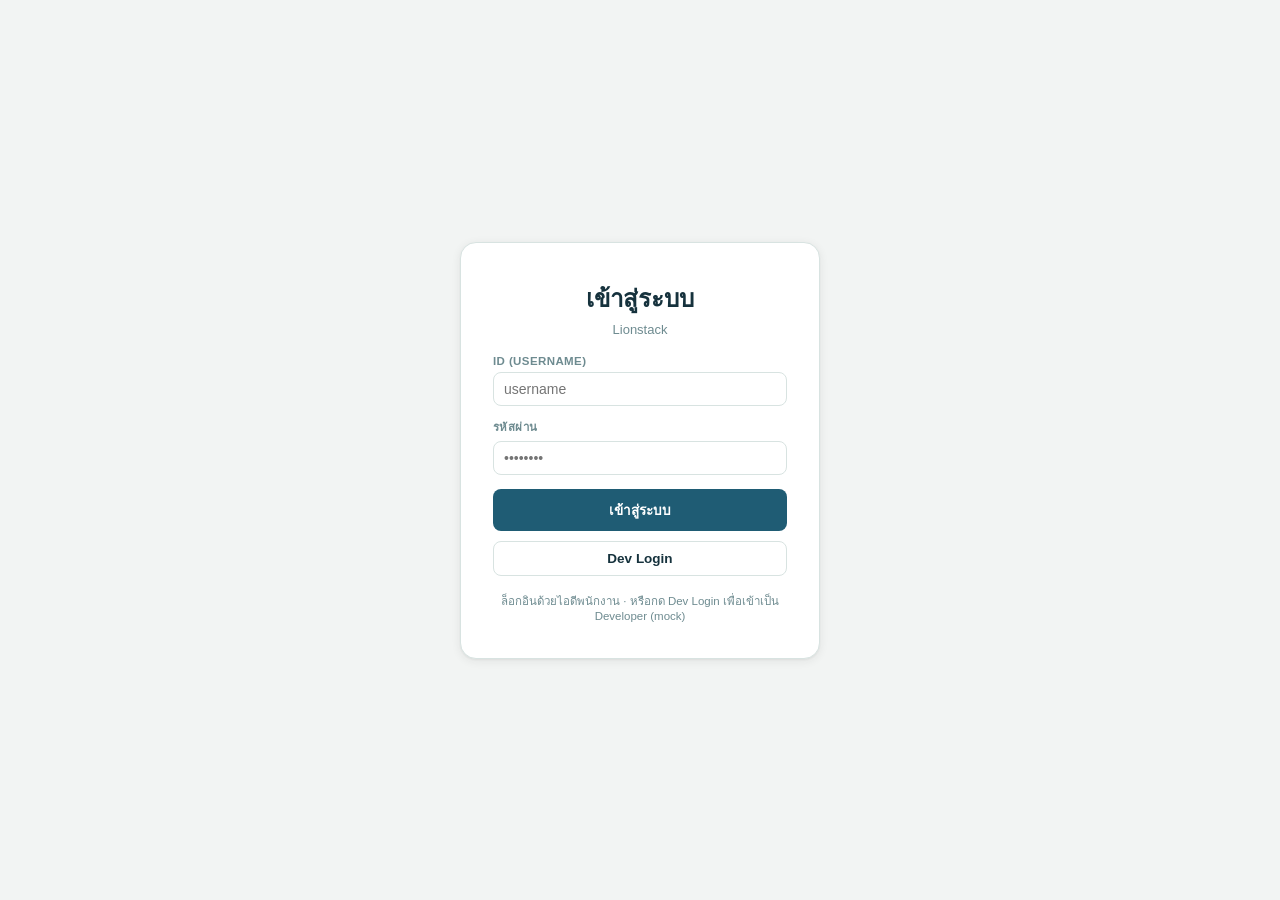
==== commit dddde1f2: "Accouting" ====
--- a/index.html
+++ b/index.html
@@ -3,7 +3,7 @@
 <head>
 <meta charset="UTF-8">
 <meta name="viewport" content="width=device-width, initial-scale=1.0">
-<title>Task Management</title>
+<title>Lionstack</title>
 <link rel="preconnect" href="https://fonts.googleapis.com">
 <link rel="preconnect" href="https://fonts.gstatic.com" crossorigin>
 <link rel="stylesheet" href="https://fonts.googleapis.com/css2?family=Sarabun:wght@400;700&family=Prompt:wght@400;700&family=Kanit:wght@400;700&family=Mitr:wght@400;700&family=Chakra+Petch:wght@400;700&family=Bai+Jamjuree:wght@400;700&display=swap">
@@ -17,10 +17,10 @@
 <div id="loginScreen" class="login-screen" style="display:none;">
   <div class="login-card">
     <div class="login-logo-wrap">
-      <img class="app-logo-img" data-default="assets/logo.png" src="assets/logo.png" alt="Task Management" onerror="this.style.display='none'">
+      <img class="app-logo-img" data-default="assets/logo.png" src="assets/logo.png" alt="Lionstack" onerror="this.style.display='none'">
     </div>
     <h2 data-i18n="login.title">เข้าสู่ระบบ</h2>
-    <div class="crumb" style="margin-bottom:18px;">Task Management</div>
+    <div class="crumb" style="margin-bottom:18px;">Lionstack</div>
     <form id="loginForm">
       <div class="field full" style="margin-bottom:12px;">
         <label>ID (Username)</label>
@@ -155,10 +155,10 @@
   <div id="mobileNavBackdrop" class="mobile-nav-backdrop"></div>
 
   <div class="sidebar">
-    <div class="logo-wrap"><img class="app-logo-img" data-default="assets/logo.png" src="assets/logo.png" alt="Task Management" onerror="this.style.display='none'"></div>
+    <div class="logo-wrap"><img class="app-logo-img" data-default="assets/logo.png" src="assets/logo.png" alt="Lionstack" onerror="this.style.display='none'"></div>
     <div id="sidebarNav" class="sidebar-nav"></div>
     <div class="sidebar-footer">
-      Task Management
+      Lionstack
       <div id="jigsawLoggedInAs" style="margin-top:8px; font-size:11px; color:var(--c-nav-link); word-break:break-all;"></div>
       <button class="btn btn-ghost logout-btn" style="width:100%; margin-top:10px; font-size:12px; padding:6px;" data-i18n="sidebar.logout">ออกจากระบบ</button>
     </div>
@@ -704,7 +704,6 @@
 <script type="module" src="js/modules/accounting.js"></script>
 <script type="module" src="js/modules/diary.js"></script>
 -->
-<script type="module" src="js/modules/todo.js"></script>
 <script type="module" src="js/modules/store-core.js"></script>
 <script type="module" src="js/modules/storefront.js"></script>
 <script type="module" src="js/modules/employees.js"></script>
--- a/css/styles.css
+++ b/css/styles.css
@@ -2416,8 +2416,12 @@
 .del-restore{ white-space:nowrap; }
 
 /* Ledger: VAT tick + Verified stay pinned to the right while the table scrolls */
-.art-table.led-table th.art-sticky-actions, .art-table.led-table td.art-sticky-actions{ width:56px; min-width:56px; right:0; }
-.art-table.led-table th.led-sticky-ver, .art-table.led-table td.led-sticky-ver{ position:sticky; right:56px; width:150px; min-width:150px; background:var(--c-panel); z-index:2; }
+.art-table.led-table th.art-sticky-actions, .art-table.led-table td.art-sticky-actions{ white-space:nowrap; }
+.art-table.led-table th.led-sticky-ver, .art-table.led-table td.led-sticky-ver{ position:sticky; background:var(--c-panel); z-index:2; white-space:nowrap; }
+.art-table.led-table th.led-sticky-vat, .art-table.led-table td.led-sticky-vat{ position:sticky; background:var(--c-panel); z-index:2; text-align:center; white-space:nowrap; }
+.art-table.led-table th.led-sticky-seller, .art-table.led-table td.led-sticky-seller{ position:sticky; background:var(--c-panel); z-index:2; white-space:nowrap; box-shadow:-9px 0 12px -8px rgba(0,0,0,0.35); }
+.vat-no{ color:var(--c-muted); }
+.acc-icon.inv-proof.is-empty{ opacity:0.45; }
 .art-table.led-table th.led-sticky-vat, .art-table.led-table td.led-sticky-vat{ position:sticky; right:206px; width:62px; min-width:62px; background:var(--c-panel); z-index:2; box-shadow:-9px 0 12px -8px rgba(0,0,0,0.35); text-align:center; }
 .led-vat-chk{ width:16px; height:16px; accent-color:var(--c-accent); cursor:pointer; }
 
@@ -2446,3 +2450,177 @@
 .pay-line-code{ font-family:ui-monospace,SFMono-Regular,Menlo,monospace; font-size:11.5px; color:var(--c-muted); min-width:72px; }
 .pay-line-name{ flex:1 1 auto; font-size:13.5px; }
 .pay-line-val{ color:var(--c-muted); font-size:13px; }
+
+/* Restock: show the chosen colour, not just its name */
+.rs-color-row{ display:flex; align-items:center; gap:9px; flex:1 0 100%; }
+.rs-color-row select{ flex:1 1 auto; min-width:0; }
+.rs-swatch{ flex:none; width:30px; height:30px; border-radius:8px; border:1px solid var(--c-border); background:#888; box-shadow:inset 0 0 0 1px rgba(255,255,255,0.08); }
+
+/* Order form: outstanding balance */
+.art-pending-box{ flex:1 0 100%; display:flex; align-items:center; gap:5px; padding:8px 10px; border:1px solid var(--c-border); border-radius:8px; background:var(--c-bg); font-size:14px; font-weight:700; color:#C6432E; }
+.art-pending-box .art-pending-clear{ color:#6B8F71; }
+.art-pending-due{ color:#C6432E; font-weight:700; }
+
+/* Settings: per-item fee (platforms) */
+.art-set-fee{ display:inline-flex; align-items:center; gap:4px; flex:none; font-size:12px; color:var(--c-muted); }
+.art-set-feeinp{ width:64px; padding:6px 8px; border:1px solid var(--c-border); border-radius:7px; background:var(--c-bg); color:var(--c-text); font-family:inherit; font-size:12.5px; text-align:right; }
+
+/* Settings: column header so TH vs EN is unmistakable */
+.art-set-headrow{ display:flex; align-items:center; gap:10px; padding:0 0 2px; }
+.art-set-h{ font-size:10.5px; font-weight:700; letter-spacing:.5px; text-transform:uppercase; color:var(--c-muted); }
+.art-set-h-name{ flex:1 1 130px; min-width:0; padding-left:2px; }
+.art-set-h-fee{ width:88px; flex:none; text-align:right; }
+.art-set-h-color{ width:38px; flex:none; text-align:center; }
+.art-set-h-act{ width:30px; flex:none; }
+
+/* Order form: platform fee as percent and/or a flat amount */
+.art-fee-pair{ flex:1 0 100%; display:flex; gap:8px; }
+.art-fee-inp{ flex:1 1 0; min-width:0; display:flex; align-items:center; gap:6px; padding:0 10px 0 0; border:1px solid var(--c-border); border-radius:8px; background:var(--c-bg); font-size:12px; color:var(--c-muted); }
+.art-fee-inp input{ flex:1 1 auto; min-width:0; border:none !important; background:none !important; padding:8px 10px !important; color:var(--c-text); font-family:inherit; font-size:13px; }
+.art-fee-inp input:focus{ outline:none; }
+
+.inv-summary{ font-size:12.5px; color:var(--c-muted); }
+
+/* Accounting summary block (donut + stat cards) */
+.acct-summary{ display:grid; grid-template-columns:minmax(260px,340px) 1fr; gap:20px; align-items:start; margin:4px 0 18px; padding-bottom:16px; border-bottom:1px solid var(--c-border); }
+.acct-summary-stats{ padding-top:6px; }
+.acct-donut{ display:flex; align-items:center; gap:16px; }
+.acct-donut-svg{ width:150px; height:150px; flex:none; }
+.acct-donut-main{ font-size:30px; font-weight:800; fill:var(--c-text); }
+.acct-donut-sub{ font-size:10px; fill:var(--c-muted); }
+.acct-donut-legend{ display:flex; flex-direction:column; gap:6px; min-width:0; }
+@media (max-width:900px){ .acct-summary{ grid-template-columns:1fr; } }
+
+/* Order form: seller + signature */
+.art-seller{ display:grid; grid-template-columns:minmax(160px,220px) 1fr; gap:18px; align-items:start; }
+.art-seller-label{ font-size:12px; color:var(--c-muted); font-weight:600; margin-bottom:6px; }
+.art-seller-name{ font-size:16px; font-weight:700; padding:9px 12px; border:1px solid var(--c-border); border-radius:8px; background:var(--c-bg); }
+.art-sign-pad{ width:100%; max-width:520px; height:150px; border:1px dashed var(--c-border); border-radius:10px; background:#fff; cursor:crosshair; touch-action:none; display:block; }
+.art-sign-actions{ display:flex; align-items:center; gap:10px; flex-wrap:wrap; margin-top:8px; }
+@media (max-width:700px){ .art-seller{ grid-template-columns:1fr; } }
+
+
+/* Payment proof viewer */
+.pf-list{ display:flex; flex-direction:column; gap:12px; max-height:60vh; overflow:auto; }
+.pf-item{ border:1px solid var(--c-border); border-radius:10px; overflow:hidden; background:var(--c-bg); }
+.pf-item img{ width:100%; max-height:420px; object-fit:contain; display:block; background:#fff; }
+.pf-meta{ display:flex; align-items:center; justify-content:space-between; gap:10px; padding:8px 12px; }
+.pf-name{ font-size:12px; color:var(--c-muted); word-break:break-all; }
+
+.acc-icon.art-ord-proof.has-proof{ color:#6B8F71; }
+.pi-thumb img{ cursor:zoom-in; }
+
+
+/* Sell table: VAT tick pinned next to the frozen actions */
+.art-table.sell-table th.art-sticky-actions, .art-table.sell-table td.art-sticky-actions{ white-space:nowrap; }
+.art-table.sell-table th.sell-sticky-vat, .art-table.sell-table td.sell-sticky-vat{ position:sticky; background:var(--c-panel); z-index:2; text-align:center; white-space:nowrap; box-shadow:-9px 0 12px -8px rgba(0,0,0,0.35); }
+.ord-vat-chk{ width:16px; height:16px; accent-color:var(--c-accent); cursor:pointer; }
+
+/* Sell table: VAT status icon (set from the document popup) */
+.vat-icon{ font-size:15px; font-weight:700; line-height:1; }
+.vat-icon.on{ color:#6B8F71; }
+.vat-icon.off{ color:#C6432E; opacity:0.7; }
+
+.split-tag{ display:inline-block; margin-left:5px; padding:2px 6px; border-radius:6px; background:var(--c-bg); border:1px solid var(--c-border); font-size:9.5px; font-weight:700; color:var(--c-muted); vertical-align:middle; }
+
+
+/* Modals: make every control match the rest of the app */
+.art-modal input[type="text"], .art-modal input[type="number"], .art-modal input[type="date"],
+.art-modal select, .art-modal textarea{
+  font-family:inherit; font-size:13px; padding:8px 10px; color:var(--c-text);
+  background:var(--c-bg); border:1px solid var(--c-border); border-radius:8px;
+}
+.art-modal select{ appearance:none; -webkit-appearance:none; padding-right:30px;
+  background-image:url("data:image/svg+xml;charset=utf-8,%3Csvg xmlns='http://www.w3.org/2000/svg' width='12' height='8' viewBox='0 0 12 8'%3E%3Cpath fill='%23999' d='M1 1l5 5 5-5'/%3E%3C/svg%3E");
+  background-repeat:no-repeat; background-position:right 10px center; }
+.art-modal label{ font-size:12px; color:var(--c-muted); font-weight:600; }
+.doc-field{ display:flex; flex-direction:column; gap:6px; margin:12px 0; }
+.doc-field select{ width:100%; }
+.eh-diff-section{ padding:10px 14px 6px; font-size:10.5px; font-weight:700; letter-spacing:.5px;
+  text-transform:uppercase; color:var(--c-muted); border-top:1px solid var(--c-border); background:var(--c-bg); }
+
+/* Order form: VAT management block */
+.art-vat-block{ border:1px solid var(--c-border); border-radius:10px; padding:12px 14px; }
+.art-vat-mode{ display:flex; align-items:center; gap:12px; flex-wrap:wrap; margin-top:10px; }
+.art-vat-mode-label{ font-size:12px; color:var(--c-muted); font-weight:600; }
+
+
+/* Frozen action cell: keep the buttons tight together */
+.art-table .art-sticky-actions{ padding-left:8px !important; padding-right:8px !important; }
+.art-table .art-sticky-actions .art-row-actions{ display:flex; gap:4px; justify-content:flex-end; }
+
+/* Simple horizontal bars for accounting summaries */
+.acct-bars{ display:flex; flex-direction:column; gap:10px; margin-top:8px; }
+.acct-bar-row{ display:grid; grid-template-columns:96px 1fr 92px; align-items:center; gap:10px; }
+.acct-bar-label{ font-size:12.5px; color:var(--c-muted); }
+.acct-bar-track{ height:14px; border-radius:7px; background:var(--c-bg); border:1px solid var(--c-border); overflow:hidden; }
+.acct-bar-fill{ height:100%; border-radius:7px 0 0 7px; }
+.acct-bar-val{ font-size:12.5px; text-align:right; font-weight:700; }
+@media (max-width:1200px){ .acct-summary{ grid-template-columns:1fr !important; } }
+
+/* Commission Setting: rate per category */
+.cm-row{ display:flex; align-items:center; gap:10px; padding:8px 0; border-top:1px solid var(--c-border); }
+.cm-row:first-of-type{ border-top:none; }
+.cm-name{ flex:1 1 auto; font-size:13.5px; }
+
+/* Selling Expenses: inline cost entry */
+.se-inp{ width:96px; padding:6px 8px; border:1px solid var(--c-border); border-radius:7px; background:var(--c-bg); color:var(--c-text); font-family:inherit; font-size:12.5px; text-align:right; }
+.acc-icon.se-note.has-note{ color:#E0A100; }
+
+
+/* Summary cards: 4 per row (the accounting pages carry 5-8 of them now) */
+.art-sum-cards{ grid-template-columns:repeat(4, 1fr) !important; gap:12px; }
+.art-stat-card{ padding:13px 15px; }
+.art-stat-value{ font-size:19px; }
+@media (max-width:1100px){ .art-sum-cards{ grid-template-columns:repeat(2, 1fr) !important; } }
+@media (max-width:640px){ .art-sum-cards{ grid-template-columns:1fr !important; } }
+
+/* Accounts Payable */
+.ap-state{ cursor:pointer; user-select:none; }
+.ap-state:hover{ filter:brightness(1.15); }
+.ap-dirty{ font-size:12px; font-weight:700; color:#E0A100; margin-right:10px; }
+tr.ap-changed{ background:rgba(224,161,0,0.07); }
+.acc-icon.ap-proof.is-empty{ opacity:0.45; }
+.acc-icon.ap-proof.has-proof{ color:#6B8F71; }
+
+.ap-verify.ap-clickable{ cursor:pointer; }
+.ap-verify.ap-clickable:hover{ filter:brightness(1.15); }
+.ap-paid{ width:110px; }
+
+.ap-by{ font-size:10.5px; color:var(--c-muted); margin-top:3px; white-space:nowrap; }
+
+/* Operational Expense: quick-add row + inline editing */
+.ox-add{ display:flex; flex-wrap:wrap; gap:8px; align-items:center; }
+.ox-add input[type="date"], .ox-add select, .ox-add input[type="text"], .ox-add input[type="number"]{
+  padding:8px 10px; border:1px solid var(--c-border); border-radius:8px; background:var(--c-bg);
+  color:var(--c-text); font-family:inherit; font-size:13px; }
+.ox-add #oxNewDesc{ flex:1 1 180px; min-width:0; }
+.ox-add #oxNewAmt{ width:110px; text-align:right; }
+.ox-inp{ width:100%; padding:6px 8px; border:1px solid var(--c-border); border-radius:7px;
+  background:var(--c-bg); color:var(--c-text); font-family:inherit; font-size:12.5px; }
+.ox-del:hover{ color:#C6432E; }
+
+/* Operational Expense: row edit mode */
+tr.ox-editing{ background:rgba(224,161,0,0.07); }
+.btn.btn-sm{ padding:5px 12px; font-size:12px; }
+
+/* Profit & Loss statement */
+.pnl-table td{ padding-top:9px; padding-bottom:9px; }
+.pnl-indent{ padding-left:26px !important; color:var(--c-muted); }
+.pnl-head td{ font-weight:700; }
+.pnl-sub td{ font-weight:700; border-top:1px solid var(--c-border); background:var(--c-bg); }
+.pnl-total td{ font-weight:800; font-size:15px; border-top:2px solid var(--c-accent); background:var(--c-bg); }
+.pnl-gap td{ padding-top:14px; font-size:11px; font-weight:700; text-transform:uppercase; letter-spacing:.4px; color:var(--c-muted); }
+
+.cd-preview{ border:1px solid var(--c-border); border-radius:10px; padding:14px 16px; background:var(--c-bg); font-size:13px; line-height:1.7; white-space:normal; }
+
+/* Roles & Access: sections, pages and their subpages */
+.emp-access-sec{ margin-bottom:16px; }
+.emp-access-sec-head{ font-size:10.5px; font-weight:700; letter-spacing:.5px; text-transform:uppercase; color:var(--c-accent); margin:0 0 8px; }
+.emp-access-mod{ padding:8px 0 8px 2px; border-top:1px solid var(--c-border); }
+.emp-access-mod:first-of-type{ border-top:none; }
+.emp-access-main span{ font-weight:700; }
+.emp-access-subs{ display:flex; flex-wrap:wrap; gap:6px 18px; padding:6px 0 0 24px; }
+.emp-access-subs .emp-access-item span{ font-weight:400; color:var(--c-muted); font-size:12.5px; }
+
+.doc-type-btn:disabled{ opacity:0.4; cursor:not-allowed; }
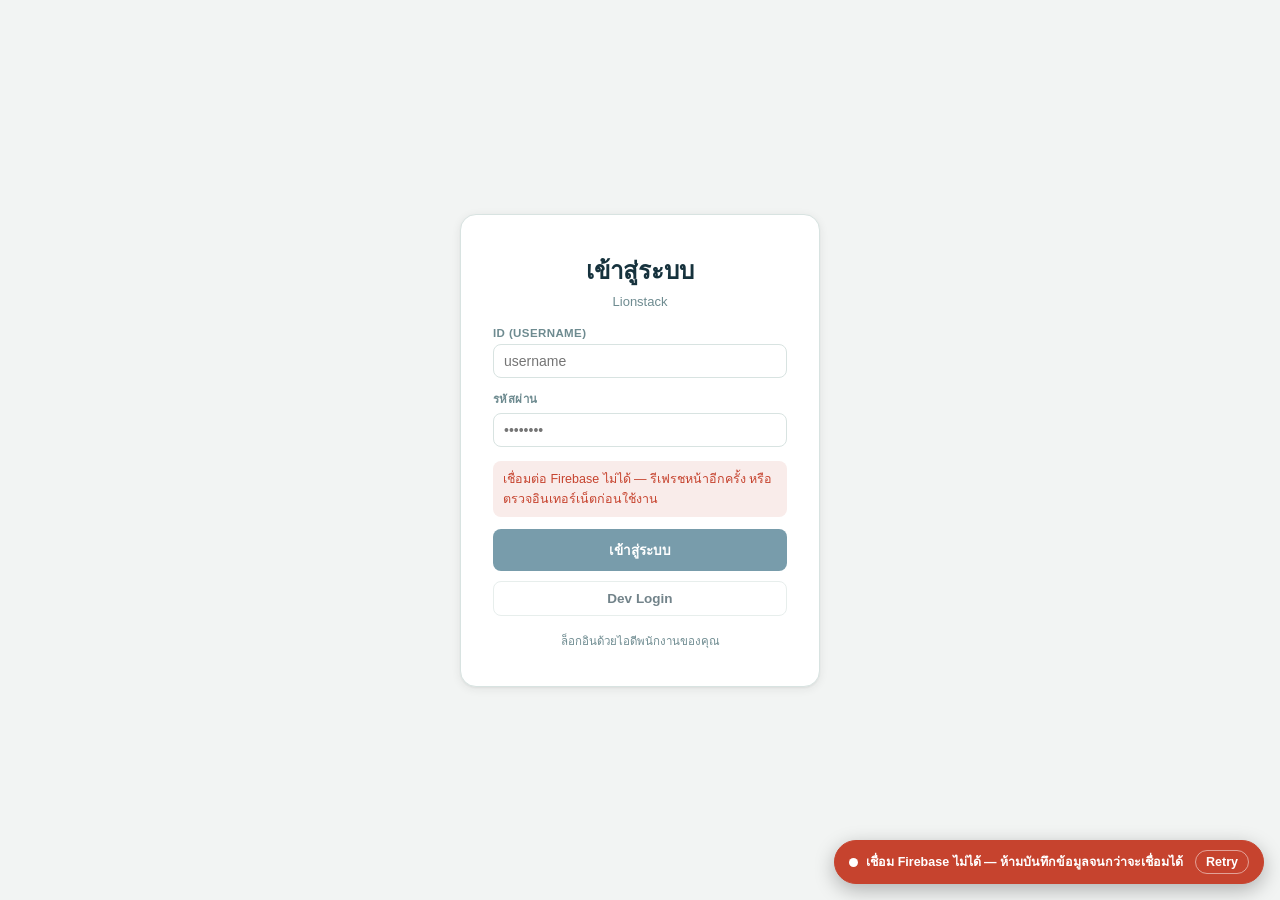
==== commit 5b6f2393: "Auth Fix" ====
--- a/index.html
+++ b/index.html
@@ -34,7 +34,7 @@
       <button type="submit" class="btn btn-primary" id="loginSubmitBtn" style="width:100%;" data-i18n="login.submit">เข้าสู่ระบบ</button>
       <button type="button" class="btn btn-ghost" id="loginDevBtn" style="width:100%; margin-top:10px;">Dev Login</button>
     </form>
-    <div class="login-hint">ล็อกอินด้วยไอดีพนักงาน · หรือกด Dev Login เพื่อเข้าเป็น Developer (mock)</div>
+    <div class="login-hint">ล็อกอินด้วยไอดีพนักงานของคุณ</div>
   </div>
 </div>
 
@@ -709,6 +709,7 @@
 <script type="module" src="js/modules/employees.js"></script>
 <script type="module" src="js/modules/payroll.js"></script>
 <script type="module" src="js/modules/placeholders.js"></script>
+<script type="module" src="js/modules/importexport.js"></script>
 <script type="module" src="js/auth.js"></script>
 </body>
 </html>
--- a/css/styles.css
+++ b/css/styles.css
@@ -2624,3 +2624,58 @@
 .emp-access-subs .emp-access-item span{ font-weight:400; color:var(--c-muted); font-size:12.5px; }
 
 .doc-type-btn:disabled{ opacity:0.4; cursor:not-allowed; }
+
+/* Payroll: system-driven components */
+.comp-auto{ font-size:11px; color:var(--c-muted); margin-top:2px; }
+.pay-line.is-auto{ border-color:var(--c-accent); }
+.pay-line.is-auto .pay-line-val{ font-weight:700; color:var(--c-text); }
+
+/* Employee calendar: leave records */
+.lv-cell{ cursor:pointer; }
+.lv-cell:hover{ background:var(--c-bg); }
+.lv-chip{ display:block; margin-top:3px; padding:2px 6px; border-radius:5px; font-size:10.5px; font-weight:600;
+  color:#fff; cursor:pointer; overflow:hidden; text-overflow:ellipsis; white-space:nowrap; }
+.lv-chip.is-deduct{ background:#C6432E; }
+.lv-chip.is-free{ background:#6B8F71; }
+.lv-chip:hover{ filter:brightness(1.15); }
+
+/* Month picker: a real month field plus stepper arrows */
+.month-pick{ display:flex; align-items:center; gap:6px; }
+.month-pick input[type="month"]{ padding:8px 10px; border:1px solid var(--c-border); border-radius:8px;
+  background:var(--c-bg); color:var(--c-text); font-family:inherit; font-size:13px; }
+.month-pick .btn{ padding:6px 10px; font-size:15px; line-height:1; }
+.month-pick-label{ font-size:12.5px; color:var(--c-muted); margin-left:2px; }
+
+/* Payroll: per-employee pay lines */
+.pay-line{ display:grid; grid-template-columns:76px 1fr 130px 34px; align-items:center; gap:10px; }
+.pay-line-val{ text-align:right; }
+.pay-line-val .se-inp{ width:100%; }
+.pay-line-act{ text-align:center; }
+.pay-add{ display:flex; gap:8px; align-items:center; margin-top:8px; }
+.pay-add select{ flex:1 1 auto; min-width:0; padding:8px 10px; border:1px solid var(--c-border);
+  border-radius:8px; background:var(--c-bg); color:var(--c-text); font-family:inherit; font-size:13px; }
+
+/* Import / Export */
+.ie-actions{ display:flex; align-items:center; gap:12px; flex-wrap:wrap; margin:16px 0 6px; }
+
+/* Firebase sync status pill */
+.fb-status{ position:fixed; right:16px; bottom:16px; z-index:9999; display:flex; align-items:center; gap:8px;
+  padding:9px 14px; border-radius:999px; font-size:12.5px; font-weight:600;
+  background:var(--c-panel); border:1px solid var(--c-border); box-shadow:0 6px 20px rgba(0,0,0,0.28); }
+.fb-status .fb-dot{ width:9px; height:9px; border-radius:50%; flex:none; }
+.fb-status.fb-busy .fb-dot{ background:#E0A100; animation:fbPulse 1s ease-in-out infinite; }
+.fb-status.fb-bad{ border-color:#C6432E; color:#fff; background:#C6432E; }
+.fb-status.fb-bad .fb-dot{ background:#fff; }
+.fb-status .fb-retry{ margin-left:4px; padding:4px 10px; border-radius:999px; border:1px solid rgba(255,255,255,0.5);
+  background:transparent; color:inherit; font:inherit; cursor:pointer; }
+.fb-status .fb-retry:hover{ background:rgba(255,255,255,0.15); }
+@keyframes fbPulse{ 0%,100%{ opacity:1 } 50%{ opacity:0.35 } }
+
+.fb-status.fb-wait{ border-color:#E0A100; }
+.fb-status.fb-wait .fb-dot{ background:#E0A100; }
+
+/* Environment badge (hidden in production) */
+.env-badge{ position:fixed; left:14px; bottom:14px; z-index:9998; padding:5px 12px; border-radius:999px;
+  font-size:11px; font-weight:800; letter-spacing:.6px; cursor:pointer; user-select:none;
+  background:#E0A100; color:#1a1a1a; box-shadow:0 4px 14px rgba(0,0,0,0.3); }
+.env-badge.env-local{ background:#5B8FB0; color:#fff; }
